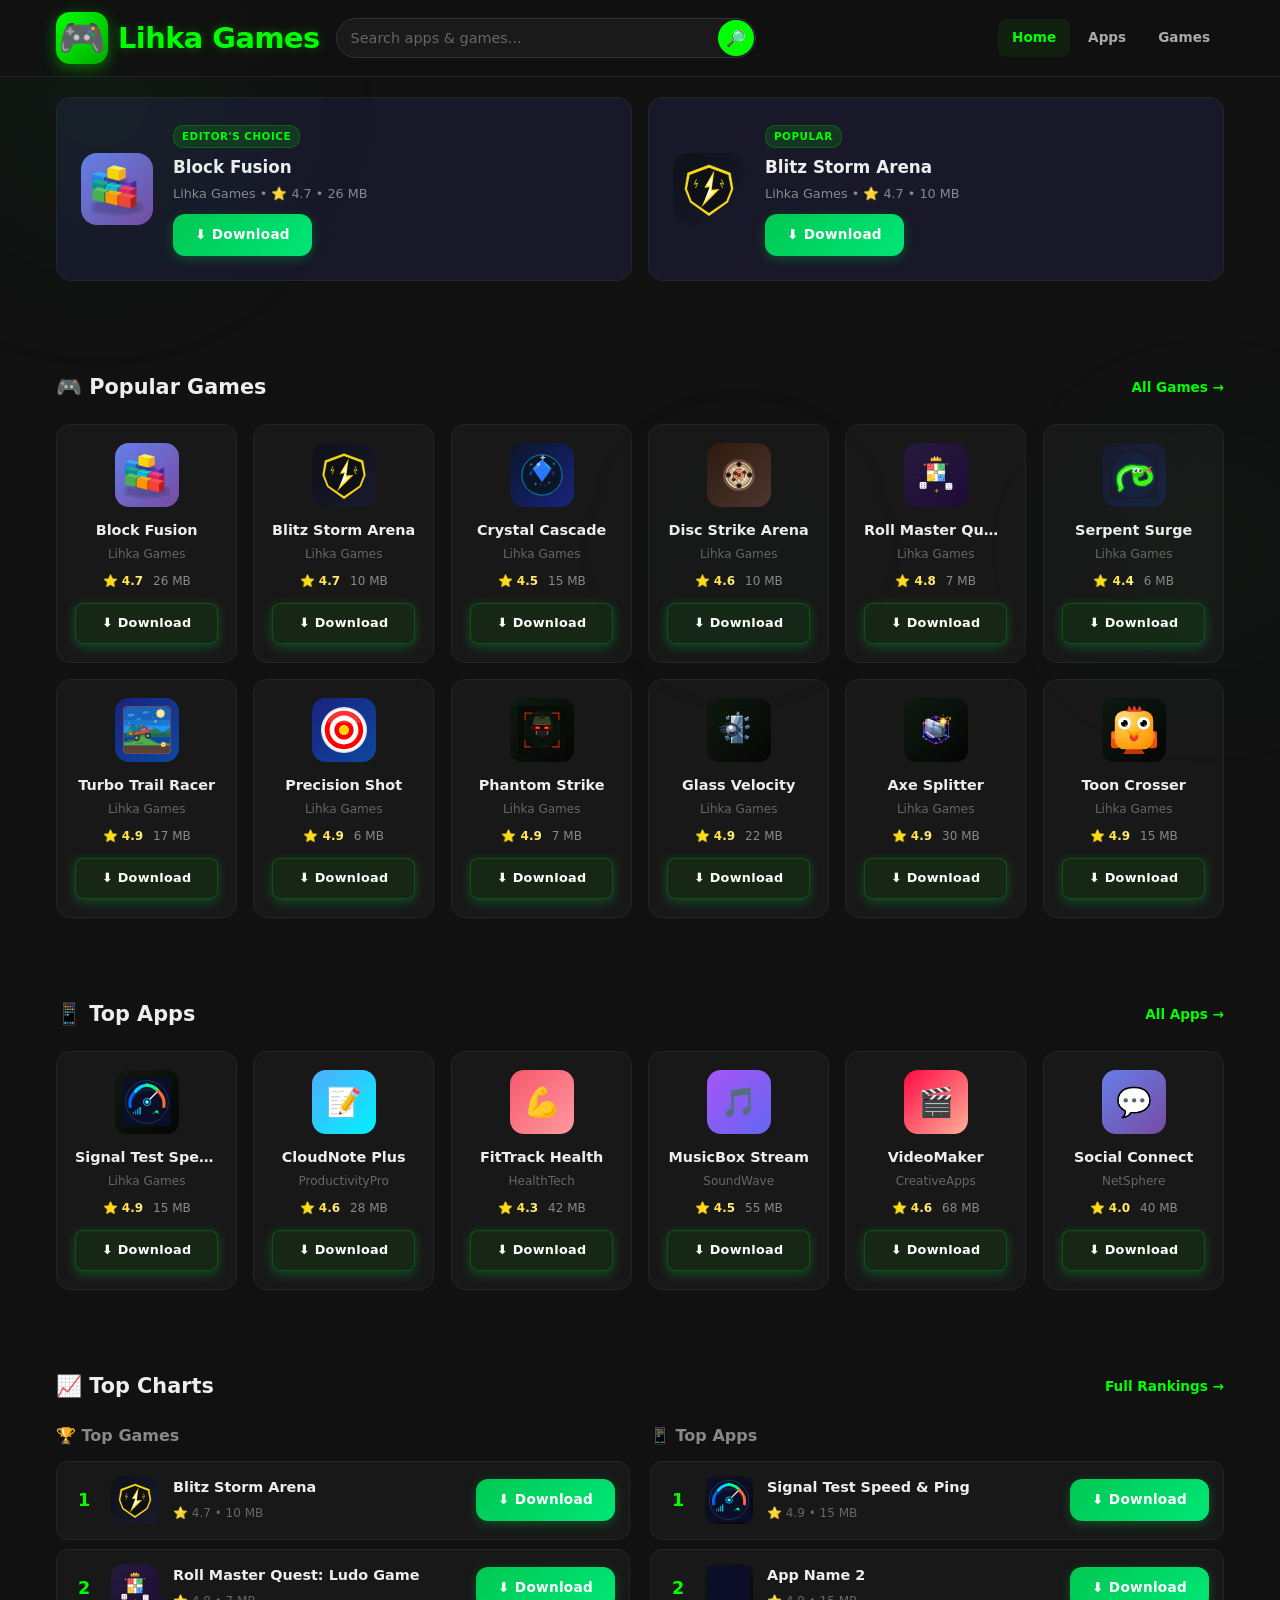
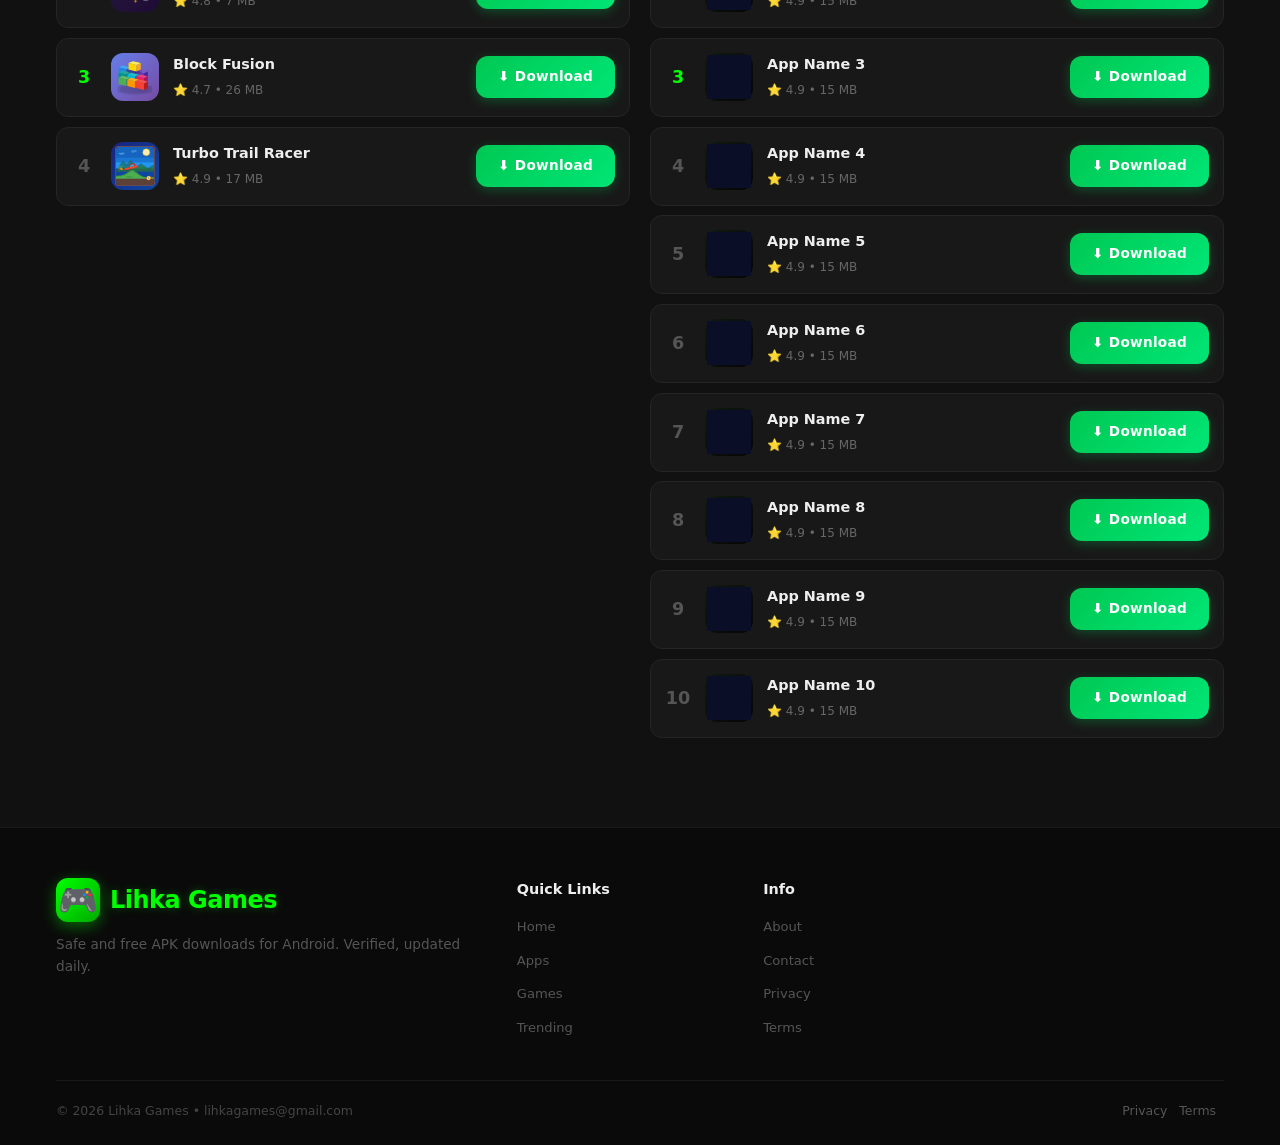
==== index.html @ b870065b "update" ====
<!DOCTYPE html>
<html lang="en">

<head>
    <meta charset="UTF-8">
    <meta name="viewport" content="width=device-width,initial-scale=1.0">
    <title>Free APK Downloads - Lihka Games</title>
    <link href="https://fonts.googleapis.com/css2?family=Inter:wght@400;500;600;700;800&display=swap" rel="stylesheet">
    <link rel="stylesheet" href="css/style.css">
    <style>
        /* ===== BIG LOGO STYLES ===== */
        .hdr-logo {
            font-size: 1.8rem !important;
            font-weight: 800 !important;
            letter-spacing: -0.5px;
            display: flex !important;
            align-items: center;
            gap: 10px;
            text-decoration: none;
            color: #0f0 !important;
            -webkit-text-fill-color: #0f0 !important;
            transition: transform 0.3s ease, filter 0.3s ease;
            text-shadow: 0 0 10px rgba(0, 255, 0, 0.3);
        }

        .hdr-logo:hover {
            transform: scale(1.05);
            filter: brightness(1.2);
            text-shadow: 0 0 20px rgba(0, 255, 0, 0.5);
        }

        .hdr-logo i {
            font-style: normal;
            font-size: 2.4rem;
            display: flex;
            align-items: center;
            justify-content: center;
            width: 52px;
            height: 52px;
            background: linear-gradient(135deg, #0f0, #0a0);
            border-radius: 14px;
            -webkit-text-fill-color: initial;
            color: #fff;
            box-shadow: 0 4px 15px rgba(0, 255, 0, 0.4);
            flex-shrink: 0;
        }

        /* Footer logo override */
        .ftr-brand .hdr-logo {
            font-size: 1.5rem !important;
        }

        .ftr-brand .hdr-logo i {
            font-size: 2rem;
            width: 44px;
            height: 44px;
            border-radius: 12px;
        }

        /* Responsive adjustments */
        @media (max-width: 768px) {
            .hdr-logo {
                font-size: 1.4rem !important;
            }

            .hdr-logo i {
                font-size: 1.8rem;
                width: 42px;
                height: 42px;
                border-radius: 11px;
            }
        }

        @media (max-width: 480px) {
            .hdr-logo {
                font-size: 1.2rem !important;
            }

            .hdr-logo i {
                font-size: 1.5rem;
                width: 36px;
                height: 36px;
                border-radius: 10px;
            }
        }

        /* ===== UNIFIED DOWNLOAD BUTTON ===== */
        .dl,
        .fbtn {
            display: inline-flex;
            align-items: center;
            justify-content: center;
            gap: 6px;
            padding: 10px 22px;
            background: linear-gradient(135deg, #00c853, #00e676, #00c853);
            background-size: 200% 200%;
            color: #fff !important;
            border-radius: 12px;
            font-size: 0.85rem;
            font-weight: 700;
            text-decoration: none;
            border: none;
            cursor: pointer;
            position: relative;
            overflow: hidden;
            transition: transform 0.25s cubic-bezier(.4, 2, .6, 1), box-shadow 0.3s ease, background-position 0.4s ease;
            box-shadow: 0 3px 12px rgba(0, 200, 83, 0.3);
            white-space: nowrap;
            letter-spacing: 0.3px;
            animation: btnGradientShift 3s ease infinite;
        }

        @keyframes btnGradientShift {

            0%,
            100% {
                background-position: 0% 50%;
            }

            50% {
                background-position: 100% 50%;
            }
        }

        .dl::before,
        .fbtn::before {
            content: '';
            position: absolute;
            top: 0;
            left: -100%;
            width: 100%;
            height: 100%;
            background: linear-gradient(90deg, transparent, rgba(255, 255, 255, 0.25), transparent);
            transition: left 0.5s ease;
        }

        .dl:hover::before,
        .fbtn:hover::before {
            left: 100%;
        }

        .dl:hover,
        .fbtn:hover {
            transform: translateY(-3px) scale(1.05);
            box-shadow: 0 8px 25px rgba(0, 200, 83, 0.45), 0 0 15px rgba(0, 230, 118, 0.2);
            background-position: 100% 50%;
        }

        .dl:active,
        .fbtn:active {
            transform: translateY(0) scale(0.97);
            box-shadow: 0 2px 8px rgba(0, 200, 83, 0.3);
        }

        /* Pulse ring on download buttons */
        .dl::after,
        .fbtn::after {
            content: '';
            position: absolute;
            inset: -2px;
            border-radius: 14px;
            border: 2px solid rgba(0, 230, 118, 0);
            transition: border-color 0.3s ease;
        }

        .dl:hover::after,
        .fbtn:hover::after {
            border-color: rgba(0, 230, 118, 0.4);
            animation: pulseRing 1.2s ease-out infinite;
        }

        @keyframes pulseRing {
            0% {
                transform: scale(1);
                opacity: 1;
            }

            100% {
                transform: scale(1.15);
                opacity: 0;
            }
        }

        /* ===== CARD ANIMATIONS ===== */
        .card,
        .feat-card,
        .lst-item {
            animation: fadeSlideUp 0.6s ease both;
        }

        .card:nth-child(1) {
            animation-delay: 0.05s;
        }

        .card:nth-child(2) {
            animation-delay: 0.1s;
        }

        .card:nth-child(3) {
            animation-delay: 0.15s;
        }

        .card:nth-child(4) {
            animation-delay: 0.2s;
        }

        .card:nth-child(5) {
            animation-delay: 0.25s;
        }

        .card:nth-child(6) {
            animation-delay: 0.3s;
        }

        .card:nth-child(7) {
            animation-delay: 0.35s;
        }

        .feat-card:nth-child(1) {
            animation-delay: 0.05s;
        }

        .feat-card:nth-child(2) {
            animation-delay: 0.15s;
        }

        .lst-item:nth-child(1) {
            animation-delay: 0.05s;
        }

        .lst-item:nth-child(2) {
            animation-delay: 0.1s;
        }

        .lst-item:nth-child(3) {
            animation-delay: 0.15s;
        }

        .lst-item:nth-child(4) {
            animation-delay: 0.2s;
        }

        @keyframes fadeSlideUp {
            from {
                opacity: 0;
                transform: translateY(30px) scale(0.97);
            }

            to {
                opacity: 1;
                transform: translateY(0) scale(1);
            }
        }

        /* Card hover enhancements */
        .card {
            transition: transform 0.35s cubic-bezier(.4, 2, .6, 1), box-shadow 0.35s ease, border-color 0.3s ease;
        }

        .card:hover {
            transform: translateY(-8px) scale(1.02);
            box-shadow: 0 20px 40px rgba(0, 0, 0, 0.3), 0 0 20px rgba(0, 230, 118, 0.08);
        }

        .card:hover .card-ico {
            transform: scale(1.08) rotate(-2deg);
            box-shadow: 0 8px 20px rgba(0, 0, 0, 0.3);
        }

        .card-ico {
            transition: transform 0.35s cubic-bezier(.4, 2, .6, 1), box-shadow 0.35s ease;
        }

        /* Featured card hover */
        .feat-card {
            transition: transform 0.35s cubic-bezier(.4, 2, .6, 1), box-shadow 0.35s ease;
        }

        .feat-card:hover {
            transform: translateY(-6px) scale(1.01);
            box-shadow: 0 20px 50px rgba(0, 0, 0, 0.3);
        }

        .feat-card:hover .fi {
            transform: scale(1.05);
        }

        .fi {
            transition: transform 0.35s cubic-bezier(.4, 2, .6, 1);
        }

        /* List item hover */
        .lst-item {
            transition: transform 0.3s ease, background 0.3s ease, box-shadow 0.3s ease;
        }

        .lst-item:hover {
            transform: translateX(6px);
            background: rgba(255, 255, 255, 0.04);
            box-shadow: 0 4px 15px rgba(0, 0, 0, 0.2);
            border-radius: 12px;
        }

        .lst-item:hover .ico {
            transform: scale(1.1) rotate(-3deg);
        }

        .ico {
            transition: transform 0.3s cubic-bezier(.4, 2, .6, 1);
        }

        /* ===== HERO ANIMATION ===== */
        .hero h1 {
            animation: heroTitle 0.8s ease both;
        }

        .hero p {
            animation: heroTitle 0.8s ease 0.15s both;
        }

        .hero-search {
            animation: heroTitle 0.8s ease 0.3s both;
        }

        .stat {
            animation: heroTitle 0.8s ease 0.4s both;
        }

        @keyframes heroTitle {
            from {
                opacity: 0;
                transform: translateY(25px);
            }

            to {
                opacity: 1;
                transform: translateY(0);
            }
        }

        /* ===== SECTION HEADING ANIMATION ===== */
        .sec-top {
            animation: fadeSlideUp 0.5s ease both;
        }

        /* ===== BADGE PULSE ===== */
        .badge {
            animation: badgePulse 2s ease-in-out infinite;
        }

        @keyframes badgePulse {

            0%,
            100% {
                box-shadow: 0 0 0 0 rgba(0, 230, 118, 0.3);
            }

            50% {
                box-shadow: 0 0 0 6px rgba(0, 230, 118, 0);
            }
        }

        /* ===== SMOOTH SCROLL ===== */
        html {
            scroll-behavior: smooth;
        }

        /* ===== BACK TO TOP BUTTON ===== */
        .btt {
            transition: transform 0.3s cubic-bezier(.4, 2, .6, 1), opacity 0.3s ease, box-shadow 0.3s ease;
        }

        .btt:hover {
            transform: translateY(-4px) scale(1.1);
            box-shadow: 0 8px 25px rgba(0, 200, 83, 0.4);
        }

        /* ===== SVG ICON CONTAINERS ===== */
        .card-ico svg,
        .ico svg,
        .fi svg {
            width: 100%;
            height: 100%;
            display: block;
        }

        /* ===== NUMBER BADGE IN LIST ===== */
        .num {
            transition: transform 0.3s ease, background 0.3s ease;
        }

        .lst-item:hover .num {
            transform: scale(1.15);
        }

        /* ===== STAR RATING SHIMMER ===== */
        .meta b {
            background: linear-gradient(90deg, #ffd700, #ffec80, #ffd700);
            background-size: 200% auto;
            -webkit-background-clip: text;
            -webkit-text-fill-color: transparent;
            background-clip: text;
            animation: starShimmer 3s linear infinite;
        }

        @keyframes starShimmer {
            0% {
                background-position: 0% center;
            }

            100% {
                background-position: 200% center;
            }
        }

        /* ===== FOOTER HOVER ===== */
        .ftr-col a {
            transition: color 0.3s ease, padding-left 0.3s ease;
        }

        .ftr-col a:hover {
            padding-left: 6px;
        }
    </style>
</head>

<body>
    <header class="hdr">
        <div class="wrap">
            <a href="index.html" class="hdr-logo"><i>🎮</i>Lihka Games</a>
            <div class="hdr-search"><input placeholder="Search apps & games..." id="hs"><button>🔎</button>
            </div>
            <nav class="hdr-nav">
                <a href="index.html" class="on">Home</a>
                <a href="apps.html">Apps</a>
                <a href="games.html">Games</a>
            </nav>
            <button class="menu-btn"><span></span><span></span><span></span></button>
        </div>
    </header>

    <div class="mob-nav">
        <button class="mob-close">✕</button>
        <a href="index.html">Home</a>
        <a href="apps.html">Apps</a>
        <a href="games.html">Games</a>
        <a href="trending.html">Trending</a>
        <a href="about.html">About</a>
        <a href="contact.html">Contact</a>
    </div>
    <div class="mob-overlay"></div>

     <section class="sec" style="padding-top:0">
        <div class="wrap">
            <div class="sec-top">
            </div>
            <div class="feat">
                <!-- BLOCK FUSION - Editor's Choice Card -->
                <div class="feat-card">
                    <div class="fi" style="background:linear-gradient(135deg,#667eea,#764ba2)">
                        <svg xmlns="http://www.w3.org/2000/svg" viewBox="0 0 108 108">
                            <path d="M16.3,88.8 Q54,99 91.7,88.8 Q94.6,81.6 91.7,74.2 Q54,64.2 16.3,74.2 Q13.4,81.6 16.3,88.8z" fill="#000000" fill-opacity="0.12"/>
                            <path d="M22.1,85.9 Q54,93.2 85.9,85.9 Q88.8,80.1 85.9,75.7 Q54,68.6 22.1,75.7 Q19.2,80.1 22.1,85.9z" fill="#000000" fill-opacity="0.08"/>
                            <g><path d="M34.6,36.6 L34.6,51.1 L43.3,46.8 L43.3,32.3z" fill="#0D47A1"/><path d="M17.2,32.3 L34.6,36.6 L43.3,32.3 L25.8,28z" fill="#42A5F5"/><path d="M17.2,32.3 L17.2,46.8 L34.6,51.1 L34.6,36.6z" fill="#1E88E5"/></g>
                            <g><path d="M54,40.9 L54,55.5 L62.7,51.1 L62.7,36.6z" fill="#283593"/><path d="M36.6,36.6 L54,40.9 L62.7,36.6 L45.2,32.3z" fill="#5C6BC0"/><path d="M36.6,36.6 L36.6,51.1 L54,55.5 L54,40.9z" fill="#3F51B5"/></g>
                            <g><path d="M74.3,45.3 L74.3,59.8 L83,55.5 L83,40.9z" fill="#4527A0"/><path d="M56.9,40.9 L74.3,45.3 L83,40.9 L65.6,36.6z" fill="#7E57C2"/><path d="M56.9,40.9 L56.9,55.5 L74.3,59.8 L74.3,45.3z" fill="#673AB7"/></g>
                            <g><path d="M34.6,48.2 L34.6,62.7 L43.3,58.4 L43.3,43.8z" fill="#00695C"/><path d="M17.2,43.8 L34.6,48.2 L43.3,43.8 L25.8,39.5z" fill="#26A69A"/><path d="M17.2,43.8 L17.2,58.4 L34.6,62.7 L34.6,48.2z" fill="#009688"/></g>
                            <g><path d="M54,52.5 L54,67.1 L62.7,62.7 L62.7,48.2z" fill="#00838F"/><path d="M36.6,48.2 L54,52.5 L62.7,48.2 L45.2,43.8z" fill="#26C6DA"/><path d="M36.6,48.2 L36.6,62.7 L54,67.1 L54,52.5z" fill="#00BCD4"/></g>
                            <g><path d="M74.3,56.9 L74.3,71.4 L83,67.1 L83,52.5z" fill="#AD1457"/><path d="M56.9,52.5 L74.3,56.9 L83,52.5 L65.6,48.2z" fill="#EC407A"/><path d="M56.9,52.5 L56.9,67.1 L74.3,71.4 L74.3,56.9z" fill="#E91E63"/></g>
                            <g><path d="M34.6,59.8 L34.6,74.3 L43.3,70 L43.3,55.5z" fill="#2E7D32"/><path d="M17.2,55.5 L34.6,59.8 L43.3,55.5 L25.8,51.1z" fill="#66BB6A"/><path d="M17.2,55.5 L17.2,70 L34.6,74.3 L34.6,59.8z" fill="#4CAF50"/></g>
                            <g><path d="M54,64.1 L54,78.7 L62.7,74.3 L62.7,59.8z" fill="#E65100"/><path d="M36.6,59.8 L54,64.1 L62.7,59.8 L45.2,55.5z" fill="#FFA726"/><path d="M36.6,59.8 L36.6,74.3 L54,78.7 L54,64.1z" fill="#FF9800"/></g>
                            <g><path d="M74.3,68.5 L74.3,83 L83,78.7 L83,64.1z" fill="#B71C1C"/><path d="M56.9,64.1 L74.3,68.5 L83,64.1 L65.6,59.8z" fill="#EF5350"/><path d="M56.9,64.1 L56.9,78.7 L74.3,83 L74.3,68.5z" fill="#F44336"/></g>
                            <path d="M39.5,45.3 Q54,51.1 68.5,45.3 Q69.9,42.4 68.5,39.5 Q54,33.7 39.5,39.5 Q38.1,42.4 39.5,45.3z" fill="#000000" fill-opacity="0.15"/>
                            <g><path d="M56.9,27.1 L56.9,41.6 L67,37.3 L67,22.7z" fill="#F9A825"/><path d="M39.5,22.7 L56.9,27.1 L67,22.7 L49.5,18.4z" fill="#FFEE58"/><path d="M39.5,22.7 L39.5,37.3 L56.9,41.6 L56.9,27.1z" fill="#FFD600"/></g>
                        </svg>
                    </div>
                    <div class="finfo"><span class="badge">Editor's Choice</span>
                        <h3>Block Fusion</h3>
                        <p>Lihka Games &bull; ⭐ 4.7 &bull; 26 MB</p>
                        <a href="https://github.com/LihkaGames/Block-Fusion-Game/raw/refs/heads/main/Block%20Fusion.apk"
                            class="dl" download>⬇ Download</a>
                    </div>
                </div>

                <!-- BLITZ STORM ARENA - Editor's Choice Card -->
                <div class="feat-card">
                    <div class="fi" style="background:linear-gradient(135deg,#0D1117,#1a1a2e)">
                        <svg xmlns="http://www.w3.org/2000/svg" viewBox="0 0 108 108">
                            <path d="M54,18 L86,30 L90,54 L82,74 L54,94 L26,74 L18,54 L22,30 Z" fill="#FFD700" stroke="#FFF176" stroke-width="0.8"/>
                            <path d="M54,22 L83,33 L87,54 L80,72 L54,90 L28,72 L21,54 L25,33 Z" fill="#0D1117"/>
                            <path d="M62,26 L47,52 L58,51 L42,82 L70,54 L58,55 Z" fill="#FFD700"/>
                            <path d="M60,32 L49,50 L57,49 L45,76 L66,56 L57,57 Z" fill="#FFEC80"/>
                            <path d="M58,38 L51,49 L56,48 L48,70 L62,57 L57,58 Z" fill="#FFFDE7"/>
                            <path d="M35,40 L32,47 L37,45 L34,52" stroke="#FFD700" stroke-width="1.2" fill="none" stroke-linecap="round"/>
                            <path d="M73,40 L76,47 L71,45 L74,52" stroke="#FFD700" stroke-width="1.2" fill="none" stroke-linecap="round"/>
                        </svg>
                    </div>
                    <div class="finfo"><span class="badge">Popular</span>
                        <h3>Blitz Storm Arena</h3>
                        <p>Lihka Games &bull; ⭐ 4.7 &bull; 10 MB</p>
                        <a href="https://github.com/LihkaGames/Blitz-Storm-Arena/raw/refs/heads/main/Blitz%20Storm%20Arena.apk"
                            class="dl">⬇ Download</a>
                    </div>
                </div>
            </div>
        </div>
    </section>

    <section class="sec">
        <div class="wrap">
            <div class="sec-top">
                <h2>🎮 Popular Games</h2><a href="games.html">All Games →</a>
            </div>
            <div class="grid">
                <!-- Block Fusion - Grid Card -->
                <div class="card">
                    <div class="card-ico" style="background:linear-gradient(135deg,#667eea,#764ba2)">
                        <svg xmlns="http://www.w3.org/2000/svg" viewBox="0 0 108 108">
                            <path
                                d="M16.3,88.8 Q54,99 91.7,88.8 Q94.6,81.6 91.7,74.2 Q54,64.2 16.3,74.2 Q13.4,81.6 16.3,88.8z"
                                fill="#000000" fill-opacity="0.12" />
                            <path
                                d="M22.1,85.9 Q54,93.2 85.9,85.9 Q88.8,80.1 85.9,75.7 Q54,68.6 22.1,75.7 Q19.2,80.1 22.1,85.9z"
                                fill="#000000" fill-opacity="0.08" />
                            <g>
                                <path d="M34.6,36.6 L34.6,51.1 L43.3,46.8 L43.3,32.3z" fill="#0D47A1" />
                                <path d="M17.2,32.3 L34.6,36.6 L43.3,32.3 L25.8,28z" fill="#42A5F5" />
                                <path d="M17.2,32.3 L17.2,46.8 L34.6,51.1 L34.6,36.6z" fill="#1E88E5" />
                            </g>
                            <g>
                                <path d="M54,40.9 L54,55.5 L62.7,51.1 L62.7,36.6z" fill="#283593" />
                                <path d="M36.6,36.6 L54,40.9 L62.7,36.6 L45.2,32.3z" fill="#5C6BC0" />
                                <path d="M36.6,36.6 L36.6,51.1 L54,55.5 L54,40.9z" fill="#3F51B5" />
                            </g>
                            <g>
                                <path d="M74.3,45.3 L74.3,59.8 L83,55.5 L83,40.9z" fill="#4527A0" />
                                <path d="M56.9,40.9 L74.3,45.3 L83,40.9 L65.6,36.6z" fill="#7E57C2" />
                                <path d="M56.9,40.9 L56.9,55.5 L74.3,59.8 L74.3,45.3z" fill="#673AB7" />
                            </g>
                            <g>
                                <path d="M34.6,48.2 L34.6,62.7 L43.3,58.4 L43.3,43.8z" fill="#00695C" />
                                <path d="M17.2,43.8 L34.6,48.2 L43.3,43.8 L25.8,39.5z" fill="#26A69A" />
                                <path d="M17.2,43.8 L17.2,58.4 L34.6,62.7 L34.6,48.2z" fill="#009688" />
                            </g>
                            <g>
                                <path d="M54,52.5 L54,67.1 L62.7,62.7 L62.7,48.2z" fill="#00838F" />
                                <path d="M36.6,48.2 L54,52.5 L62.7,48.2 L45.2,43.8z" fill="#26C6DA" />
                                <path d="M36.6,48.2 L36.6,62.7 L54,67.1 L54,52.5z" fill="#00BCD4" />
                            </g>
                            <g>
                                <path d="M74.3,56.9 L74.3,71.4 L83,67.1 L83,52.5z" fill="#AD1457" />
                                <path d="M56.9,52.5 L74.3,56.9 L83,52.5 L65.6,48.2z" fill="#EC407A" />
                                <path d="M56.9,52.5 L56.9,67.1 L74.3,71.4 L74.3,56.9z" fill="#E91E63" />
                            </g>
                            <g>
                                <path d="M34.6,59.8 L34.6,74.3 L43.3,70 L43.3,55.5z" fill="#2E7D32" />
                                <path d="M17.2,55.5 L34.6,59.8 L43.3,55.5 L25.8,51.1z" fill="#66BB6A" />
                                <path d="M17.2,55.5 L17.2,70 L34.6,74.3 L34.6,59.8z" fill="#4CAF50" />
                            </g>
                            <g>
                                <path d="M54,64.1 L54,78.7 L62.7,74.3 L62.7,59.8z" fill="#E65100" />
                                <path d="M36.6,59.8 L54,64.1 L62.7,59.8 L45.2,55.5z" fill="#FFA726" />
                                <path d="M36.6,59.8 L36.6,74.3 L54,78.7 L54,64.1z" fill="#FF9800" />
                            </g>
                            <g>
                                <path d="M74.3,68.5 L74.3,83 L83,78.7 L83,64.1z" fill="#B71C1C" />
                                <path d="M56.9,64.1 L74.3,68.5 L83,64.1 L65.6,59.8z" fill="#EF5350" />
                                <path d="M56.9,64.1 L56.9,78.7 L74.3,83 L74.3,68.5z" fill="#F44336" />
                            </g>
                            <path
                                d="M39.5,45.3 Q54,51.1 68.5,45.3 Q69.9,42.4 68.5,39.5 Q54,33.7 39.5,39.5 Q38.1,42.4 39.5,45.3z"
                                fill="#000000" fill-opacity="0.15" />
                            <g>
                                <path d="M56.9,27.1 L56.9,41.6 L67,37.3 L67,22.7z" fill="#F9A825" />
                                <path d="M39.5,22.7 L56.9,27.1 L67,22.7 L49.5,18.4z" fill="#FFEE58" />
                                <path d="M39.5,22.7 L39.5,37.3 L56.9,41.6 L56.9,27.1z" fill="#FFD600" />
                            </g>
                        </svg>
                    </div>
                    <h3>Block Fusion</h3>
                    <div class="sub">Lihka Games</div>
                    <div class="meta"><b>⭐ 4.7</b><span>26 MB</span></div>
                    <a href="https://github.com/LihkaGames/Block-Fusion-Game/raw/refs/heads/main/Block%20Fusion.apk"
                        class="dl" download>⬇ Download</a>
                </div>

                <!-- Blitz Storm Arena - Grid Card -->
                <div class="card">
                    <div class="card-ico" style="background:linear-gradient(135deg,#0D1117,#1a1a2e)">
                        <svg xmlns="http://www.w3.org/2000/svg" viewBox="0 0 108 108">
                            <path d="M54,18 L86,30 L90,54 L82,74 L54,94 L26,74 L18,54 L22,30 Z" fill="#FFD700"
                                stroke="#FFF176" stroke-width="0.8" />
                            <path d="M54,22 L83,33 L87,54 L80,72 L54,90 L28,72 L21,54 L25,33 Z" fill="#0D1117" />
                            <path d="M62,26 L47,52 L58,51 L42,82 L70,54 L58,55 Z" fill="#FFD700" />
                            <path d="M60,32 L49,50 L57,49 L45,76 L66,56 L57,57 Z" fill="#FFEC80" />
                            <path d="M58,38 L51,49 L56,48 L48,70 L62,57 L57,58 Z" fill="#FFFDE7" />
                            <path d="M35,40 L32,47 L37,45 L34,52" stroke="#FFD700" stroke-width="1.2" fill="none"
                                stroke-linecap="round" />
                            <path d="M73,40 L76,47 L71,45 L74,52" stroke="#FFD700" stroke-width="1.2" fill="none"
                                stroke-linecap="round" />
                        </svg>
                    </div>
                    <h3>Blitz Storm Arena</h3>
                    <div class="sub">Lihka Games</div>
                    <div class="meta"><b>⭐ 4.7</b><span>10 MB</span></div>
                    <a href="https://github.com/LihkaGames/Blitz-Storm-Arena/raw/refs/heads/main/Blitz%20Storm%20Arena.apk"
                        class="dl" download>⬇ Download</a>
                </div>

                <!-- Crystal Cascade - Grid Card -->
                <div class="card">
                    <div class="card-ico" style="background:linear-gradient(135deg,#0A1628,#1a237e)">
                        <svg xmlns="http://www.w3.org/2000/svg" viewBox="0 0 108 108">
                            <path d="M54,54 m-34,0 a34,34 0 1,1 68,0 a34,34 0 1,1 -68,0" fill="#0A1628" />
                            <path d="M54,54 m-34,0 a34,34 0 1,1 68,0 a34,34 0 1,1 -68,0" fill="none" stroke="#00E5FF"
                                stroke-width="1.5" stroke-opacity="0.6" />
                            <path d="M54,54 m-32,0 a32,32 0 1,1 64,0 a32,32 0 1,1 -64,0" fill="none" stroke="#2979FF"
                                stroke-width="0.5" stroke-opacity="0.3" />
                            <path d="M32,38 A0.8,0.8 0 1,1 33.6,38 A0.8,0.8 0 1,1 32,38 Z" fill="#FFFFFF"
                                fill-opacity="0.4" />
                            <path d="M74,36 A0.8,0.8 0 1,1 75.6,36 A0.8,0.8 0 1,1 74,36 Z" fill="#FFFFFF"
                                fill-opacity="0.3" />
                            <path d="M28,55 A0.6,0.6 0 1,1 29.2,55 A0.6,0.6 0 1,1 28,55 Z" fill="#00E5FF"
                                fill-opacity="0.3" />
                            <path d="M80,54 A0.6,0.6 0 1,1 81.2,54 A0.6,0.6 0 1,1 80,54 Z" fill="#00E5FF"
                                fill-opacity="0.3" />
                            <path d="M54,28 L70,43 L54,66 L38,43 Z" fill="#2979FF" />
                            <path d="M54,28 L38,43 L44,41 Z" fill="#1565C0" fill-opacity="0.85" />
                            <path d="M38,43 L54,66 L44,53 Z" fill="#0D47A1" fill-opacity="0.75" />
                            <path d="M54,28 L70,43 L64,41 Z" fill="#00E5FF" fill-opacity="0.85" />
                            <path d="M70,43 L54,66 L64,53 Z" fill="#2196F3" fill-opacity="0.75" />
                            <path d="M54,28 L46,36 L49,35 Z" fill="#FFFFFF" fill-opacity="0.5" />
                            <path d="M49,35 L46,36 L40,44 L47,42 Z" fill="#FFFFFF" fill-opacity="0.2" />
                            <path d="M46,36 A2,2 0 1,1 50,36 A2,2 0 1,1 46,36 Z" fill="#FFFFFF" fill-opacity="0.7" />
                            <path d="M44,36 A4,4 0 1,1 52,36 A4,4 0 1,1 44,36 Z" fill="#FFFFFF" fill-opacity="0.15" />
                            <path d="M33,50 L38,45 L37,55 L32,53 Z" fill="#2979FF" fill-opacity="0.45" />
                            <path d="M75,50 L70,45 L71,55 L76,53 Z" fill="#651FFF" fill-opacity="0.45" />
                            <path d="M54,23 L55.5,19 L57,23 L61,24.5 L57,26 L55.5,30 L54,26 L50,24.5 Z" fill="#FFFFFF"
                                fill-opacity="0.7" />
                            <path d="M35,35 L36,33 L37,35 L39,36 L37,37 L36,39 L35,37 L33,36 Z" fill="#00E5FF"
                                fill-opacity="0.5" />
                            <path d="M73,34 L74,32 L75,34 L77,35 L75,36 L74,38 L73,36 L71,35 Z" fill="#00E5FF"
                                fill-opacity="0.5" />
                            <path d="M50,70 L52,66 L54,70 L52,73 Z" fill="#00E5FF" fill-opacity="0.15" />
                            <path d="M57,72 L59,68 L61,72 L59,75 Z" fill="#2979FF" fill-opacity="0.12" />
                            <path d="M42,68 L43,66 L44,68 L46,69 L44,70 L43,72 L42,70 L40,69 Z" fill="#FFFFFF"
                                fill-opacity="0.3" />
                            <path d="M65,66 L66,64 L67,66 L69,67 L67,68 L66,70 L65,68 L63,67 Z" fill="#FFFFFF"
                                fill-opacity="0.25" />
                        </svg>
                    </div>
                    <h3>Crystal Cascade</h3>
                    <div class="sub">Lihka Games</div>
                    <div class="meta"><b>⭐ 4.5</b><span>15 MB</span></div><a
                        href="https://github.com/LihkaGames/Crystal-Cascade-Game/raw/refs/heads/main/Crystal%20Cascade.apk"
                        class="dl">⬇ Download</a>
                </div>

                <!-- Disc Strike Arena - Grid Card -->
                <div class="card">
                    <div class="card-ico"
                        style="background:linear-gradient(135deg,#2E1A0E,#4E342E);padding:8px;display:flex;align-items:center;justify-content:center;">
                        <svg xmlns="http://www.w3.org/2000/svg" viewBox="0 0 108 108">
                            <path fill="#3E2723" d="M54,54 m-38,0 a38,38 0 1,1 76,0 a38,38 0 1,1 -76,0" />
                            <path fill="#5D4037" d="M54,54 m-36,0 a36,36 0 1,1 72,0 a36,36 0 1,1 -72,0" />
                            <path fill="#8D6E63" d="M54,54 m-35,0 a35,35 0 1,0 70,0" />
                            <path fill="#4E342E" d="M54,54 m35,0 a35,35 0 1,0 -70,0" />
                            <path fill="#6D4C41" d="M54,54 m-34,0 a34,34 0 1,1 68,0 a34,34 0 1,1 -68,0" />
                            <path fill="#DABE8A" d="M54,54 m-30,0 a30,30 0 1,1 60,0 a30,30 0 1,1 -60,0" />
                            <path fill="#E8D4A8" d="M54,54 m-30,0 a30,30 0 1,0 60,0" />
                            <path fill="none" stroke="#C9A66B" stroke-width="0.4" d="M26,40 Q54,35 82,42" />
                            <path fill="none" stroke="#C4A060" stroke-width="0.3" d="M28,48 Q54,44 80,50" />
                            <path fill="none" stroke="#C9A66B" stroke-width="0.5" d="M24,56 Q54,52 84,58" />
                            <path fill="none" stroke="#BF9B55" stroke-width="0.3" d="M26,64 Q54,60 82,66" />
                            <path fill="none" stroke="#C9A66B" stroke-width="0.4" d="M30,72 Q54,68 78,74" />
                            <path fill="none" stroke="#5D4037" stroke-width="2"
                                d="M54,54 m-26,0 a26,26 0 1,1 52,0 a26,26 0 1,1 -52,0" />
                            <path fill="none" stroke="#6D4C41" stroke-width="1"
                                d="M54,54 m-22,0 a22,22 0 1,1 44,0 a22,22 0 1,1 -44,0" />
                            <path fill="none" stroke="#8D6E63" stroke-width="0.8" d="M54,28 L54,80" />
                            <path fill="none" stroke="#8D6E63" stroke-width="0.8" d="M28,54 L80,54" />
                            <path fill="none" stroke="#A1887F" stroke-width="0.6" d="M35,35 L73,73 M73,35 L35,73" />
                            <path fill="#C62828" d="M54,54 m-14,0 a14,14 0 1,1 28,0 a14,14 0 1,1 -28,0" />
                            <path fill="#DABE8A" d="M54,54 m-12,0 a12,12 0 1,1 24,0 a12,12 0 1,1 -24,0" />
                            <path fill="none" stroke="#5D4037" stroke-width="1.2"
                                d="M54,54 m-8,0 a8,8 0 1,1 16,0 a8,8 0 1,1 -16,0" />
                            <path fill="none" stroke="#6D4C41" stroke-width="0.8"
                                d="M54,54 m-4,0 a4,4 0 1,1 8,0 a4,4 0 1,1 -8,0" />
                            <path fill="#5D4037" d="M54,30 m-6,0 a6,6 0 1,1 12,0 a6,6 0 1,1 -12,0" />
                            <path fill="#3E2723" d="M54,30 m-5,0 a5,5 0 1,1 10,0 a5,5 0 1,1 -10,0" />
                            <path fill="#1A1A1A" d="M54,30 m-4,0 a4,4 0 1,1 8,0 a4,4 0 1,1 -8,0" />
                            <path fill="#0D0D0D" d="M54,30 m-2,0 a2,2 0 1,1 4,0 a2,2 0 1,1 -4,0" />
                            <path fill="#5D4037" d="M78,54 m-6,0 a6,6 0 1,1 12,0 a6,6 0 1,1 -12,0" />
                            <path fill="#3E2723" d="M78,54 m-5,0 a5,5 0 1,1 10,0 a5,5 0 1,1 -10,0" />
                            <path fill="#1A1A1A" d="M78,54 m-4,0 a4,4 0 1,1 8,0 a4,4 0 1,1 -8,0" />
                            <path fill="#0D0D0D" d="M78,54 m-2,0 a2,2 0 1,1 4,0 a2,2 0 1,1 -4,0" />
                            <path fill="#5D4037" d="M54,78 m-6,0 a6,6 0 1,1 12,0 a6,6 0 1,1 -12,0" />
                            <path fill="#3E2723" d="M54,78 m-5,0 a5,5 0 1,1 10,0 a5,5 0 1,1 -10,0" />
                            <path fill="#1A1A1A" d="M54,78 m-4,0 a4,4 0 1,1 8,0 a4,4 0 1,1 -8,0" />
                            <path fill="#0D0D0D" d="M54,78 m-2,0 a2,2 0 1,1 4,0 a2,2 0 1,1 -4,0" />
                            <path fill="#5D4037" d="M30,54 m-6,0 a6,6 0 1,1 12,0 a6,6 0 1,1 -12,0" />
                            <path fill="#3E2723" d="M30,54 m-5,0 a5,5 0 1,1 10,0 a5,5 0 1,1 -10,0" />
                            <path fill="#1A1A1A" d="M30,54 m-4,0 a4,4 0 1,1 8,0 a4,4 0 1,1 -8,0" />
                            <path fill="#0D0D0D" d="M30,54 m-2,0 a2,2 0 1,1 4,0 a2,2 0 1,1 -4,0" />
                            <path fill="#B71C1C" d="M54,54 m-5,0 a5,5 0 1,1 10,0 a5,5 0 1,1 -10,0" />
                            <path fill="#D32F2F" d="M54,52.5 m-3,0 a3,2 0 1,1 6,0 a3,2 0 1,1 -6,0" />
                            <path fill="#E57373" d="M54,51.5 m-1.5,0 a1.5,0.8 0 1,1 3,0 a1.5,0.8 0 1,1 -3,0" />
                            <path fill="none" stroke="#8B0000" stroke-width="0.8"
                                d="M54,54 m-2.5,0 a2.5,2.5 0 1,1 5,0 a2.5,2.5 0 1,1 -5,0" />
                            <path fill="#E8DCC8" stroke="#A1887F" stroke-width="0.8"
                                d="M42,42 m-4,0 a4,4 0 1,1 8,0 a4,4 0 1,1 -8,0" />
                            <path fill="#F5F0E6" d="M42,40.5 m-2.5,0 a2.5,1.5 0 1,1 5,0 a2.5,1.5 0 1,1 -5,0" />
                            <path fill="#FFFBF0" d="M42,40 m-1.2,0 a1.2,0.6 0 1,1 2.4,0 a1.2,0.6 0 1,1 -2.4,0" />
                            <path fill="none" stroke="#BCAAA4" stroke-width="0.5"
                                d="M42,42 m-2,0 a2,2 0 1,1 4,0 a2,2 0 1,1 -4,0" />
                            <path fill="#E8DCC8" stroke="#A1887F" stroke-width="0.8"
                                d="M66,64 m-4,0 a4,4 0 1,1 8,0 a4,4 0 1,1 -8,0" />
                            <path fill="#F5F0E6" d="M66,62.5 m-2.5,0 a2.5,1.5 0 1,1 5,0 a2.5,1.5 0 1,1 -5,0" />
                            <path fill="#FFFBF0" d="M66,62 m-1.2,0 a1.2,0.6 0 1,1 2.4,0 a1.2,0.6 0 1,1 -2.4,0" />
                            <path fill="none" stroke="#BCAAA4" stroke-width="0.5"
                                d="M66,64 m-2,0 a2,2 0 1,1 4,0 a2,2 0 1,1 -4,0" />
                            <path fill="#E8DCC8" stroke="#A1887F" stroke-width="0.8"
                                d="M64,42 m-4,0 a4,4 0 1,1 8,0 a4,4 0 1,1 -8,0" />
                            <path fill="#F5F0E6" d="M64,40.5 m-2.5,0 a2.5,1.5 0 1,1 5,0 a2.5,1.5 0 1,1 -5,0" />
                            <path fill="none" stroke="#BCAAA4" stroke-width="0.5"
                                d="M64,42 m-2,0 a2,2 0 1,1 4,0 a2,2 0 1,1 -4,0" />
                            <path fill="#3E2723" stroke="#1B0F0A" stroke-width="0.8"
                                d="M42,64 m-4,0 a4,4 0 1,1 8,0 a4,4 0 1,1 -8,0" />
                            <path fill="#5D4037" d="M42,62.5 m-2.5,0 a2.5,1.5 0 1,1 5,0 a2.5,1.5 0 1,1 -5,0" />
                            <path fill="#6D4C41" d="M42,62 m-1.2,0 a1.2,0.6 0 1,1 2.4,0 a1.2,0.6 0 1,1 -2.4,0" />
                            <path fill="none" stroke="#4E342E" stroke-width="0.5"
                                d="M42,64 m-2,0 a2,2 0 1,1 4,0 a2,2 0 1,1 -4,0" />
                            <path fill="#3E2723" stroke="#1B0F0A" stroke-width="0.8"
                                d="M66,48 m-4,0 a4,4 0 1,1 8,0 a4,4 0 1,1 -8,0" />
                            <path fill="#5D4037" d="M66,46.5 m-2.5,0 a2.5,1.5 0 1,1 5,0 a2.5,1.5 0 1,1 -5,0" />
                            <path fill="#6D4C41" d="M66,46 m-1.2,0 a1.2,0.6 0 1,1 2.4,0 a1.2,0.6 0 1,1 -2.4,0" />
                            <path fill="none" stroke="#4E342E" stroke-width="0.5"
                                d="M66,48 m-2,0 a2,2 0 1,1 4,0 a2,2 0 1,1 -4,0" />
                            <path fill="#3E2723" stroke="#1B0F0A" stroke-width="0.8"
                                d="M46,50 m-4,0 a4,4 0 1,1 8,0 a4,4 0 1,1 -8,0" />
                            <path fill="#5D4037" d="M46,48.5 m-2.5,0 a2.5,1.5 0 1,1 5,0 a2.5,1.5 0 1,1 -5,0" />
                            <path fill="none" stroke="#4E342E" stroke-width="0.5"
                                d="M46,50 m-2,0 a2,2 0 1,1 4,0 a2,2 0 1,1 -4,0" />
                            <path fill="#D7CCC8" stroke="#8D6E63" stroke-width="1.2"
                                d="M54,68 m-5,0 a5,5 0 1,1 10,0 a5,5 0 1,1 -10,0" />
                            <path fill="#EFEBE9" d="M54,66.5 m-3,0 a3,2 0 1,1 6,0 a3,2 0 1,1 -6,0" />
                            <path fill="#FAFAFA" d="M54,65.5 m-1.5,0 a1.5,0.8 0 1,1 3,0 a1.5,0.8 0 1,1 -3,0" />
                            <path fill="none" stroke="#A1887F" stroke-width="0.8"
                                d="M54,68 m-2.5,0 a2.5,2.5 0 1,1 5,0 a2.5,2.5 0 1,1 -5,0" />
                            <path fill="#BCAAA4" d="M54,68 m-1,0 a1,1 0 1,1 2,0 a1,1 0 1,1 -2,0" />
                        </svg>
                    </div>
                    <h3>Disc Strike Arena</h3>
                    <div class="sub">Lihka Games</div>
                    <div class="meta"><b>⭐ 4.6</b><span>10 MB</span></div><a
                        href="https://github.com/LihkaGames/Disc-Strike-Arena-Game/releases/download/v1.0/Disc.Strike.Arena.apk"
                        class="dl">⬇ Download</a>
                </div>

                <!-- Roll Master Quest: Ludo Game - Grid Card -->
                <div class="card">
                    <div class="card-ico"
                        style="background:linear-gradient(135deg,#251a3d,#1f0b36);padding:8px;display:flex;align-items:center;justify-content:center;">
                        <svg xmlns="http://www.w3.org/2000/svg" viewBox="0 0 108 108">
                            <defs>
                                <linearGradient id="i-redQ" x1="34" y1="28" x2="50" y2="44"
                                    gradientUnits="userSpaceOnUse">
                                    <stop offset="0" stop-color="#FF6B6B" />
                                    <stop offset="1" stop-color="#EE5A52" />
                                </linearGradient>
                                <linearGradient id="i-greenQ" x1="58" y1="28" x2="74" y2="44"
                                    gradientUnits="userSpaceOnUse">
                                    <stop offset="0" stop-color="#69DB7C" />
                                    <stop offset="1" stop-color="#51CF66" />
                                </linearGradient>
                                <linearGradient id="i-yellowQ" x1="34" y1="52" x2="50" y2="68"
                                    gradientUnits="userSpaceOnUse">
                                    <stop offset="0" stop-color="#FFE066" />
                                    <stop offset="1" stop-color="#FFD43B" />
                                </linearGradient>
                                <linearGradient id="i-blueQ" x1="58" y1="52" x2="74" y2="68"
                                    gradientUnits="userSpaceOnUse">
                                    <stop offset="0" stop-color="#74C0FC" />
                                    <stop offset="1" stop-color="#4DABF7" />
                                </linearGradient>
                                <linearGradient id="i-centerD" x1="50" y1="44" x2="58" y2="52"
                                    gradientUnits="userSpaceOnUse">
                                    <stop offset="0" stop-color="#FFD700" />
                                    <stop offset="1" stop-color="#FFA000" />
                                </linearGradient>
                                <radialGradient id="i-rT1" cx="38" cy="32" r="4" gradientUnits="userSpaceOnUse">
                                    <stop offset="0" stop-color="#FF8787" />
                                    <stop offset="1" stop-color="#C92A2A" />
                                </radialGradient>
                                <radialGradient id="i-rT2" cx="44" cy="38" r="4" gradientUnits="userSpaceOnUse">
                                    <stop offset="0" stop-color="#FF8787" />
                                    <stop offset="1" stop-color="#C92A2A" />
                                </radialGradient>
                                <radialGradient id="i-gT1" cx="62" cy="32" r="4" gradientUnits="userSpaceOnUse">
                                    <stop offset="0" stop-color="#8CE99A" />
                                    <stop offset="1" stop-color="#2B8A3E" />
                                </radialGradient>
                                <radialGradient id="i-gT2" cx="68" cy="38" r="4" gradientUnits="userSpaceOnUse">
                                    <stop offset="0" stop-color="#8CE99A" />
                                    <stop offset="1" stop-color="#2B8A3E" />
                                </radialGradient>
                                <radialGradient id="i-yT1" cx="38" cy="56" r="4" gradientUnits="userSpaceOnUse">
                                    <stop offset="0" stop-color="#FFE066" />
                                    <stop offset="1" stop-color="#F59F00" />
                                </radialGradient>
                                <radialGradient id="i-yT2" cx="44" cy="62" r="4" gradientUnits="userSpaceOnUse">
                                    <stop offset="0" stop-color="#FFE066" />
                                    <stop offset="1" stop-color="#F59F00" />
                                </radialGradient>
                                <radialGradient id="i-bT1" cx="62" cy="56" r="4" gradientUnits="userSpaceOnUse">
                                    <stop offset="0" stop-color="#74C0FC" />
                                    <stop offset="1" stop-color="#1864AB" />
                                </radialGradient>
                                <radialGradient id="i-bT2" cx="68" cy="62" r="4" gradientUnits="userSpaceOnUse">
                                    <stop offset="0" stop-color="#74C0FC" />
                                    <stop offset="1" stop-color="#1864AB" />
                                </radialGradient>
                                <linearGradient id="i-crownG" x1="42" y1="11" x2="66" y2="20"
                                    gradientUnits="userSpaceOnUse">
                                    <stop offset="0" stop-color="#FFD700" />
                                    <stop offset="0.5" stop-color="#FFEC80" />
                                    <stop offset="1" stop-color="#FFA000" />
                                </linearGradient>
                                <linearGradient id="i-crownB" x1="42" y1="20" x2="66" y2="23"
                                    gradientUnits="userSpaceOnUse">
                                    <stop offset="0" stop-color="#FFA000" />
                                    <stop offset="1" stop-color="#FF8F00" />
                                </linearGradient>
                                <linearGradient id="i-diceL" x1="17.5" y1="70" x2="32.5" y2="85"
                                    gradientUnits="userSpaceOnUse">
                                    <stop offset="0" stop-color="#FFFFFF" />
                                    <stop offset="1" stop-color="#F1F3F5" />
                                </linearGradient>
                                <linearGradient id="i-diceR" x1="75.5" y1="72" x2="90.5" y2="87"
                                    gradientUnits="userSpaceOnUse">
                                    <stop offset="0" stop-color="#FFFFFF" />
                                    <stop offset="1" stop-color="#F1F3F5" />
                                </linearGradient>
                                <radialGradient id="i-outerGlow" cx="54" cy="48" r="28" gradientUnits="userSpaceOnUse">
                                    <stop offset="0" stop-color="#FFD700" stop-opacity="0" />
                                    <stop offset="0.8" stop-color="#FFD700" stop-opacity="0.2" />
                                    <stop offset="1" stop-color="#FFD700" stop-opacity="0" />
                                </radialGradient>
                            </defs>
                            <path d="M36,30h36v48h-36z" fill="#000000" fill-opacity="0.08" />
                            <path d="M34,28h16v16h-16z" fill="url(#i-redQ)" />
                            <path d="M34,28h16v16h-16z" stroke-width="0.5" stroke="#D63031" fill="none" />
                            <path d="M58,28h16v16h-16z" fill="url(#i-greenQ)" />
                            <path d="M58,28h16v16h-16z" stroke-width="0.5" stroke="#2B8A3E" fill="none" />
                            <path d="M34,52h16v16h-16z" fill="url(#i-yellowQ)" />
                            <path d="M34,52h16v16h-16z" stroke-width="0.5" stroke="#F59F00" fill="none" />
                            <path d="M58,52h16v16h-16z" fill="url(#i-blueQ)" />
                            <path d="M58,52h16v16h-16z" stroke-width="0.5" stroke="#1864AB" fill="none" />
                            <path d="M50,28h8v16h-8z" fill="#FFFFFF" stroke-width="0.3" stroke="#E0E0E0" />
                            <path d="M50,52h8v16h-8z" fill="#FFFFFF" stroke-width="0.3" stroke="#E0E0E0" />
                            <path d="M34,44h16v8h-16z" fill="#FFFFFF" stroke-width="0.3" stroke="#E0E0E0" />
                            <path d="M58,44h16v8h-16z" fill="#FFFFFF" stroke-width="0.3" stroke="#E0E0E0" />
                            <path d="M50,44h8v8h-8z" fill="url(#i-centerD)" />
                            <path d="M54,44L50,48L58,48Z" fill="#EE5A52" fill-opacity="0.85" />
                            <path d="M58,48L54,44L54,52Z" fill="#51CF66" fill-opacity="0.85" />
                            <path d="M54,52L58,48L50,48Z" fill="#339AF0" fill-opacity="0.85" />
                            <path d="M50,48L54,52L54,44Z" fill="#FFD43B" fill-opacity="0.85" />
                            <path d="M54,44L58,48L54,52L50,48Z" stroke-width="0.6" stroke="#E67700" fill="none" />
                            <circle cx="54" cy="48" r="1.8" fill="#FFFFFF" fill-opacity="0.9" />
                            <circle cx="39" cy="33" r="3.5" fill="url(#i-rT1)" />
                            <circle cx="39" cy="33" r="1.3" fill="#FFFFFF" fill-opacity="0.6" />
                            <circle cx="45" cy="39" r="3.5" fill="url(#i-rT2)" />
                            <circle cx="45" cy="39" r="1.3" fill="#FFFFFF" fill-opacity="0.6" />
                            <circle cx="63" cy="33" r="3.5" fill="url(#i-gT1)" />
                            <circle cx="63" cy="33" r="1.3" fill="#FFFFFF" fill-opacity="0.6" />
                            <circle cx="69" cy="39" r="3.5" fill="url(#i-gT2)" />
                            <circle cx="69" cy="39" r="1.3" fill="#FFFFFF" fill-opacity="0.6" />
                            <circle cx="39" cy="57" r="3.5" fill="url(#i-yT1)" />
                            <circle cx="39" cy="57" r="1.3" fill="#FFFFFF" fill-opacity="0.6" />
                            <circle cx="45" cy="63" r="3.5" fill="url(#i-yT2)" />
                            <circle cx="45" cy="63" r="1.3" fill="#FFFFFF" fill-opacity="0.6" />
                            <circle cx="63" cy="57" r="3.5" fill="url(#i-bT1)" />
                            <circle cx="63" cy="57" r="1.3" fill="#FFFFFF" fill-opacity="0.6" />
                            <circle cx="69" cy="63" r="3.5" fill="url(#i-bT2)" />
                            <circle cx="69" cy="63" r="1.3" fill="#FFFFFF" fill-opacity="0.6" />
                            <path d="M42,20L43.5,14L47,18L50.5,11L54,17L57.5,11L61,18L64.5,14L66,20Z"
                                fill="url(#i-crownG)" stroke-width="0.5" stroke="#BF8F00" />
                            <rect x="42" y="20" width="24" height="3" fill="url(#i-crownB)" />
                            <circle cx="47" cy="17.5" r="1.5" fill="#EE5A52" />
                            <circle cx="54" cy="16.5" r="1.8" fill="#339AF0" />
                            <circle cx="61" cy="17.5" r="1.5" fill="#51CF66" />
                            <circle cx="47" cy="17.5" r="0.6" fill="#FFFFFF" fill-opacity="0.5" />
                            <circle cx="54" cy="16.5" r="0.7" fill="#FFFFFF" fill-opacity="0.5" />
                            <circle cx="61" cy="17.5" r="0.6" fill="#FFFFFF" fill-opacity="0.5" />
                            <rect x="17.5" y="70" width="15" height="15" rx="2.5" ry="2.5" fill="url(#i-diceL)" />
                            <rect x="17.5" y="70" width="15" height="15" rx="2.5" ry="2.5" stroke-width="0.5"
                                stroke="#CED4DA" fill="none" />
                            <circle cx="22" cy="73.5" r="1.2" fill="#C92A2A" />
                            <circle cx="22" cy="77.5" r="1.2" fill="#C92A2A" />
                            <circle cx="22" cy="81.5" r="1.2" fill="#C92A2A" />
                            <circle cx="28" cy="73.5" r="1.2" fill="#C92A2A" />
                            <circle cx="28" cy="77.5" r="1.2" fill="#C92A2A" />
                            <circle cx="28" cy="81.5" r="1.2" fill="#C92A2A" />
                            <rect x="75.5" y="72" width="15" height="15" rx="2.5" ry="2.5" fill="url(#i-diceR)" />
                            <rect x="75.5" y="72" width="15" height="15" rx="2.5" ry="2.5" stroke-width="0.5"
                                stroke="#CED4DA" fill="none" />
                            <circle cx="80" cy="75" r="1.2" fill="#1864AB" />
                            <circle cx="86" cy="75" r="1.2" fill="#1864AB" />
                            <circle cx="83" cy="79.5" r="1.2" fill="#1864AB" />
                            <circle cx="80" cy="84" r="1.2" fill="#1864AB" />
                            <circle cx="86" cy="84" r="1.2" fill="#1864AB" />
                            <path d="M28,30L29,27L30,30L33,31L30,32L29,35L28,32L25,31Z" fill="#FFD700"
                                fill-opacity="0.7" />
                            <path d="M78,28L79,25.5L80,28L82.5,29L80,30L79,32.5L78,30L75.5,29Z" fill="#FFD700"
                                fill-opacity="0.5" />
                            <path d="M54,88L55.5,84L57,88L61,89.5L57,91L55.5,95L54,91L50,89.5Z" fill="#FFD700"
                                fill-opacity="0.6" />
                            <circle cx="20" cy="48" r="1" fill="#FFD700" fill-opacity="0.4" />
                            <circle cx="88" cy="48" r="1" fill="#FFD700" fill-opacity="0.4" />
                            <circle cx="15" cy="60" r="0.8" fill="#FFD700" fill-opacity="0.3" />
                            <circle cx="93" cy="60" r="0.8" fill="#FFD700" fill-opacity="0.3" />
                            <path d="M37,46L38,44.5L39,46L40.5,47L39,48L38,49.5L37,48L35.5,47Z" fill="#FFD700"
                                fill-opacity="0.8" />
                            <path d="M55,31L56,29.5L57,31L58.5,32L57,33L56,34.5L55,33L53.5,32Z" fill="#FFD700"
                                fill-opacity="0.8" />
                            <path d="M69,48L70,46.5L71,48L72.5,49L71,50L70,51.5L69,50L67.5,49Z" fill="#FFD700"
                                fill-opacity="0.8" />
                            <path d="M51,63L52,61.5L53,63L54.5,64L53,65L52,66.5L51,65L49.5,64Z" fill="#FFD700"
                                fill-opacity="0.8" />
                            <circle cx="54" cy="48" r="28" stroke-width="0.8" stroke="url(#i-outerGlow)" fill="none" />
                        </svg>
                    </div>
                    <h3>Roll Master Quest: Ludo Game</h3>
                    <div class="sub">Lihka Games</div>
                    <div class="meta"><b>⭐ 4.8</b><span>7 MB</span></div><a
                        href="https://github.com/LihkaGames/Roll-Master-Quest-Ludo-Game/releases/download/v1.0.0/Roll.Master.Quest.apk"
                        class="dl">⬇ Download</a>
                </div>

                <!-- Serpent Surge - Grid Card -->
                <div class="card">
                    <div class="card-ico"
                        style="background:linear-gradient(135deg,#1A1A2E,#16213E);padding:8px;display:flex;align-items:center;justify-content:center;">
                        <svg xmlns="http://www.w3.org/2000/svg" viewBox="0 0 108 108">
                            <path fill="#1A1A2E" d="M0,0h108v108H0z" />
                            <path fill="#16213E" d="M54,4A50,50,0,1,1,54,104A50,50,0,1,1,54,4Z" />
                            <path fill="none" stroke="#39FF14" stroke-opacity="0.25" stroke-width="16"
                                stroke-linecap="round" d="M25,82 Q12,52 38,40" />
                            <path fill="none" stroke="#39FF14" stroke-opacity="0.25" stroke-width="16"
                                stroke-linecap="round" d="M38,40 Q62,28 58,54" />
                            <path fill="none" stroke="#39FF14" stroke-opacity="0.25" stroke-width="16"
                                stroke-linecap="round" d="M58,54 Q54,78 78,72" />
                            <path fill="none" stroke="#39FF14" stroke-opacity="0.25" stroke-width="16"
                                stroke-linecap="round" d="M78,72 Q98,66 88,48 Q78,32 65,42" />
                            <path fill="none" stroke="#39FF14" stroke-width="10" stroke-linecap="round"
                                stroke-linejoin="round" d="M25,82 Q12,52 38,40" />
                            <path fill="none" stroke="#39FF14" stroke-width="10" stroke-linecap="round"
                                stroke-linejoin="round" d="M38,40 Q62,28 58,54" />
                            <path fill="none" stroke="#39FF14" stroke-width="10" stroke-linecap="round"
                                stroke-linejoin="round" d="M58,54 Q54,78 78,72" />
                            <path fill="none" stroke="#39FF14" stroke-width="10" stroke-linecap="round"
                                stroke-linejoin="round" d="M78,72 Q98,66 88,48 Q78,32 65,42" />
                            <path fill="none" stroke="#FFFFFF" stroke-opacity="0.5" stroke-width="3"
                                stroke-linecap="round" d="M26,80 Q14,54 38,42" />
                            <path fill="none" stroke="#FFFFFF" stroke-opacity="0.5" stroke-width="3"
                                stroke-linecap="round" d="M38,42 Q58,32 57,52" />
                            <path fill="#39FF14" fill-opacity="0.31" d="M63,30A16,16,0,1,1,63,62A16,16,0,1,1,63,30Z" />
                            <path fill="#39FF14" d="M63,33A13,13,0,1,1,63,59A13,13,0,1,1,63,33Z" />
                            <path fill="#000000" fill-opacity="0.19"
                                d="M63,46A13,6.5,0,1,1,63,59A13,6.5,0,1,1,63,46Z" />
                            <path fill="#FFFFFF" fill-opacity="0.31" d="M58,35A7,5,0,1,1,58,45A7,5,0,1,1,58,35Z" />
                            <path fill="#FFFFFF" d="M57,39A5,5,0,1,1,57,49A5,5,0,1,1,57,39Z" />
                            <path fill="#FFFFFF" d="M67,39A5,5,0,1,1,67,49A5,5,0,1,1,67,39Z" />
                            <path fill="#1A1A2E" d="M58,41A3,3,0,1,1,58,47A3,3,0,1,1,58,41Z" />
                            <path fill="#1A1A2E" d="M68,41A3,3,0,1,1,68,47A3,3,0,1,1,68,41Z" />
                            <path fill="#FFFFFF" d="M57,41A1.5,1.5,0,1,1,57,44A1.5,1.5,0,1,1,57,41Z" />
                            <path fill="#FFFFFF" d="M67,41A1.5,1.5,0,1,1,67,44A1.5,1.5,0,1,1,67,41Z" />
                            <path fill="none" stroke="#FF4D6D" stroke-width="3" stroke-linecap="round"
                                d="M76,46 L86,42" />
                            <path fill="none" stroke="#FF4D6D" stroke-width="3" stroke-linecap="round"
                                d="M86,42 L92,36" />
                            <path fill="none" stroke="#FF4D6D" stroke-width="3" stroke-linecap="round"
                                d="M86,42 L92,48" />
                            <path fill="none" stroke="#39FF14" stroke-width="6" stroke-linecap="round"
                                d="M25,82 L22,88" />
                            <path fill="none" stroke="#39FF14" stroke-opacity="0.25" stroke-width="12"
                                stroke-linecap="round" d="M25,82 L22,88" />
                        </svg>
                    </div>
                    <h3>Serpent Surge</h3>
                    <div class="sub">Lihka Games</div>
                    <div class="meta"><b>⭐ 4.4</b><span>6 MB</span></div><a
                        href="https://github.com/LihkaGames/Serpent-Surge-Game/releases/download/v1.0.0/Serpent.Surge.apk"
                        class="dl">⬇ Download</a>
                </div>

                <!-- ✅ TURBO TRAIL RACER - UPDATED WITH SVG LOGO -->
                <div class="card">
                    <div class="card-ico"
                        style="background:linear-gradient(135deg,#1A237E,#0D47A1);padding:8px;display:flex;align-items:center;justify-content:center;">
                        <svg xmlns="http://www.w3.org/2000/svg" viewBox="0 0 512 512">
                            <defs>
                                <clipPath id="c">
                                    <rect x="10" y="10" width="492" height="492" rx="56" />
                                </clipPath>
                            </defs>
                            <rect width="512" height="512" rx="56" fill="#1A237E" />
                            <rect x="10" y="10" width="492" height="492" rx="56" fill="#0D47A1" />
                            <g clip-path="url(#c)">
                                <rect x="10" y="10" width="492" height="170" fill="#1565C0" />
                                <rect x="10" y="150" width="492" height="90" fill="#1976D2" />
                                <rect x="10" y="210" width="492" height="80" fill="#2196F3" />
                                <circle cx="400" cy="80" r="45" fill="#FFD54F" />
                                <circle cx="400" cy="80" r="35" fill="#FFECB3" />
                                <g fill="#FFD54F">
                                    <path d="M400,25l4,15h-8z" />
                                    <path d="M400,135l4-15h-8z" />
                                    <path d="M345,80l15-4v8z" />
                                    <path d="M455,80l-15-4v8z" />
                                    <path d="M361,41l9,12-6,4z" />
                                    <path d="M439,119l-9-12 6-4z" />
                                    <path d="M439,41l-9,12 6,4z" />
                                    <path d="M361,119l9-12-6-4z" />
                                </g>
                                <g fill="#64B5F6" opacity=".6">
                                    <ellipse cx="80" cy="100" rx="20" ry="14" />
                                    <ellipse cx="105" cy="95" rx="18" ry="12" />
                                    <ellipse cx="60" cy="95" rx="15" ry="10" />
                                </g>
                                <g fill="#64B5F6" opacity=".5">
                                    <ellipse cx="230" cy="70" rx="22" ry="15" />
                                    <ellipse cx="258" cy="65" rx="20" ry="13" />
                                </g>
                                <g fill="#90CAF9" opacity=".4">
                                    <ellipse cx="160" cy="140" rx="16" ry="10" />
                                    <ellipse cx="180" cy="136" rx="14" ry="9" />
                                </g>
                                <path d="M10,310L100,190l50,40 50-50 80,80 50-40 90,60 82-50v80H10z" fill="#1B5E20"
                                    opacity=".5" />
                                <path d="M10,330L80,250l60,40 70-50 60,40 80-30 80,50 72-30v60H10z" fill="#2E7D32"
                                    opacity=".6" />
                                <path
                                    d="M10,420v-40q70,0 110-20 40-20 80-50 20-15 40,0 40,30 80,60 60,40 120,25 35-7 62,5v20H10z"
                                    fill="#388E3C" />
                                <path
                                    d="M10,420v-30q70,0 110-18 40-20 80-50 18-14 36-4 39,27 84,60 60,37 120,24 35-7 62,5v13H10z"
                                    fill="#43A047" />
                                <path
                                    d="M10,420v-22q70,0 110-18 40-20 80-48 15-12 30-4 40,24 90,56 60,34 120,23 35-7 62,5v8H10z"
                                    fill="#4CAF50" />
                                <path d="M10,420h492v36q0,46-56,46H66q-56,0-56-46z" fill="#5D4037" />
                                <path d="M10,440h492M10,460h492M10,480h492" stroke="#4E342E" stroke-width="1.5"
                                    fill="none" />
                                <g fill="#4E342E">
                                    <ellipse cx="80" cy="445" rx="4" ry="3" />
                                    <ellipse cx="200" cy="455" rx="5" ry="3" />
                                    <ellipse cx="350" cy="448" rx="6" ry="3" />
                                    <ellipse cx="450" cy="465" rx="4" ry="2" />
                                </g>
                                <g stroke-width="2.5" stroke-linecap="round" fill="none">
                                    <path d="M100,370l5-15 5,15M155,348l5-15 5,15M280,365l5-13 5,13" stroke="#2E7D32" />
                                    <path d="M106,370l6-18 6,18M420,400l5-12 5,12" stroke="#388E3C" />
                                    <path d="M350,385l5-13 5,13" stroke="#2E7D32" stroke-width="2" />
                                </g>
                                <ellipse cx="180" cy="395" rx="50" ry="8" fill="#1B5E20" opacity=".35" />
                                <g stroke="#78909C" stroke-width="3" stroke-linecap="round" stroke-linejoin="round"
                                    fill="none">
                                    <path d="M145,330l-5-20h10l-5-20" />
                                    <path d="M260,310l-5-20h10l-5-20" />
                                </g>
                                <path d="M125,310l20,5 105-20 20-5z" fill="#37474F" />
                                <g id="w">
                                    <circle r="32" fill="#212121" />
                                    <circle r="28" fill="#424242" />
                                    <circle r="22" fill="#212121" />
                                    <circle r="14" fill="#B0BEC5" />
                                    <circle r="10" fill="#90A4AE" />
                                    <circle r="5" fill="#CFD8DC" />
                                    <g stroke="#78909C" fill="none">
                                        <path d="M0-14v28M-14,0h28" stroke-width="2.5" />
                                        <path d="M-10-10l20,20M-10,10l20-20" stroke-width="2" />
                                    </g>
                                    <g stroke="#616161" stroke-width="3" stroke-linecap="round" fill="none">
                                        <path d="M0-32v6M0,26v6M-32,0h6M26,0h6" />
                                        <path d="M-23-23l4,4M19,19l4,4M-23,23l4-4M19-19l4-4" />
                                    </g>
                                </g>
                                <use href="#w" x="145" y="340" />
                                <use href="#w" x="265" y="318" />
                                <path d="M120,295l10-10 25-5 45-12 45-13 30-5 10,5 3,10-6,10-22,7-105,23-25,5-10-2z"
                                    fill="#E53935" />
                                <path d="M130,285l25-5 45-12 45-13 30-5 5,3-35,7-45,13-45,12-25,5z" fill="#EF5350" />
                                <path d="M170,275l15-35 10-5 45-13 15,3 3,15-3,12-55,17-25,7z" fill="#C62828" />
                                <path d="M170,275l15-35 10-5 45-13 15,3 3,15-3,12" stroke="#B71C1C" stroke-width="3"
                                    stroke-linecap="round" stroke-linejoin="round" fill="none" />
                                <path d="M190,268l8-23 37-11 8,6-3,15-40,10z" fill="#29B6F6" />
                                <path d="M198,245l5,0-7,17-3,1z" fill="#4FC3F7" opacity=".7" />
                                <path d="M215,257l7-19" stroke="#0288D1" stroke-width="2" fill="none" />
                                <path d="M275,250l20-5 3,5-3,10-10,3-5-3z" fill="#B71C1C" />
                                <ellipse cx="290" cy="248" rx="5" ry="4" fill="#FFF9C4" />
                                <ellipse cx="290" cy="248" rx="3" ry="2" fill="#FFF" />
                                <path d="M115,298l5-3v15l-5,2-5-4z" fill="#B71C1C" />
                                <ellipse cx="113" cy="300" rx="3" ry="4" fill="#FF7043" />
                                <path d="M135,293l125-33v5L135,298z" fill="#FF8F00" opacity=".8" />
                                <path d="M108,305l-10,3-2-3 9-3z" fill="#78909C" />
                                <path
                                    d="M98,305Q70,300 55,310 65,295 80,298 60,280 50,290 65,270 82,290 75,265 90,285 88,275 95,290L98,300z"
                                    fill="#FF6D00" />
                                <path
                                    d="M98,304Q78,300 68,306 75,295 85,298 72,285 65,292 78,278 88,292 85,280 93,290L96,300z"
                                    fill="#FF9100" />
                                <path
                                    d="M98,303Q85,300 78,304 82,296 88,298 82,290 78,295 85,285 90,294 88,288 93,293L96,300z"
                                    fill="#FFAB00" />
                                <path d="M98,302Q90,300 86,303 88,298 92,299 90,294 93,296L96,300z" fill="#FFD600" />
                                <g stroke="#FFF" stroke-linecap="round" fill="none">
                                    <path d="M50,265l45-7" stroke-width="3" opacity=".7" />
                                    <path d="M35,280l50-5" stroke-width="2.5" opacity=".6" />
                                    <path d="M45,295l35-5" stroke-width="2" opacity=".5" />
                                    <path d="M55,250l35-5" stroke-width="2" opacity=".5" />
                                    <path d="M40,310l35-5" stroke-width="1.5" opacity=".4" />
                                </g>
                                <g>
                                    <ellipse cx="90" cy="370" rx="12" ry="8" fill="#8D6E63" opacity=".5" />
                                    <ellipse cx="70" cy="365" rx="10" ry="7" fill="#A1887F" opacity=".4" />
                                    <ellipse cx="55" cy="358" rx="8" ry="5" fill="#BCAAA4" opacity=".3" />
                                    <ellipse cx="105" cy="378" rx="8" ry="5" fill="#8D6E63" opacity=".4" />
                                </g>
                                <g>
                                    <circle cx="75" cy="350" r="3" fill="#795548" opacity=".6" />
                                    <circle cx="55" cy="345" r="2" fill="#795548" opacity=".5" />
                                    <circle cx="95" cy="355" r="2" fill="#6D4C41" opacity=".6" />
                                    <circle cx="65" cy="340" r="2" fill="#795548" opacity=".4" />
                                    <circle cx="45" cy="355" r="2" fill="#8D6E63" opacity=".4" />
                                </g>
                                <path d="M340,160l5-15 5,15 15-5-13,10 8,13-13-8-7,12v-14l-15,2z" fill="#FFD54F" />
                                <path d="M60,180l3-8 3,8 8-2-6,5 3,7-6-4-5,6v-7l-8,2z" fill="#FFF176" opacity=".8" />
                                <path d="M440,160l2-5 2,5 5-1-4,3 2,5-4-3-3,4v-5l-5,1z" fill="#FFF176" opacity=".7" />
                                <path d="M310,120l2-5 2,5 5-1-4,3 2,5-4-3-3,4v-5l-5,1z" fill="#FFEE58" opacity=".6" />
                                <path d="M295,248l45-18 5,10-47,12z" fill="#FFF9C4" opacity=".2" />
                                <path d="M295,248l65-23 5,7-67,18z" fill="#FFF9C4" opacity=".1" />
                            </g>
                            <rect width="512" height="512" rx="56" stroke="#FF6D00" stroke-width="6" fill="none" />
                            <rect x="4" y="4" width="504" height="504" rx="56" stroke="#FFB300" stroke-width="2"
                                fill="none" />
                            <circle cx="430" cy="410" r="28" fill="#FF6D00" />
                            <circle cx="430" cy="410" r="24" fill="#FFB300" />
                            <circle cx="430" cy="410" r="20" fill="#FFF" />
                            <g fill="#212121">
                                <rect x="420" y="400" width="10" height="10" />
                                <rect x="430" y="410" width="10" height="10" />
                            </g>
                            <path d="M195,235l-7-35" stroke="#78909C" stroke-width="2.5" stroke-linecap="round"
                                fill="none" />
                            <path d="M188,200l17-5v13l-17,4z" fill="#FF6D00" />
                            <path d="M188,200l17-5v6l-17,5z" fill="#FFB300" />
                        </svg>
                    </div>
                    <h3>Turbo Trail Racer</h3>
                    <div class="sub">Lihka Games</div>
                    <div class="meta"><b>⭐ 4.9</b><span>17 MB</span></div><a
                        href="https://github.com/LihkaGames/Turbo-Trail-Racer-Game/releases/download/v1.0.0/Turbo.Trail.Racer.apk"
                        class="dl">⬇ Download</a>
                </div>
                <!-- ✅ Precision Shot -->
                <div class="card">
                    <div class="card-ico"
                        style="background:linear-gradient(135deg,#1A237E,#0D47A1);padding:8px;display:flex;align-items:center;justify-content:center;">
                        <?xml version="1.0" encoding="UTF-8"?>
                        <svg width="512" height="512" viewBox="0 0 100 100" fill="none"
                            xmlns="http://www.w3.org/2000/svg">
                            <circle cx="50" cy="50" r="48" fill="#E0E0E0" />

                            <circle cx="50" cy="50" r="45" fill="#FFFFFF" />

                            <path fill-rule="evenodd" clip-rule="evenodd"
                                d="M50 90C72.0914 90 90 72.0914 90 50C90 27.9086 72.0914 10 50 10C27.9086 10 10 27.9086 10 50C10 72.0914 27.9086 90 50 90ZM50 80C66.5685 80 80 66.5685 80 50C80 33.4315 66.5685 20 50 20C33.4315 20 20 33.4315 20 50C20 66.5685 33.4315 80 50 80Z"
                                fill="#FF0000" />

                            <path fill-rule="evenodd" clip-rule="evenodd"
                                d="M50 70C61.0457 70 70 61.0457 70 50C70 38.9543 61.0457 30 50 30C38.9543 30 30 38.9543 30 50C30 61.0457 38.9543 70 50 70ZM50 60C55.5228 60 60 55.5228 60 50C60 44.4772 55.5228 40 50 40C44.4772 40 40 44.4772 40 50C40 55.5228 44.4772 60 50 60Z"
                                fill="#FF0000" />

                            <circle cx="50" cy="50" r="10" fill="#FFD700" />

                            <path d="M15 35C20 20 35 10 50 10C65 10 80 20 85 35L15 35Z" fill="white"
                                fill-opacity="0.2" />
                        </svg>

                    </div>
                    <h3>Precision Shot</h3>
                    <div class="sub">Lihka Games</div>
                    <div class="meta"><b>⭐ 4.9</b><span>6 MB</span></div><a
                        href="https://github.com/LihkaGames/Precision-Shot-Game/releases/download/v1.0.0/Precision.Shot.apk"
                        class="dl">⬇ Download</a>
                </div>
                <!-- ✅ Phantom Strike -->
                <div class="card">
                    <div class="card-ico"
                        style="background:linear-gradient(135deg,#0F1A0F,#050505);padding:8px;display:flex;align-items:center;justify-content:center;border-radius:12px;">
                        <svg xmlns="http://www.w3.org/2000/svg" width="108" height="108" viewBox="0 0 108 108">

                            <path fill="#080C08" d="M0,0h108v108H0z" />

                            <path fill="#0D180D" fill-opacity="0.5"
                                d="M54,50 m-42,0 a42,42 0 1,1 84,0 a42,42 0 1,1 -84,0" />

                            <path stroke="#141E14" stroke-width="0.2" stroke-opacity="0.4" fill="none"
                                d="M18,36h72 M18,54h72 M18,72h72 M36,18v72 M54,18v72 M72,18v72" />

                            <path stroke="#1E2E1A" stroke-width="0.8" fill="none" d="M16,16 L92,16 L92,92 L16,92z" />

                            <path stroke="#CC2200" stroke-width="2.5" stroke-linecap="square" fill="none"
                                d="M16,30 L16,16 L30,16" />
                            <path stroke="#CC2200" stroke-width="2.5" stroke-linecap="square" fill="none"
                                d="M78,16 L92,16 L92,30" />
                            <path stroke="#CC2200" stroke-width="2.5" stroke-linecap="square" fill="none"
                                d="M92,78 L92,92 L78,92" />
                            <path stroke="#CC2200" stroke-width="2.5" stroke-linecap="square" fill="none"
                                d="M28,92 L16,92 L16,78" />

                            <path fill="#CC2200" d="M16,16 m-1.3,0 a1.3,1.3 0 1,1 2.6,0 a1.3,1.3 0 1,1 -2.6,0" />
                            <path fill="#CC2200" d="M92,16 m-1.3,0 a1.3,1.3 0 1,1 2.6,0 a1.3,1.3 0 1,1 -2.6,0" />
                            <path fill="#CC2200" d="M92,92 m-1.3,0 a1.3,1.3 0 1,1 2.6,0 a1.3,1.3 0 1,1 -2.6,0" />
                            <path fill="#CC2200" d="M16,92 m-1.3,0 a1.3,1.3 0 1,1 2.6,0 a1.3,1.3 0 1,1 -2.6,0" />

                            <path fill="#CC2200" fill-opacity="0.45" d="M34,17 L50,17 L50,17.6 L34,17.6z" />
                            <path fill="#CC2200" fill-opacity="0.45" d="M58,90 L74,90 L74,90.6 L58,90.6z" />

                            <path fill="#2D3D24"
                                d="M34,36 Q34,22 54,22 Q74,22 74,36 L74,44 Q74,48 54,48 Q34,48 34,44z" />

                            <path fill="#222E1C" d="M36,24 Q54,20 72,24 L72,31 Q54,27 36,31z" />

                            <path fill="#1A241A" d="M48,21 L60,21 L60,28 L48,28z" />

                            <path fill="#1A1A1A" d="M49,19 L59,19 L59,23 L49,23z" />

                            <path fill="#141414" d="M51,17 L57,17 L57,20.5 L51,20.5z" />

                            <path fill="#344028" d="M38,25 L47,24 L47,30 L38,30.5z" />
                            <path fill="#38462C" d="M61,24 L70,25 L70,30.5 L61,30z" />

                            <path fill="#2A3820" fill-opacity="0.5" d="M40,27 L44,26.5 L44,29 L40,29.5z" />
                            <path fill="#2A3820" fill-opacity="0.5" d="M64,27 L68,27.5 L68,30 L64,29.5z" />

                            <path stroke="#5D4E37" stroke-width="1.3" fill="none" d="M35,37 Q54,33 73,37" />

                            <path fill="#3E4E30" d="M34,40 L74,40 L74,42.5 L34,42.5z" />

                            <path stroke="#2A2A2A" stroke-width="0.6" fill="none" d="M44,22 L42,14.5" />
                            <path fill="#CC2200" d="M41.5,13.5 L42.8,13.5 L42.8,15 L41.5,15z" />

                            <path fill="#B88A5C" d="M40,42 L68,42 L68,62 Q66,68 54,68 Q42,68 40,62z" />

                            <path fill="#9E7548" d="M40,42 L68,42 L68,44.5 L40,44.5z" />

                            <path fill="#1E1E1E" d="M42,56 L66,56 L66,64 Q64,70 54,70 Q44,70 42,64z" />

                            <path stroke="#282828" stroke-width="0.3" fill="none"
                                d="M44,58 L64,58 M44,60 L64,60 M46,62 L62,62" />

                            <path fill="#222222" d="M50,52 L58,52 L58,57 L50,57z" />

                            <path fill="#161616" d="M31,42 L77,42 L77,56 L31,56z" />

                            <path fill="#0E0E0E" d="M33,43 L75,43 L75,55 L33,55z" />

                            <path fill="#0A0A0A" d="M34,44 L52,44 L52,54 L34,54z" />

                            <path fill="#0A0A0A" d="M56,44 L74,44 L74,54 L56,54z" />

                            <path fill="#0D0D0D" d="M52,45.5 L56,45.5 L56,52.5 L52,52.5z" />

                            <path fill="#333333"
                                d="M53.6,46.5 m-0.45,0 a0.45,0.45 0 1,1 0.9,0 a0.45,0.45 0 1,1 -0.9,0" />
                            <path fill="#333333"
                                d="M53.6,51.5 m-0.45,0 a0.45,0.45 0 1,1 0.9,0 a0.45,0.45 0 1,1 -0.9,0" />

                            <path fill="#1A1A1A" d="M29,44.5 L34,44.5 L34,53.5 L29,53.5z" />
                            <path fill="#232323" d="M30,45.5 L33,45.5 L33,52.5 L30,52.5z" />

                            <path fill="#1A1A1A" d="M74,44.5 L79,44.5 L79,53.5 L74,53.5z" />
                            <path fill="#232323" d="M75,45.5 L78,45.5 L78,52.5 L75,52.5z" />

                            <path stroke="#1A3050" stroke-width="0.25" stroke-opacity="0.25" fill="none"
                                d="M35,46 L51,46 M35,48 L51,48 M35,50 L51,50 M35,52 L51,52" />
                            <path stroke="#1A3050" stroke-width="0.25" stroke-opacity="0.25" fill="none"
                                d="M57,46 L73,46 M57,48 L73,48 M57,50 L73,50 M57,52 L73,52" />

                            <path fill="#880000" fill-opacity="0.2" d="M35,44.5 L51.5,44.5 L51.5,53.5 L35,53.5z" />

                            <path fill="#BB1100" fill-opacity="0.4" d="M37,45.5 L50,45.5 L50,52.5 L37,52.5z" />

                            <path fill="#EE2200" fill-opacity="0.95" d="M39,46.5 L49,46.5 L49,51.5 L39,51.5z" />

                            <path fill="#FF4400" d="M40.5,47.2 L47.5,47.2 L47.5,50.8 L40.5,50.8z" />

                            <path fill="#FF7700" d="M42,48 L46,48 L46,50 L42,50z" />

                            <path fill="#FFBB33" d="M43.2,48.3 L44.8,48.3 L44.8,49.7 L43.2,49.7z" />

                            <path fill="#FFFFFF" fill-opacity="0.8" d="M43.7,48.6 L44.3,48.6 L44.3,49.4 L43.7,49.4z" />

                            <path fill="#880000" fill-opacity="0.2" d="M56.5,44.5 L73,44.5 L73,53.5 L56.5,53.5z" />

                            <path fill="#BB1100" fill-opacity="0.4" d="M58,45.5 L71,45.5 L71,52.5 L58,52.5z" />

                            <path fill="#EE2200" fill-opacity="0.95" d="M59,46.5 L69,46.5 L69,51.5 L59,51.5z" />

                            <path fill="#FF4400" d="M60.5,47.2 L67.5,47.2 L67.5,50.8 L60.5,50.8z" />

                            <path fill="#FF7700" d="M62,48 L66,48 L66,50 L62,50z" />

                            <path fill="#FFBB33" d="M63.2,48.3 L64.8,48.3 L64.8,49.7 L63.2,49.7z" />

                            <path fill="#FFFFFF" fill-opacity="0.8" d="M63.7,48.6 L64.3,48.6 L64.3,49.4 L63.7,49.4z" />

                            <path fill="#FF0000" fill-opacity="0.05" d="M30,40 L78,40 L78,58 L30,58z" />

                            <path fill="#0C140C" fill-opacity="0.35"
                                d="M44,66 L64,66 L64,72 Q60,76 48,76 Q44,74 44,72z" />

                            <path fill="#0A100A" fill-opacity="0.55"
                                d="M46,72 L62,72 L62,78 Q58,82 50,82 Q46,80 46,78z" />

                            <path fill="#080E08" fill-opacity="0.75"
                                d="M48,78 L60,78 L60,83 Q57,87 51,87 Q48,85 48,83z" />

                            <path stroke="#1A2A1A" stroke-width="2" stroke-opacity="0.35" fill="none"
                                d="M48,80 Q45,86 48,90 Q49,92 47,94" />
                            <path stroke="#1E2E1E" stroke-width="2.5" stroke-opacity="0.5" fill="none"
                                d="M54,82 Q53,88 54,92 Q54.5,94 54,97" />
                            <path stroke="#1A2A1A" stroke-width="2" stroke-opacity="0.35" fill="none"
                                d="M60,80 Q63,86 60,90 Q59,92 61,94" />

                            <path fill="#162016" fill-opacity="0.25" d="M45,88 m-1,0 a1,1 0 1,1 2,0 a1,1 0 1,1 -2,0" />
                            <path fill="#162016" fill-opacity="0.2"
                                d="M63,86 m-0.8,0 a0.8,0.8 0 1,1 1.6,0 a0.8,0.8 0 1,1 -1.6,0" />
                            <path fill="#162016" fill-opacity="0.15"
                                d="M50,92 m-0.6,0 a0.6,0.6 0 1,1 1.2,0 a0.6,0.6 0 1,1 -1.2,0" />
                            <path fill="#162016" fill-opacity="0.12"
                                d="M58,94 m-0.5,0 a0.5,0.5 0 1,1 1,0 a0.5,0.5 0 1,1 -1,0" />

                            <path stroke="#CC2200" stroke-width="0.4" stroke-opacity="0.3" fill="none"
                                d="M54,16 L54,40" />
                            <path stroke="#CC2200" stroke-width="0.4" stroke-opacity="0.3" fill="none"
                                d="M54,58 L54,74" />

                            <path stroke="#CC2200" stroke-width="0.4" stroke-opacity="0.3" fill="none"
                                d="M16,49 L29,49" />
                            <path stroke="#CC2200" stroke-width="0.4" stroke-opacity="0.3" fill="none"
                                d="M79,49 L92,49" />

                            <path stroke="#CC2200" stroke-width="0.7" stroke-opacity="0.45" fill="none"
                                d="M54,38 L54,40 M54,58 L54,60 M48,49 L50,49 M58,49 L60,49" />

                            <path stroke="#CC2200" stroke-width="0.35" stroke-opacity="0.18" fill="none"
                                d="M54,49 m-22,0 a22,22 0 1,1 44,0 a22,22 0 1,1 -44,0" />

                            <path stroke="#CC2200" stroke-width="0.5" stroke-opacity="0.25" fill="none"
                                d="M54,27 L54,29 M54,69 L54,71 M32,49 L34,49 M74,49 L76,49" />

                            <path stroke="#1E2E1A" stroke-width="0.3" stroke-opacity="0.4" fill="none"
                                d="M16,42 L18.5,42 M16,46 L18.5,46 M16,50 L18.5,50 M16,54 L18.5,54 M16,58 L18.5,58" />
                            <path stroke="#1E2E1A" stroke-width="0.3" stroke-opacity="0.4" fill="none"
                                d="M89.5,42 L92,42 M89.5,46 L92,46 M89.5,50 L92,50 M89.5,54 L92,54 M89.5,58 L92,58" />

                        </svg>
                    </div>
                    <h3>Phantom Strike</h3>
                    <div class="sub">Lihka Games</div>
                    <div class="meta"><b>⭐ 4.9</b><span>7 MB</span></div>
                    <a href="https://github.com/LihkaGames/Phantom-Strike-Game/releases/download/v1.0.0/Phantom.Strike.apk"
                        class="dl">⬇ Download</a>
                </div>
                <div class="card">
                    <div class="card-ico"
                        style="background:linear-gradient(135deg,#0F1A0F,#050505);padding:8px;display:flex;align-items:center;justify-content:center;border-radius:12px;">
                        <svg xmlns="http://www.w3.org/2000/svg" width="108" height="108" viewBox="0 0 108 108">

                            <!-- ══════════════════════════════════════════════════════════
       GLASS VELOCITY — Foreground Icon Layer
       Concept: Metal ball shattering through glass panel
       Safe zone: 72x72dp center (between 18,18 and 90,90)
       ══════════════════════════════════════════════════════════ -->

                            <!-- ── GLASS PANEL — main glass slab (slightly tilted) ──── -->
                            <!-- Glass panel shadow/depth -->
                            <path d="M 62,22 L 68,22 L 68,86 L 62,86 Z" fill="#0A1628" fill-opacity="0.6" />

                            <!-- Glass panel bottom edge depth -->
                            <path d="M 36,84 L 66,84 L 68,86 L 38,86 Z" fill="#0A1628" fill-opacity="0.5" />

                            <!-- Main glass panel body -->
                            <path d="M 36,22 L 62,22 L 62,84 L 36,84 Z" fill="#7BB8E8" fill-opacity="0.55" />

                            <!-- Glass gradient overlay — top-left bright reflection -->
                            <path d="M 36,22 L 56,22 L 46,50 L 36,50 Z" fill="#FFFFFF" fill-opacity="0.35" />

                            <!-- Glass inner reflection stripe — diagonal -->
                            <path d="M 40,22 L 48,22 L 42,38 L 36,38 Z" fill="#FFFFFF" fill-opacity="0.55" />

                            <!-- Glass bottom-right darker area (depth) -->
                            <path d="M 50,60 L 62,60 L 62,84 L 50,84 Z" fill="#1A3050" fill-opacity="0.3" />

                            <!-- Glass panel border/edge — left -->
                            <path d="M 36,22 L 38,22 L 38,84 L 36,84 Z" fill="#FFFFFF" fill-opacity="0.6" />

                            <!-- Glass panel border — top -->
                            <path d="M 36,22 L 62,22 L 62,24 L 36,24 Z" fill="#FFFFFF" fill-opacity="0.6" />

                            <!-- Glass panel border — right -->
                            <path d="M 60,22 L 62,22 L 62,84 L 60,84 Z" fill="#AACCE8" fill-opacity="0.4" />

                            <!-- ══════════════════════════════════════════════════════════
       SHATTER CRACKS — radiating from ball impact point
       Impact point: approx (52, 54)
       ══════════════════════════════════════════════════════════ -->

                            <!-- Crack 1 — upper right long crack -->
                            <path d="M 52,52 L 61,32 L 62,32 L 61,31 L 52,51 Z" fill="#FFFFFF" fill-opacity="0.9" />

                            <!-- Crack 2 — right crack going to edge -->
                            <path d="M 52,54 L 62,46 L 62,48 L 53,55 Z" fill="#FFFFFF" fill-opacity="0.85" />

                            <!-- Crack 3 — lower right crack -->
                            <path d="M 52,56 L 62,68 L 62,70 L 61,70 L 51,57 Z" fill="#FFFFFF" fill-opacity="0.8" />

                            <!-- Crack 4 — lower left crack -->
                            <path d="M 50,57 L 38,76 L 37,76 L 36,77 L 36,75 L 49,56 Z" fill="#FFFFFF"
                                fill-opacity="0.85" />

                            <!-- Crack 5 — left crack going to left edge -->
                            <path d="M 49,54 L 36,50 L 36,52 L 50,55 Z" fill="#FFFFFF" fill-opacity="0.8" />

                            <!-- Crack 6 — upper left crack -->
                            <path d="M 50,52 L 40,36 L 41,35 L 51,51 Z" fill="#FFFFFF" fill-opacity="0.9" />

                            <!-- Crack 7 — small upper crack branch -->
                            <path d="M 52,51 L 58,38 L 59,38 L 53,51 Z" fill="#FFFFFF" fill-opacity="0.7" />

                            <!-- Crack 8 — small lower branch -->
                            <path d="M 51,57 L 44,68 L 45,69 L 52,58 Z" fill="#FFFFFF" fill-opacity="0.7" />

                            <!-- ── SHATTER HOLE — dark void where ball punched through ── -->
                            <!-- M 53,54 m -6,0 a 6,6 0 1,0 12,0 a 6,6 0 1,0 -12,0
       Center: (53,54), r=6 -->
                            <circle cx="53" cy="54" r="6" fill="#050E1C" fill-opacity="0.85" />

                            <!-- Hole inner glow ring — r=7 -->
                            <circle cx="53" cy="54" r="7" fill="#2A5888" fill-opacity="0.4" stroke="#5BC8FF"
                                stroke-width="0.8" />

                            <!-- ══════════════════════════════════════════════════════════
       GLASS SHARDS — flying pieces
       ══════════════════════════════════════════════════════════ -->

                            <!-- Shard 1 — upper right flying piece -->
                            <path d="M 66,28 L 74,24 L 76,32 L 68,34 Z" fill="#7BB8E8" fill-opacity="0.7" />
                            <!-- Shard 1 bright edge -->
                            <path d="M 66,28 L 74,24 L 74,25 L 67,29 Z" fill="#FFFFFF" fill-opacity="0.8" />

                            <!-- Shard 2 — right middle shard -->
                            <path d="M 67,46 L 76,42 L 78,50 L 69,52 Z" fill="#5BA8D8" fill-opacity="0.65" />
                            <path d="M 67,46 L 76,42 L 76,43 L 68,47 Z" fill="#FFFFFF" fill-opacity="0.75" />

                            <!-- Shard 3 — lower right small shard -->
                            <path d="M 68,66 L 76,68 L 74,76 L 66,72 Z" fill="#7BB8E8" fill-opacity="0.6" />
                            <path d="M 68,66 L 76,68 L 76,69 L 69,67 Z" fill="#FFFFFF" fill-opacity="0.7" />

                            <!-- Shard 4 — upper left shard -->
                            <path d="M 24,26 L 32,22 L 34,30 L 26,32 Z" fill="#7BB8E8" fill-opacity="0.5" />
                            <path d="M 24,26 L 32,22 L 32,23 L 25,27 Z" fill="#FFFFFF" fill-opacity="0.7" />

                            <!-- Shard 5 — lower left shard -->
                            <path d="M 22,70 L 30,66 L 34,74 L 26,78 Z" fill="#5BA8D8" fill-opacity="0.55" />
                            <path d="M 22,70 L 30,66 L 30,67 L 23,71 Z" fill="#FFFFFF" fill-opacity="0.65" />

                            <!-- Shard 6 — tiny top shard -->
                            <path d="M 48,16 L 54,14 L 56,20 L 50,22 Z" fill="#9BCCE8" fill-opacity="0.6" />
                            <path d="M 48,16 L 54,14 L 54,15 L 49,17 Z" fill="#FFFFFF" fill-opacity="0.8" />

                            <!-- ══════════════════════════════════════════════════════════
       METAL BALL — chrome/steel sphere with specular shading
       Center: (38, 54), Radius: 14
       ══════════════════════════════════════════════════════════ -->

                            <!-- Ball outer glow / aura — r=20 -->
                            <circle cx="38" cy="54" r="20" fill="#3A80C0" fill-opacity="0.18" />

                            <!-- Ball dark base (shadow) — r=15 -->
                            <circle cx="38" cy="54" r="15" fill="#0D0D0D" fill-opacity="1" />

                            <!-- Ball mid chrome layer — r=14 -->
                            <circle cx="38" cy="54" r="14" fill="#3A3A4A" fill-opacity="1" />

                            <!-- Ball chrome gradient — lighter top-left area -->
                            <path d="M 30,44 Q 38,40 46,46 Q 50,52 44,60 Q 36,64 28,60 Q 22,54 26,46 Q 27,43 30,44 Z"
                                fill="#8090A8" fill-opacity="0.9" />

                            <!-- Ball chrome mid highlight band -->
                            <path d="M 30,46 Q 38,42 44,48 Q 46,52 42,58 Q 36,62 30,58 Q 26,54 28,48 Z" fill="#A8B8C8"
                                fill-opacity="0.6" />

                            <!-- Ball primary specular highlight — top-left bright spot -->
                            <path d="M 31,46 Q 36,42 40,46 Q 42,50 38,52 Q 34,54 31,50 Q 29,48 31,46 Z" fill="#E8F0F8"
                                fill-opacity="0.85" />

                            <!-- Ball hot specular center — pure white glint -->
                            <path d="M 33,47 Q 36,44 39,47 Q 40,50 37,51 Q 34,52 33,50 Q 32,48 33,47 Z" fill="#FFFFFF"
                                fill-opacity="0.95" />

                            <!-- Ball tiny specular pinpoint — center (34,48), r=2 -->
                            <circle cx="34" cy="48" r="2" fill="#FFFFFF" fill-opacity="1" />

                            <!-- Ball secondary small specular (opposite side reflection) — center (44,60), r=2 -->
                            <circle cx="44" cy="60" r="2" fill="#6080A0" fill-opacity="0.5" />

                            <!-- Ball bottom shadow gradient for depth -->
                            <path d="M 32,62 Q 38,66 44,62 Q 46,58 44,56 Q 38,60 32,56 Q 30,58 32,62 Z" fill="#050A14"
                                fill-opacity="0.7" />

                            <!-- Ball rim light — subtle bright edge on right side -->
                            <path d="M 50,52 Q 52,54 51,58 Q 50,60 49,58 Q 50,54 50,52 Z" fill="#7090B0"
                                fill-opacity="0.5" />

                            <!-- ══════════════════════════════════════════════════════════
       VELOCITY TRAIL — motion lines behind ball
       ══════════════════════════════════════════════════════════ -->

                            <!-- Trail line 1 — longest, top -->
                            <path d="M 14,46 L 24,44 L 24,45.5 L 14,47.5 Z" fill="#5BC8FF" fill-opacity="0.7" />

                            <!-- Trail line 2 — mid -->
                            <path d="M 12,52 L 23,51 L 23,52.5 L 12,53.5 Z" fill="#5BC8FF" fill-opacity="0.55" />

                            <!-- Trail line 3 — lower -->
                            <path d="M 14,58 L 24,57 L 24,58.5 L 14,59.5 Z" fill="#5BC8FF" fill-opacity="0.4" />

                            <!-- Trail line 4 — shortest, fades out -->
                            <path d="M 8,48 L 16,47 L 16,48.5 L 8,49.5 Z" fill="#5BC8FF" fill-opacity="0.25" />

                            <path d="M 8,55 L 16,54.5 L 16,56 L 8,56.5 Z" fill="#5BC8FF" fill-opacity="0.2" />

                            <!-- ══════════════════════════════════════════════════════════
       GLASS SPARKLE GLINTS — tiny light flares on shards
       ══════════════════════════════════════════════════════════ -->

                            <!-- Glint 1 — upper right shard -->
                            <path d="M 73,26 L 75,24 L 76,26 L 74,28 Z" fill="#FFFFFF" fill-opacity="0.9" />
                            <path d="M 74,23 L 74.5,25 L 75.5,25 L 75,23 Z" fill="#FFFFFF" fill-opacity="0.7" />

                            <!-- Glint 2 — left upper shard -->
                            <path d="M 29,23 L 31,21 L 32,23 L 30,25 Z" fill="#FFFFFF" fill-opacity="0.85" />

                            <!-- Glint 3 — top small shard glint -->
                            <path d="M 51,13 L 52,12 L 53,14 L 52,15 Z" fill="#FFFFFF" fill-opacity="0.8" />

                            <!-- Glint 4 — mid right -->
                            <path d="M 77,45 L 78,44 L 79,46 L 78,47 Z" fill="#FFFFFF" fill-opacity="0.75" />

                            <!-- Glint 5 — lower right -->
                            <path d="M 75,70 L 76,69 L 77,71 L 76,72 Z" fill="#FFFFFF" fill-opacity="0.7" />

                        </svg>
                    </div>
                    <h3>Glass Velocity</h3>
                    <div class="sub">Lihka Games</div>
                    <div class="meta"><b>⭐ 4.9</b><span>22 MB</span></div>
                    <a href="https://github.com/LihkaGames/Glass-Velocity-Game/releases/download/v1.0.0/Glass.Velocity.apk"
                        class="dl">⬇ Download</a>
                </div>
                <div class="card">
                    <div class="card-ico"
                        style="background:linear-gradient(135deg,#0F1A0F,#050505);padding:8px;display:flex;align-items:center;justify-content:center;border-radius:12px;">
                        <?xml version="1.0" encoding="utf-8"?>
                        <!--
 ╔══════════════════════════════════════════════════════════════╗
 ║  AXE SPLITTER — Adaptive Icon Foreground                    ║
 ║  Canvas     : 108×108                                      ║
 ║  Safe zone  : 72×72  centred  →  from (18,18) to (90,90)  ║
 ║  All artwork kept strictly inside (20,20)→(88,88)          ║
 ╚══════════════════════════════════════════════════════════════╝
-->
                        <svg xmlns="http://www.w3.org/2000/svg" width="108" height="108" viewBox="0 0 108 108">

                            <!-- ═══════════════════════════════════════════════════════
         LAYER 01 — HEX SHIELD  (safe zone: 22,22 → 86,86)
    ════════════════════════════════════════════════════════════ -->

                            <!-- Hex outer fill -->
                            <path d="M54,22 L82,37 L82,71 L54,86 L26,71 L26,37 Z" fill="#0D0420" />

                            <!-- Hex border glow — outer purple -->
                            <path d="M54,22 L82,37 L82,71 L54,86 L26,71 L26,37 Z" fill="none" stroke="#7B2FFF"
                                stroke-width="1.6" opacity="0.85" />

                            <!-- Hex border glow — inner lavender -->
                            <path d="M54,22 L82,37 L82,71 L54,86 L26,71 L26,37 Z" fill="none" stroke="#BF6AFF"
                                stroke-width="0.5" opacity="0.65" />

                            <!-- Inner hex dark fill -->
                            <path d="M54,27 L78,40 L78,68 L54,81 L30,68 L30,40 Z" fill="#12063A" opacity="0.95" />

                            <!-- Inner hex ring accent -->
                            <path d="M54,27 L78,40 L78,68 L54,81 L30,68 L30,40 Z" fill="none" stroke="#4A1A88"
                                stroke-width="0.4" opacity="0.5" />

                            <!-- Hex corner diamonds -->
                            <!-- top -->
                            <path d="M54,22 L56,26 L54,29 L52,26 Z" fill="#BF6AFF" opacity="0.9" />
                            <!-- bottom -->
                            <path d="M54,86 L56,83 L54,80 L52,83 Z" fill="#BF6AFF" opacity="0.9" />
                            <!-- top-right -->
                            <path d="M82,37 L85,39 L82,42 L79,39 Z" fill="#FF6B35" opacity="0.85" />
                            <!-- top-left -->
                            <path d="M26,37 L29,39 L26,42 L23,39 Z" fill="#FF6B35" opacity="0.85" />
                            <!-- bottom-right -->
                            <path d="M82,71 L85,69 L82,66 L79,69 Z" fill="#00D4FF" opacity="0.8" />
                            <!-- bottom-left -->
                            <path d="M26,71 L29,69 L26,66 L23,69 Z" fill="#00D4FF" opacity="0.8" />

                            <!-- ═══════════════════════════════════════════════════════
         LAYER 02 — AXE HANDLE
    ════════════════════════════════════════════════════════════ -->

                            <!-- Handle shadow -->
                            <path d="M58,63 L62,63 L70,83 L66,83 Z" fill="#000000" opacity="0.55" />

                            <!-- Handle dark base -->
                            <path d="M56,61 L60,61 L68,81 L64,81 Z" fill="#1A0800" />

                            <!-- Handle main wood -->
                            <path d="M55,60 L59,60 L67,80 L63,80 Z" fill="#4A1E00" />

                            <!-- Handle left highlight strip -->
                            <path d="M55,60 L57,60 L65,80 L63,80 Z" fill="#7A3010" opacity="0.72" />

                            <!-- Neon wrap band 1 — purple -->
                            <path d="M56,65 L59,65 L60,69 L57,69 Z" fill="#7B2FFF" opacity="0.92" />

                            <!-- Neon wrap band 2 — cyan -->
                            <path d="M59,72 L62,72 L63,76 L60,76 Z" fill="#00D4FF" opacity="0.88" />

                            <!-- Pommel cap -->
                            <path d="M63,78 L68,78 L70,84 L61,84 Z" fill="#0A0A0A" />
                            <path d="M63,79 L67,79 L69,83 L62,83 Z" fill="#7B2FFF" opacity="0.72" />

                            <!-- ═══════════════════════════════════════════════════════
         LAYER 03 — AXE BLADE
    ════════════════════════════════════════════════════════════ -->

                            <!-- Blade ambient shadow -->
                            <path d="M38,30 L74,44 L72,70 L50,74 L30,60 L32,36 Z" fill="#000000" opacity="0.48" />

                            <!-- Blade steel base -->
                            <path d="M36,28 L72,42 L70,68 L48,72 L28,58 L30,34 Z" fill="#5A6E82" />

                            <!-- Blade sheen layer -->
                            <path d="M36,28 L72,42 L70,68 L48,72 L28,58 L30,34 Z" fill="#8AAABF" opacity="0.42" />

                            <!-- Blade upper-left bright reflection -->
                            <path d="M36,28 L62,38 L60,52 L38,48 L28,38 L30,30 Z" fill="#C8E4F8" opacity="0.58" />

                            <!-- Specular hotspot -->
                            <path d="M40,30 L58,38 L56,48 L40,44 L34,36 Z" fill="#FFFFFF" opacity="0.32" />

                            <!-- Blade lower dark zone -->
                            <path d="M44,58 L70,66 L70,68 L48,72 L36,64 Z" fill="#3A4A58" opacity="0.6" />

                            <!-- Poll face — right side of blade -->
                            <path d="M70,42 L75,44 L73,68 L68,67 Z" fill="#445566" />

                            <!-- Poll dark bevel -->
                            <path d="M68,42 L72,43 L70,68 L66,67 Z" fill="#2A3A4A" opacity="0.85" />

                            <!-- Poll top glint -->
                            <path d="M70,42 L74,44 L73,50 L69,48 Z" fill="#7A9AB0" opacity="0.65" />

                            <!-- Top spine highlight -->
                            <path d="M36,28 L72,42 L71,46 L35,32 Z" fill="#FFFFFF" opacity="0.48" />

                            <!-- Fuller groove upper -->
                            <path d="M46,40 L68,48 L67,51 L45,43 Z" fill="#2A3A4A" opacity="0.5" />
                            <path d="M46,40 L68,48 L68,49 L46,41 Z" fill="#FFFFFF" opacity="0.18" />

                            <!-- Fuller groove lower -->
                            <path d="M44,54 L68,62 L67,65 L43,57 Z" fill="#2A3A4A" opacity="0.4" />

                            <!-- Cutting edge — bright white fill -->
                            <path d="M28,58 L48,72 L50,70 L30,56 Z" fill="#E0F4FF" opacity="0.98" />

                            <!-- Cutting edge bevel -->
                            <path d="M29,58 L48,70 L49,68 L30,57 Z" fill="#FFFFFF" opacity="0.58" />

                            <!-- Beard curve -->
                            <path d="M48,72 Q38,76 28,58 Q36,64 44,70 Z" fill="#8AAABF" opacity="0.68" />

                            <!-- Steel scratch marks -->
                            <path d="M50,44 L62,50" fill="none" stroke="#AABBC8" stroke-width="0.45" opacity="0.28" />
                            <path d="M48,54 L64,60" fill="none" stroke="#AABBC8" stroke-width="0.4" opacity="0.22" />

                            <!-- ═══════════════════════════════════════════════════════
         LAYER 04 — NEON CUTTING EDGE GLOW
    ════════════════════════════════════════════════════════════ -->

                            <!-- Glow outer diffuse -->
                            <path d="M26,58 L46,73" fill="none" stroke="#4400AA" stroke-width="6" opacity="0.16" />

                            <!-- Glow wide band -->
                            <path d="M27,58 L47,72" fill="none" stroke="#7B2FFF" stroke-width="3.5" opacity="0.35" />

                            <!-- Glow mid band -->
                            <path d="M28,58 L48,72" fill="none" stroke="#9B4FFF" stroke-width="2" opacity="0.58" />

                            <!-- Glow sharp line -->
                            <path d="M28,58 L48,71" fill="none" stroke="#BF6AFF" stroke-width="1" opacity="0.85" />

                            <!-- Glow core white -->
                            <path d="M29,58 L48,70" fill="none" stroke="#FFFFFF" stroke-width="0.5" opacity="0.55" />

                            <!-- Cyan tip flicker -->
                            <path d="M28,58 L34,64" fill="none" stroke="#00D4FF" stroke-width="1.8" opacity="0.62" />

                            <!-- ═══════════════════════════════════════════════════════
         LAYER 05 — RUNE ETCH ON BLADE
    ════════════════════════════════════════════════════════════ -->

                            <!-- Rune soft glow -->
                            <path d="M50,36 L46,58" fill="none" stroke="#4400AA" stroke-width="4" opacity="0.16" />

                            <!-- Rune vertical -->
                            <path d="M50,36 L46,58" fill="none" stroke="#7B2FFF" stroke-width="1.5" opacity="0.72" />

                            <!-- Rune top branch left -->
                            <path d="M50,43 L43,40" fill="none" stroke="#7B2FFF" stroke-width="1.3" opacity="0.68" />

                            <!-- Rune top branch right -->
                            <path d="M50,43 L57,40" fill="none" stroke="#00D4FF" stroke-width="1.0" opacity="0.52" />

                            <!-- Rune lower branch left -->
                            <path d="M48,52 L41,49" fill="none" stroke="#7B2FFF" stroke-width="1.1" opacity="0.60" />

                            <!-- Rune lower branch right -->
                            <path d="M48,52 L55,49" fill="none" stroke="#00D4FF" stroke-width="0.9" opacity="0.44" />

                            <!-- Rune node top  cx=50 cy=36 r=1.6 -->
                            <circle cx="50" cy="36" r="1.6" fill="#BF6AFF" opacity="0.92" />

                            <!-- Rune node mid  cx=49 cy=47 r=1.2 -->
                            <circle cx="49" cy="47" r="1.2" fill="#00D4FF" opacity="0.88" />

                            <!-- Rune node bot  cx=46 cy=58 r=1.0 -->
                            <circle cx="46" cy="58" r="1.0" fill="#7B2FFF" opacity="0.85" />

                            <!-- Rune sheen -->
                            <path d="M50,36 L46,58" fill="none" stroke="#E0AAFF" stroke-width="0.4" opacity="0.45" />

                            <!-- ═══════════════════════════════════════════════════════
         LAYER 06 — IMPACT STARBURST
         Centre: cx=70 cy=34
    ════════════════════════════════════════════════════════════ -->

                            <!-- Starburst ambient halo  cx=70 cy=34 r=10 -->
                            <circle cx="70" cy="34" r="10" fill="#FFD700" opacity="0.1" />

                            <!-- Starburst mid halo  r=7 -->
                            <circle cx="70" cy="34" r="7" fill="#FFD700" opacity="0.15" />

                            <!-- Main 10-point starburst gold -->
                            <path d="M70,24 L72,29 L77,26 L74,31
           L80,32 L75,35 L80,38 L74,39
           L77,44 L72,41 L70,46 L68,41
           L63,44 L66,39 L60,38 L65,35
           L60,32 L66,31 L63,26 L68,29 Z" fill="#FFD700" opacity="0.97" />

                            <!-- Starburst orange layer -->
                            <path d="M70,26 L72,30 L76,28 L74,32
           L79,33 L75,35 L79,37 L74,38
           L76,42 L72,40 L70,44 L68,40
           L64,42 L66,38 L61,37 L65,35
           L61,33 L66,32 L64,28 L68,30 Z" fill="#FF6B35" opacity="0.42" />

                            <!-- Starburst inner white -->
                            <path d="M70,28 L72,32 L75,30 L73,33
           L77,34 L74,35 L77,36 L73,37
           L75,40 L72,38 L70,42 L68,38
           L65,40 L67,37 L63,36 L66,35
           L63,34 L67,33 L65,30 L68,32 Z" fill="#FFFFFF" opacity="0.78" />

                            <!-- Long spike — top -->
                            <path d="M69,22 L70,17 L71,22 Z" fill="#FFD700" opacity="0.88" />

                            <!-- Long spike — right -->
                            <path d="M80,33 L86,30 L81,37 Z" fill="#FF9900" opacity="0.78" />

                            <!-- Long spike — top-right -->
                            <path d="M76,27 L82,22 L79,30 Z" fill="#FF9900" opacity="0.72" />

                            <!-- Long spike — bottom -->
                            <path d="M69,46 L70,52 L71,46 Z" fill="#FFD700" opacity="0.72" />

                            <!-- Long spike — left -->
                            <path d="M60,33 L54,30 L60,37 Z" fill="#FFD700" opacity="0.68" />

                            <!-- Micro spark A  cx=84 cy=26 r=1.2 -->
                            <circle cx="84" cy="26" r="1.2" fill="#FFE566" opacity="0.8" />

                            <!-- Micro spark B  cx=56 cy=26 r=1.0 -->
                            <circle cx="56" cy="26" r="1.0" fill="#FFD700" opacity="0.72" />

                            <!-- Micro spark C  cx=85 cy=40 r=0.9 -->
                            <circle cx="85" cy="40" r="0.9" fill="#FF9900" opacity="0.65" />

                            <!-- Scatter spark diamond -->
                            <path d="M84,28 L86,24 L88,28 L86,32 Z" fill="#FFD700" opacity="0.78" />

                            <!-- ═══════════════════════════════════════════════════════
         LAYER 07 — AMBIENT NEON PARTICLES
    ════════════════════════════════════════════════════════════ -->

                            <!-- Orb A purple  cx=32 cy=34 r=2.2 -->
                            <circle cx="32" cy="34" r="2.2" fill="#7B2FFF" opacity="0.68" />
                            <!-- Orb A inner  r=1.0 -->
                            <circle cx="32" cy="34" r="1.0" fill="#FFFFFF" opacity="0.55" />

                            <!-- Orb B cyan  cx=32 cy=74 r=2.0 -->
                            <circle cx="32" cy="74" r="2.0" fill="#00D4FF" opacity="0.62" />
                            <!-- Orb B inner  r=0.9 -->
                            <circle cx="32" cy="74" r="0.9" fill="#FFFFFF" opacity="0.5" />

                            <!-- Orb C purple  cx=76 cy=74 r=2.0 -->
                            <circle cx="76" cy="74" r="2.0" fill="#7B2FFF" opacity="0.58" />

                            <!-- Orb D gold  cx=76 cy=54 r=1.6 -->
                            <circle cx="76" cy="54" r="1.6" fill="#FFD700" opacity="0.52" />

                            <!-- Sparkle cross — left side -->
                            <path d="M30,52 L28,56 L30,60 L32,56 Z" fill="#7B2FFF" opacity="0.62" />
                            <path d="M26,56 L30,54 L34,56 L30,58 Z" fill="#7B2FFF" opacity="0.62" />

                            <!-- Sparkle cross — right-bottom -->
                            <path d="M76,62 L74,66 L76,70 L78,66 Z" fill="#00D4FF" opacity="0.58" />
                            <path d="M72,66 L76,64 L80,66 L76,68 Z" fill="#00D4FF" opacity="0.58" />

                            <!-- Sparkle cross — top-left -->
                            <path d="M32,38 L30,42 L32,46 L34,42 Z" fill="#FF6B35" opacity="0.5" />
                            <path d="M28,42 L32,40 L36,42 L32,44 Z" fill="#FF6B35" opacity="0.5" />

                        </svg>
                    </div>
                    <h3>Axe Splitter</h3>
                    <div class="sub">Lihka Games</div>
                    <div class="meta"><b>⭐ 4.9</b><span>30 MB</span></div>
                    <a href="https://github.com/LihkaGames/Axe-Splitter-Game/releases/download/v1.0.0/Axe.Splitter.apk"
                        class="dl">⬇ Download</a>
                </div>
                <div class="card">
                    <div class="card-ico"
                        style="background:linear-gradient(135deg,#0F1A0F,#050505);padding:8px;display:flex;align-items:center;justify-content:center;border-radius:12px;">
                        <?xml version="1.0" encoding="utf-8"?>
                        <svg xmlns="http://www.w3.org/2000/svg" viewBox="0 0 100 100" width="100" height="100">

                            <!-- Shadow -->
                            <ellipse cx="50" cy="96" rx="32" ry="6" fill="rgba(0,0,0,0.25)" />

                            <!-- Wings (accentColor #E65100) -->
                            <rect x="2" y="52" width="18" height="36" rx="6" fill="#E65100" />
                            <rect x="80" y="52" width="18" height="36" rx="6" fill="#E65100" />
                            <!-- Wing highlights -->
                            <rect x="4" y="54" width="12" height="16" rx="4" fill="#FF7043" />
                            <rect x="82" y="54" width="12" height="16" rx="4" fill="#FF7043" />

                            <!-- Tail feathers -->
                            <path d="M35 88 L20 112 L35 104 L50 118 L65 104 L80 112 L65 88 Z" fill="#BF360C" />

                            <!-- Body (bodyColor #FF8F00 with bodyHighlight #FFD54F radial) -->
                            <defs>
                                <radialGradient id="bodyGrad" cx="32%" cy="28%" r="88%">
                                    <stop offset="0%" stop-color="#FFD54F" />
                                    <stop offset="100%" stop-color="#FF8F00" />
                                </radialGradient>
                                <!-- Top gloss -->
                                <linearGradient id="glossGrad" x1="10%" y1="5%" x2="90%" y2="32%">
                                    <stop offset="0%" stop-color="rgba(255,255,255,0.33)" />
                                    <stop offset="100%" stop-color="rgba(255,255,255,0)" />
                                </linearGradient>
                            </defs>
                            <rect x="10" y="10" width="80" height="80" rx="20" fill="url(#bodyGrad)" />

                            <!-- Body gloss highlight -->
                            <rect x="12" y="12" width="76" height="26" rx="16" fill="url(#glossGrad)" />

                            <!-- Comb (red spiky) -->
                            <path d="M35 12 L40 -2 L46 10 L50 -4 L56 10 L62 -2 L67 12 Z" fill="#E53935" />

                            <!-- Wattle -->
                            <ellipse cx="50" cy="64" rx="9" ry="10" fill="#E53935" />

                            <!-- Beak -->
                            <path d="M34 52 L66 52 L50 66 Z" fill="#FF8F00" />
                            <path d="M36 52 L62 52 L50 60 Z" fill="#FFB300" />

                            <!-- ── EYES ─────────────────────────────────────────────────────── -->

                            <!-- Left Eye white sclera -->
                            <circle cx="30" cy="36" r="13" fill="white" />
                            <!-- Right Eye white sclera -->
                            <circle cx="70" cy="36" r="13" fill="white" />

                            <!-- Left Pupil — pure black -->
                            <circle cx="30" cy="36" r="7" fill="#000000" />
                            <!-- Right Pupil — pure black -->
                            <circle cx="70" cy="36" r="7" fill="#000000" />

                            <!-- Left Eye white highlight dot (top-left of pupil) -->
                            <circle cx="25" cy="31" r="3" fill="white" />
                            <!-- Right Eye white highlight dot -->
                            <circle cx="65" cy="31" r="3" fill="white" />

                            <!-- Left Eye small secondary highlight (bottom-right sparkle) -->
                            <circle cx="33" cy="40" r="1.5" fill="white" opacity="0.6" />
                            <!-- Right Eye small secondary highlight -->
                            <circle cx="73" cy="40" r="1.5" fill="white" opacity="0.6" />

                            <!-- ── END EYES ───────────────────────────────────────────────── -->

                        </svg>
                    </div>
                    <h3>Toon Crosser</h3>
                    <div class="sub">Lihka Games</div>
                    <div class="meta"><b>⭐ 4.9</b><span>15 MB</span></div>
                    <a href="https://github.com/LihkaGames/Toon-Crosser-Game/releases/download/v1.0.0/Toon.Crosser.apk"
                        class="dl">⬇ Download</a>
                </div>
            </div>
        </div>

        </div>
    </section>

    <section class="sec">
        <div class="wrap">
            <div class="sec-top">
                <h2>📱 Top Apps</h2><a href="apps.html">All Apps →</a>
            </div>
            <div class="grid">
                <div class="card">
                    <div class="card-ico"
                        style="background:linear-gradient(135deg,#0F1A0F,#050505);padding:8px;display:flex;align-items:center;justify-content:center;border-radius:12px;">
                        <?xml version="1.0" encoding="utf-8"?>
                        <?xml version="1.0" encoding="utf-8"?>
                        <svg xmlns="http://www.w3.org/2000/svg" width="108" height="108" viewBox="0 0 108 108">

                            <!-- ═══════════════════════════════════
         SAFE ZONE: 72x72dp centered
         ═══════════════════════════════════ -->

                            <!-- Background fill -->
                            <path fill="#0A0E27" d="M0,0 H108 V108 H0 Z" />

                            <!-- Outer subtle ring -->
                            <path fill="none" stroke="#1E3A5F" stroke-width="2"
                                d="M54,54m-48,0a48,48 0,1 1,96 0a48,48 0,1 1,-96 0" />

                            <!-- ═══════════════════════════════════
         GAUGE TRACK
         ═══════════════════════════════════ -->
                            <path fill="none" stroke="#161D3A" stroke-width="7" stroke-linecap="round"
                                d="M16,64 A38,38 0,1,1 92,64" />

                            <!-- Segment Blue -->
                            <path fill="none" stroke="#0066FF" stroke-width="7" stroke-linecap="round"
                                d="M16,64 A38,38 0,0,1 28,30" />

                            <!-- Segment Cyan -->
                            <path fill="none" stroke="#00D4FF" stroke-width="7" stroke-linecap="round"
                                d="M28,30 A38,38 0,0,1 54,16" />

                            <!-- Segment Green -->
                            <path fill="none" stroke="#00FF88" stroke-width="7" stroke-linecap="round"
                                d="M54,16 A38,38 0,0,1 80,30" />

                            <!-- Segment Orange -->
                            <path fill="none" stroke="#FF6B35" stroke-width="7" stroke-linecap="round"
                                d="M80,30 A38,38 0,0,1 92,64" />

                            <!-- ═══════════════════════════════════
         NEEDLE
         ═══════════════════════════════════ -->
                            <!-- Needle shadow/glow -->
                            <path fill="none" stroke="#FF6B3566" stroke-width="4" stroke-linecap="round"
                                d="M54,54 L78,30" />

                            <!-- Needle -->
                            <path fill="none" stroke="#FFFFFF" stroke-width="2.5" stroke-linecap="round"
                                d="M54,54 L78,30" />

                            <!-- Needle tip -->
                            <path fill="#FF6B35" d="M78,30m-3.5,0a3.5,3.5 0,1 1,7 0a3.5,3.5 0,1 1,-7 0" />

                            <!-- ═══════════════════════════════════
         CENTER HUB
         ═══════════════════════════════════ -->
                            <path fill="#0A0E27" stroke="#00D4FF" stroke-width="2"
                                d="M54,54m-8,0a8,8 0,1 1,16 0a8,8 0,1 1,-16 0" />

                            <path fill="#00D4FF" d="M54,54m-4.5,0a4.5,4.5 0,1 1,9 0a4.5,4.5 0,1 1,-9 0" />

                            <path fill="#FFFFFF" d="M54,54m-2,0a2,2 0,1 1,4 0a2,2 0,1 1,-4 0" />

                            <!-- ═══════════════════════════════════
         SIGNAL BARS
         ═══════════════════════════════════ -->
                            <path fill="#00D4FF" fill-opacity="0.5" d="M22,76 L25,76 L25,82 L22,82 Z" />
                            <path fill="#00D4FF" fill-opacity="0.65" d="M27,73 L30,73 L30,82 L27,82 Z" />
                            <path fill="#00D4FF" fill-opacity="0.8" d="M32,69 L35,69 L35,82 L32,82 Z" />
                            <path fill="#00D4FF" d="M37,65 L40,65 L40,82 L37,82 Z" />

                            <!-- ═══════════════════════════════════
         PING WAVE
         ═══════════════════════════════════ -->
                            <path fill="none" stroke="#00FF88" stroke-width="2" stroke-linecap="round"
                                stroke-opacity="0.5" d="M72,76 Q76,70 80,76" />
                            <path fill="none" stroke="#00FF88" stroke-width="2" stroke-linecap="round"
                                stroke-opacity="0.8" d="M68,80 Q74,71 80,80" />
                            <path fill="#00FF88" d="M76,76m-3,0a3,3 0,1 1,6 0a3,3 0,1 1,-6 0" />

                        </svg>
                    </div>
                    <h3>Signal Test Speed & Ping</h3>
                    <div class="sub">Lihka Games</div>
                    <div class="meta"><b>⭐ 4.9</b><span>15 MB</span></div>
                    <a href="https://github.com/LihkaGames/Signal-Test-Speed-Ping-App/releases/download/v1.0.0/Signal.Test.Speed.Ping.apk"
                        class="dl">⬇ Download</a>
                </div>
                <div class="card">
                    <div class="card-ico" style="background:linear-gradient(135deg,#4facfe,#00f2fe)">📝</div>
                    <h3>CloudNote Plus</h3>
                    <div class="sub">ProductivityPro</div>
                    <div class="meta"><b>⭐ 4.6</b><span>28 MB</span></div><a href="#" class="dl">⬇ Download</a>
                </div>
                <div class="card">
                    <div class="card-ico" style="background:linear-gradient(135deg,#f5576c,#ff9a9e)">💪</div>
                    <h3>FitTrack Health</h3>
                    <div class="sub">HealthTech</div>
                    <div class="meta"><b>⭐ 4.3</b><span>42 MB</span></div><a href="#" class="dl">⬇ Download</a>
                </div>
                <div class="card">
                    <div class="card-ico" style="background:linear-gradient(135deg,#a855f7,#6366f1)">🎵</div>
                    <h3>MusicBox Stream</h3>
                    <div class="sub">SoundWave</div>
                    <div class="meta"><b>⭐ 4.5</b><span>55 MB</span></div><a href="#" class="dl">⬇ Download</a>
                </div>
                <div class="card">
                    <div class="card-ico" style="background:linear-gradient(135deg,#ff0844,#ffb199)">🎬</div>
                    <h3>VideoMaker</h3>
                    <div class="sub">CreativeApps</div>
                    <div class="meta"><b>⭐ 4.6</b><span>68 MB</span></div><a href="#" class="dl">⬇ Download</a>
                </div>
                <div class="card">
                    <div class="card-ico" style="background:linear-gradient(135deg,#667eea,#764ba2)">💬</div>
                    <h3>Social Connect</h3>
                    <div class="sub">NetSphere</div>
                    <div class="meta"><b>⭐ 4.0</b><span>40 MB</span></div><a href="#" class="dl">⬇ Download</a>
                </div>
            </div>
        </div>
    </section>

    <section class="sec">
        <div class="wrap">
            <div class="sec-top">
                <h2>📈 Top Charts</h2><a href="trending.html">Full Rankings →</a>
            </div>
            <div style="display:grid;grid-template-columns:repeat(auto-fit,minmax(360px,1fr));gap:20px">
                <div>
                    <h3 style="font-size:1rem;margin-bottom:12px;color:#888">🏆 Top Games</h3>
                    <div class="lst">
                        <!-- Blitz Storm Arena - Top Charts -->
                        <div class="lst-item"><span class="num top">1</span>
                            <div class="ico" style="background:linear-gradient(135deg,#0D1117,#1a1a2e)">
                                <svg xmlns="http://www.w3.org/2000/svg" viewBox="0 0 108 108">
                                    <path d="M54,18 L86,30 L90,54 L82,74 L54,94 L26,74 L18,54 L22,30 Z" fill="#FFD700"
                                        stroke="#FFF176" stroke-width="0.8" />
                                    <path d="M54,22 L83,33 L87,54 L80,72 L54,90 L28,72 L21,54 L25,33 Z"
                                        fill="#0D1117" />
                                    <path d="M62,26 L47,52 L58,51 L42,82 L70,54 L58,55 Z" fill="#FFD700" />
                                    <path d="M60,32 L49,50 L57,49 L45,76 L66,56 L57,57 Z" fill="#FFEC80" />
                                    <path d="M58,38 L51,49 L56,48 L48,70 L62,57 L57,58 Z" fill="#FFFDE7" />
                                    <path d="M35,40 L32,47 L37,45 L34,52" stroke="#FFD700" stroke-width="1.2"
                                        fill="none" stroke-linecap="round" />
                                    <path d="M73,40 L76,47 L71,45 L74,52" stroke="#FFD700" stroke-width="1.2"
                                        fill="none" stroke-linecap="round" />
                                </svg>
                            </div>
                            <div class="info">
                                <h4>Blitz Storm Arena</h4><small>⭐ 4.7 &bull; 10 MB</small>
                            </div>
                            <a href="https://github.com/LihkaGames/Blitz-Storm-Arena/raw/refs/heads/main/Blitz%20Storm%20Arena.apk"
                                class="dl" download>⬇ Download</a>
                        </div>

                        <!-- Roll Master Quest - Top Charts -->
                        <div class="lst-item"><span class="num top">2</span>
                            <div class="ico"
                                style="background:linear-gradient(135deg,#251a3d,#1f0b36);padding:4px;display:flex;align-items:center;justify-content:center;">
                                <svg xmlns="http://www.w3.org/2000/svg" viewBox="0 0 108 108">
                                    <defs>
                                        <linearGradient id="t-redQ" x1="34" y1="28" x2="50" y2="44"
                                            gradientUnits="userSpaceOnUse">
                                            <stop offset="0" stop-color="#FF6B6B" />
                                            <stop offset="1" stop-color="#EE5A52" />
                                        </linearGradient>
                                        <linearGradient id="t-greenQ" x1="58" y1="28" x2="74" y2="44"
                                            gradientUnits="userSpaceOnUse">
                                            <stop offset="0" stop-color="#69DB7C" />
                                            <stop offset="1" stop-color="#51CF66" />
                                        </linearGradient>
                                        <linearGradient id="t-yellowQ" x1="34" y1="52" x2="50" y2="68"
                                            gradientUnits="userSpaceOnUse">
                                            <stop offset="0" stop-color="#FFE066" />
                                            <stop offset="1" stop-color="#FFD43B" />
                                        </linearGradient>
                                        <linearGradient id="t-blueQ" x1="58" y1="52" x2="74" y2="68"
                                            gradientUnits="userSpaceOnUse">
                                            <stop offset="0" stop-color="#74C0FC" />
                                            <stop offset="1" stop-color="#4DABF7" />
                                        </linearGradient>
                                        <linearGradient id="t-centerD" x1="50" y1="44" x2="58" y2="52"
                                            gradientUnits="userSpaceOnUse">
                                            <stop offset="0" stop-color="#FFD700" />
                                            <stop offset="1" stop-color="#FFA000" />
                                        </linearGradient>
                                        <radialGradient id="t-rT1" cx="38" cy="32" r="4" gradientUnits="userSpaceOnUse">
                                            <stop offset="0" stop-color="#FF8787" />
                                            <stop offset="1" stop-color="#C92A2A" />
                                        </radialGradient>
                                        <radialGradient id="t-rT2" cx="44" cy="38" r="4" gradientUnits="userSpaceOnUse">
                                            <stop offset="0" stop-color="#FF8787" />
                                            <stop offset="1" stop-color="#C92A2A" />
                                        </radialGradient>
                                        <radialGradient id="t-gT1" cx="62" cy="32" r="4" gradientUnits="userSpaceOnUse">
                                            <stop offset="0" stop-color="#8CE99A" />
                                            <stop offset="1" stop-color="#2B8A3E" />
                                        </radialGradient>
                                        <radialGradient id="t-gT2" cx="68" cy="38" r="4" gradientUnits="userSpaceOnUse">
                                            <stop offset="0" stop-color="#8CE99A" />
                                            <stop offset="1" stop-color="#2B8A3E" />
                                        </radialGradient>
                                        <radialGradient id="t-yT1" cx="38" cy="56" r="4" gradientUnits="userSpaceOnUse">
                                            <stop offset="0" stop-color="#FFE066" />
                                            <stop offset="1" stop-color="#F59F00" />
                                        </radialGradient>
                                        <radialGradient id="t-yT2" cx="44" cy="62" r="4" gradientUnits="userSpaceOnUse">
                                            <stop offset="0" stop-color="#FFE066" />
                                            <stop offset="1" stop-color="#F59F00" />
                                        </radialGradient>
                                        <radialGradient id="t-bT1" cx="62" cy="56" r="4" gradientUnits="userSpaceOnUse">
                                            <stop offset="0" stop-color="#74C0FC" />
                                            <stop offset="1" stop-color="#1864AB" />
                                        </radialGradient>
                                        <radialGradient id="t-bT2" cx="68" cy="62" r="4" gradientUnits="userSpaceOnUse">
                                            <stop offset="0" stop-color="#74C0FC" />
                                            <stop offset="1" stop-color="#1864AB" />
                                        </radialGradient>
                                        <linearGradient id="t-crownG" x1="42" y1="11" x2="66" y2="20"
                                            gradientUnits="userSpaceOnUse">
                                            <stop offset="0" stop-color="#FFD700" />
                                            <stop offset="0.5" stop-color="#FFEC80" />
                                            <stop offset="1" stop-color="#FFA000" />
                                        </linearGradient>
                                        <linearGradient id="t-crownB" x1="42" y1="20" x2="66" y2="23"
                                            gradientUnits="userSpaceOnUse">
                                            <stop offset="0" stop-color="#FFA000" />
                                            <stop offset="1" stop-color="#FF8F00" />
                                        </linearGradient>
                                        <linearGradient id="t-diceL" x1="17.5" y1="70" x2="32.5" y2="85"
                                            gradientUnits="userSpaceOnUse">
                                            <stop offset="0" stop-color="#FFFFFF" />
                                            <stop offset="1" stop-color="#F1F3F5" />
                                        </linearGradient>
                                        <linearGradient id="t-diceR" x1="75.5" y1="72" x2="90.5" y2="87"
                                            gradientUnits="userSpaceOnUse">
                                            <stop offset="0" stop-color="#FFFFFF" />
                                            <stop offset="1" stop-color="#F1F3F5" />
                                        </linearGradient>
                                        <radialGradient id="t-outerGlow" cx="54" cy="48" r="28"
                                            gradientUnits="userSpaceOnUse">
                                            <stop offset="0" stop-color="#FFD700" stop-opacity="0" />
                                            <stop offset="0.8" stop-color="#FFD700" stop-opacity="0.2" />
                                            <stop offset="1" stop-color="#FFD700" stop-opacity="0" />
                                        </radialGradient>
                                    </defs>
                                    <path d="M36,30h36v48h-36z" fill="#000000" fill-opacity="0.08" />
                                    <path d="M34,28h16v16h-16z" fill="url(#t-redQ)" />
                                    <path d="M34,28h16v16h-16z" stroke-width="0.5" stroke="#D63031" fill="none" />
                                    <path d="M58,28h16v16h-16z" fill="url(#t-greenQ)" />
                                    <path d="M58,28h16v16h-16z" stroke-width="0.5" stroke="#2B8A3E" fill="none" />
                                    <path d="M34,52h16v16h-16z" fill="url(#t-yellowQ)" />
                                    <path d="M34,52h16v16h-16z" stroke-width="0.5" stroke="#F59F00" fill="none" />
                                    <path d="M58,52h16v16h-16z" fill="url(#t-blueQ)" />
                                    <path d="M58,52h16v16h-16z" stroke-width="0.5" stroke="#1864AB" fill="none" />
                                    <path d="M50,28h8v16h-8z" fill="#FFFFFF" stroke-width="0.3" stroke="#E0E0E0" />
                                    <path d="M50,52h8v16h-8z" fill="#FFFFFF" stroke-width="0.3" stroke="#E0E0E0" />
                                    <path d="M34,44h16v8h-16z" fill="#FFFFFF" stroke-width="0.3" stroke="#E0E0E0" />
                                    <path d="M58,44h16v8h-16z" fill="#FFFFFF" stroke-width="0.3" stroke="#E0E0E0" />
                                    <path d="M50,44h8v8h-8z" fill="url(#t-centerD)" />
                                    <path d="M54,44L50,48L58,48Z" fill="#EE5A52" fill-opacity="0.85" />
                                    <path d="M58,48L54,44L54,52Z" fill="#51CF66" fill-opacity="0.85" />
                                    <path d="M54,52L58,48L50,48Z" fill="#339AF0" fill-opacity="0.85" />
                                    <path d="M50,48L54,52L54,44Z" fill="#FFD43B" fill-opacity="0.85" />
                                    <path d="M54,44L58,48L54,52L50,48Z" stroke-width="0.6" stroke="#E67700"
                                        fill="none" />
                                    <circle cx="54" cy="48" r="1.8" fill="#FFFFFF" fill-opacity="0.9" />
                                    <circle cx="39" cy="33" r="3.5" fill="url(#t-rT1)" />
                                    <circle cx="39" cy="33" r="1.3" fill="#FFFFFF" fill-opacity="0.6" />
                                    <circle cx="45" cy="39" r="3.5" fill="url(#t-rT2)" />
                                    <circle cx="45" cy="39" r="1.3" fill="#FFFFFF" fill-opacity="0.6" />
                                    <circle cx="63" cy="33" r="3.5" fill="url(#t-gT1)" />
                                    <circle cx="63" cy="33" r="1.3" fill="#FFFFFF" fill-opacity="0.6" />
                                    <circle cx="69" cy="39" r="3.5" fill="url(#t-gT2)" />
                                    <circle cx="69" cy="39" r="1.3" fill="#FFFFFF" fill-opacity="0.6" />
                                    <circle cx="39" cy="57" r="3.5" fill="url(#t-yT1)" />
                                    <circle cx="39" cy="57" r="1.3" fill="#FFFFFF" fill-opacity="0.6" />
                                    <circle cx="45" cy="63" r="3.5" fill="url(#t-yT2)" />
                                    <circle cx="45" cy="63" r="1.3" fill="#FFFFFF" fill-opacity="0.6" />
                                    <circle cx="63" cy="57" r="3.5" fill="url(#t-bT1)" />
                                    <circle cx="63" cy="57" r="1.3" fill="#FFFFFF" fill-opacity="0.6" />
                                    <circle cx="69" cy="63" r="3.5" fill="url(#t-bT2)" />
                                    <circle cx="69" cy="63" r="1.3" fill="#FFFFFF" fill-opacity="0.6" />
                                    <path d="M42,20L43.5,14L47,18L50.5,11L54,17L57.5,11L61,18L64.5,14L66,20Z"
                                        fill="url(#t-crownG)" stroke-width="0.5" stroke="#BF8F00" />
                                    <rect x="42" y="20" width="24" height="3" fill="url(#t-crownB)" />
                                    <circle cx="47" cy="17.5" r="1.5" fill="#EE5A52" />
                                    <circle cx="54" cy="16.5" r="1.8" fill="#339AF0" />
                                    <circle cx="61" cy="17.5" r="1.5" fill="#51CF66" />
                                    <circle cx="47" cy="17.5" r="0.6" fill="#FFFFFF" fill-opacity="0.5" />
                                    <circle cx="54" cy="16.5" r="0.7" fill="#FFFFFF" fill-opacity="0.5" />
                                    <circle cx="61" cy="17.5" r="0.6" fill="#FFFFFF" fill-opacity="0.5" />
                                    <rect x="17.5" y="70" width="15" height="15" rx="2.5" ry="2.5"
                                        fill="url(#t-diceL)" />
                                    <rect x="17.5" y="70" width="15" height="15" rx="2.5" ry="2.5" stroke-width="0.5"
                                        stroke="#CED4DA" fill="none" />
                                    <circle cx="22" cy="73.5" r="1.2" fill="#C92A2A" />
                                    <circle cx="22" cy="77.5" r="1.2" fill="#C92A2A" />
                                    <circle cx="22" cy="81.5" r="1.2" fill="#C92A2A" />
                                    <circle cx="28" cy="73.5" r="1.2" fill="#C92A2A" />
                                    <circle cx="28" cy="77.5" r="1.2" fill="#C92A2A" />
                                    <circle cx="28" cy="81.5" r="1.2" fill="#C92A2A" />
                                    <rect x="75.5" y="72" width="15" height="15" rx="2.5" ry="2.5"
                                        fill="url(#t-diceR)" />
                                    <rect x="75.5" y="72" width="15" height="15" rx="2.5" ry="2.5" stroke-width="0.5"
                                        stroke="#CED4DA" fill="none" />
                                    <circle cx="80" cy="75" r="1.2" fill="#1864AB" />
                                    <circle cx="86" cy="75" r="1.2" fill="#1864AB" />
                                    <circle cx="83" cy="79.5" r="1.2" fill="#1864AB" />
                                    <circle cx="80" cy="84" r="1.2" fill="#1864AB" />
                                    <circle cx="86" cy="84" r="1.2" fill="#1864AB" />
                                    <path d="M28,30L29,27L30,30L33,31L30,32L29,35L28,32L25,31Z" fill="#FFD700"
                                        fill-opacity="0.7" />
                                    <path d="M78,28L79,25.5L80,28L82.5,29L80,30L79,32.5L78,30L75.5,29Z" fill="#FFD700"
                                        fill-opacity="0.5" />
                                    <path d="M54,88L55.5,84L57,88L61,89.5L57,91L55.5,95L54,91L50,89.5Z" fill="#FFD700"
                                        fill-opacity="0.6" />
                                    <circle cx="20" cy="48" r="1" fill="#FFD700" fill-opacity="0.4" />
                                    <circle cx="88" cy="48" r="1" fill="#FFD700" fill-opacity="0.4" />
                                    <circle cx="15" cy="60" r="0.8" fill="#FFD700" fill-opacity="0.3" />
                                    <circle cx="93" cy="60" r="0.8" fill="#FFD700" fill-opacity="0.3" />
                                    <path d="M37,46L38,44.5L39,46L40.5,47L39,48L38,49.5L37,48L35.5,47Z" fill="#FFD700"
                                        fill-opacity="0.8" />
                                    <path d="M55,31L56,29.5L57,31L58.5,32L57,33L56,34.5L55,33L53.5,32Z" fill="#FFD700"
                                        fill-opacity="0.8" />
                                    <path d="M69,48L70,46.5L71,48L72.5,49L71,50L70,51.5L69,50L67.5,49Z" fill="#FFD700"
                                        fill-opacity="0.8" />
                                    <path d="M51,63L52,61.5L53,63L54.5,64L53,65L52,66.5L51,65L49.5,64Z" fill="#FFD700"
                                        fill-opacity="0.8" />
                                    <circle cx="54" cy="48" r="28" stroke-width="0.8" stroke="url(#t-outerGlow)"
                                        fill="none" />
                                </svg>
                            </div>
                            <div class="info">
                                <h4>Roll Master Quest: Ludo Game</h4><small>⭐ 4.8 &bull; 7 MB</small>
                            </div><a
                                href="https://github.com/LihkaGames/Roll-Master-Quest-Ludo-Game/releases/download/v1.0.0/Roll.Master.Quest.apk"
                                class="dl">⬇ Download</a>
                        </div>

                        <!-- Block Fusion - Top Charts -->
                        <div class="lst-item"><span class="num top">3</span>
                            <div class="ico" style="background:linear-gradient(135deg,#667eea,#764ba2)">
                                <svg xmlns="http://www.w3.org/2000/svg" viewBox="0 0 108 108">
                                    <path
                                        d="M16.3,88.8 Q54,99 91.7,88.8 Q94.6,81.6 91.7,74.2 Q54,64.2 16.3,74.2 Q13.4,81.6 16.3,88.8z"
                                        fill="#000000" fill-opacity="0.12" />
                                    <path
                                        d="M22.1,85.9 Q54,93.2 85.9,85.9 Q88.8,80.1 85.9,75.7 Q54,68.6 22.1,75.7 Q19.2,80.1 22.1,85.9z"
                                        fill="#000000" fill-opacity="0.08" />
                                    <g>
                                        <path d="M34.6,36.6 L34.6,51.1 L43.3,46.8 L43.3,32.3z" fill="#0D47A1" />
                                        <path d="M17.2,32.3 L34.6,36.6 L43.3,32.3 L25.8,28z" fill="#42A5F5" />
                                        <path d="M17.2,32.3 L17.2,46.8 L34.6,51.1 L34.6,36.6z" fill="#1E88E5" />
                                    </g>
                                    <g>
                                        <path d="M54,40.9 L54,55.5 L62.7,51.1 L62.7,36.6z" fill="#283593" />
                                        <path d="M36.6,36.6 L54,40.9 L62.7,36.6 L45.2,32.3z" fill="#5C6BC0" />
                                        <path d="M36.6,36.6 L36.6,51.1 L54,55.5 L54,40.9z" fill="#3F51B5" />
                                    </g>
                                    <g>
                                        <path d="M74.3,45.3 L74.3,59.8 L83,55.5 L83,40.9z" fill="#4527A0" />
                                        <path d="M56.9,40.9 L74.3,45.3 L83,40.9 L65.6,36.6z" fill="#7E57C2" />
                                        <path d="M56.9,40.9 L56.9,55.5 L74.3,59.8 L74.3,45.3z" fill="#673AB7" />
                                    </g>
                                    <g>
                                        <path d="M34.6,48.2 L34.6,62.7 L43.3,58.4 L43.3,43.8z" fill="#00695C" />
                                        <path d="M17.2,43.8 L34.6,48.2 L43.3,43.8 L25.8,39.5z" fill="#26A69A" />
                                        <path d="M17.2,43.8 L17.2,58.4 L34.6,62.7 L34.6,48.2z" fill="#009688" />
                                    </g>
                                    <g>
                                        <path d="M54,52.5 L54,67.1 L62.7,62.7 L62.7,48.2z" fill="#00838F" />
                                        <path d="M36.6,48.2 L54,52.5 L62.7,48.2 L45.2,43.8z" fill="#26C6DA" />
                                        <path d="M36.6,48.2 L36.6,62.7 L54,67.1 L54,52.5z" fill="#00BCD4" />
                                    </g>
                                    <g>
                                        <path d="M74.3,56.9 L74.3,71.4 L83,67.1 L83,52.5z" fill="#AD1457" />
                                        <path d="M56.9,52.5 L74.3,56.9 L83,52.5 L65.6,48.2z" fill="#EC407A" />
                                        <path d="M56.9,52.5 L56.9,67.1 L74.3,71.4 L74.3,56.9z" fill="#E91E63" />
                                    </g>
                                    <g>
                                        <path d="M34.6,59.8 L34.6,74.3 L43.3,70 L43.3,55.5z" fill="#2E7D32" />
                                        <path d="M17.2,55.5 L34.6,59.8 L43.3,55.5 L25.8,51.1z" fill="#66BB6A" />
                                        <path d="M17.2,55.5 L17.2,70 L34.6,74.3 L34.6,59.8z" fill="#4CAF50" />
                                    </g>
                                    <g>
                                        <path d="M54,64.1 L54,78.7 L62.7,74.3 L62.7,59.8z" fill="#E65100" />
                                        <path d="M36.6,59.8 L54,64.1 L62.7,59.8 L45.2,55.5z" fill="#FFA726" />
                                        <path d="M36.6,59.8 L36.6,74.3 L54,78.7 L54,64.1z" fill="#FF9800" />
                                    </g>
                                    <g>
                                        <path d="M74.3,68.5 L74.3,83 L83,78.7 L83,64.1z" fill="#B71C1C" />
                                        <path d="M56.9,64.1 L74.3,68.5 L83,64.1 L65.6,59.8z" fill="#EF5350" />
                                        <path d="M56.9,64.1 L56.9,78.7 L74.3,83 L74.3,68.5z" fill="#F44336" />
                                    </g>
                                    <path
                                        d="M39.5,45.3 Q54,51.1 68.5,45.3 Q69.9,42.4 68.5,39.5 Q54,33.7 39.5,39.5 Q38.1,42.4 39.5,45.3z"
                                        fill="#000000" fill-opacity="0.15" />
                                    <g>
                                        <path d="M56.9,27.1 L56.9,41.6 L67,37.3 L67,22.7z" fill="#F9A825" />
                                        <path d="M39.5,22.7 L56.9,27.1 L67,22.7 L49.5,18.4z" fill="#FFEE58" />
                                        <path d="M39.5,22.7 L39.5,37.3 L56.9,41.6 L56.9,27.1z" fill="#FFD600" />
                                    </g>
                                </svg>
                            </div>
                            <div class="info">
                                <h4>Block Fusion</h4><small>⭐ 4.7 &bull; 26 MB</small>
                            </div>
                            <a href="https://github.com/LihkaGames/Block-Fusion-Game/raw/refs/heads/main/Block%20Fusion.apk"
                                class="dl" download>⬇ Download</a>
                        </div>

                        <!-- ✅ TURBO TRAIL RACER - TOP CHARTS WITH SVG LOGO -->
                        <div class="lst-item"><span class="num">4</span>
                            <div class="ico"
                                style="background:linear-gradient(135deg,#1A237E,#0D47A1);padding:4px;display:flex;align-items:center;justify-content:center;">
                                <svg xmlns="http://www.w3.org/2000/svg" viewBox="0 0 512 512">
                                    <defs>
                                        <clipPath id="c2">
                                            <rect x="10" y="10" width="492" height="492" rx="56" />
                                        </clipPath>
                                    </defs>
                                    <rect width="512" height="512" rx="56" fill="#1A237E" />
                                    <rect x="10" y="10" width="492" height="492" rx="56" fill="#0D47A1" />
                                    <g clip-path="url(#c2)">
                                        <rect x="10" y="10" width="492" height="170" fill="#1565C0" />
                                        <rect x="10" y="150" width="492" height="90" fill="#1976D2" />
                                        <rect x="10" y="210" width="492" height="80" fill="#2196F3" />
                                        <circle cx="400" cy="80" r="45" fill="#FFD54F" />
                                        <circle cx="400" cy="80" r="35" fill="#FFECB3" />
                                        <g fill="#FFD54F">
                                            <path d="M400,25l4,15h-8z" />
                                            <path d="M400,135l4-15h-8z" />
                                            <path d="M345,80l15-4v8z" />
                                            <path d="M455,80l-15-4v8z" />
                                            <path d="M361,41l9,12-6,4z" />
                                            <path d="M439,119l-9-12 6-4z" />
                                            <path d="M439,41l-9,12 6,4z" />
                                            <path d="M361,119l9-12-6-4z" />
                                        </g>
                                        <g fill="#64B5F6" opacity=".6">
                                            <ellipse cx="80" cy="100" rx="20" ry="14" />
                                            <ellipse cx="105" cy="95" rx="18" ry="12" />
                                            <ellipse cx="60" cy="95" rx="15" ry="10" />
                                        </g>
                                        <g fill="#64B5F6" opacity=".5">
                                            <ellipse cx="230" cy="70" rx="22" ry="15" />
                                            <ellipse cx="258" cy="65" rx="20" ry="13" />
                                        </g>
                                        <path d="M10,310L100,190l50,40 50-50 80,80 50-40 90,60 82-50v80H10z"
                                            fill="#1B5E20" opacity=".5" />
                                        <path d="M10,330L80,250l60,40 70-50 60,40 80-30 80,50 72-30v60H10z"
                                            fill="#2E7D32" opacity=".6" />
                                        <path
                                            d="M10,420v-40q70,0 110-20 40-20 80-50 20-15 40,0 40,30 80,60 60,40 120,25 35-7 62,5v20H10z"
                                            fill="#388E3C" />
                                        <path
                                            d="M10,420v-30q70,0 110-18 40-20 80-50 18-14 36-4 39,27 84,60 60,37 120,24 35-7 62,5v13H10z"
                                            fill="#43A047" />
                                        <path
                                            d="M10,420v-22q70,0 110-18 40-20 80-48 15-12 30-4 40,24 90,56 60,34 120,23 35-7 62,5v8H10z"
                                            fill="#4CAF50" />
                                        <path d="M10,420h492v36q0,46-56,46H66q-56,0-56-46z" fill="#5D4037" />
                                        <ellipse cx="180" cy="395" rx="50" ry="8" fill="#1B5E20" opacity=".35" />
                                        <path d="M125,310l20,5 105-20 20-5z" fill="#37474F" />
                                        <path
                                            d="M120,295l10-10 25-5 45-12 45-13 30-5 10,5 3,10-6,10-22,7-105,23-25,5-10-2z"
                                            fill="#E53935" />
                                        <path d="M130,285l25-5 45-12 45-13 30-5 5,3-35,7-45,13-45,12-25,5z"
                                            fill="#EF5350" />
                                        <path d="M170,275l15-35 10-5 45-13 15,3 3,15-3,12-55,17-25,7z" fill="#C62828" />
                                        <path d="M190,268l8-23 37-11 8,6-3,15-40,10z" fill="#29B6F6" />
                                        <path d="M135,293l125-33v5L135,298z" fill="#FF8F00" opacity=".8" />
                                        <path
                                            d="M98,305Q70,300 55,310 65,295 80,298 60,280 50,290 65,270 82,290 75,265 90,285 88,275 95,290L98,300z"
                                            fill="#FF6D00" />
                                        <path
                                            d="M98,304Q78,300 68,306 75,295 85,298 72,285 65,292 78,278 88,292 85,280 93,290L96,300z"
                                            fill="#FF9100" />
                                        <path
                                            d="M98,303Q85,300 78,304 82,296 88,298 82,290 78,295 85,285 90,294 88,288 93,293L96,300z"
                                            fill="#FFAB00" />
                                        <g stroke="#FFF" stroke-linecap="round" fill="none">
                                            <path d="M50,265l45-7" stroke-width="3" opacity=".7" />
                                            <path d="M35,280l50-5" stroke-width="2.5" opacity=".6" />
                                            <path d="M45,295l35-5" stroke-width="2" opacity=".5" />
                                        </g>
                                    </g>
                                    <rect width="512" height="512" rx="56" stroke="#FF6D00" stroke-width="6"
                                        fill="none" />
                                    <rect x="4" y="4" width="504" height="504" rx="56" stroke="#FFB300" stroke-width="2"
                                        fill="none" />
                                    <circle cx="430" cy="410" r="28" fill="#FF6D00" />
                                    <circle cx="430" cy="410" r="24" fill="#FFB300" />
                                    <circle cx="430" cy="410" r="20" fill="#FFF" />
                                    <g fill="#212121">
                                        <rect x="420" y="400" width="10" height="10" />
                                        <rect x="430" y="410" width="10" height="10" />
                                    </g>
                                </svg>
                            </div>
                            <div class="info">
                                <h4>Turbo Trail Racer</h4><small>⭐ 4.9 &bull; 17 MB</small>
                            </div><a
                                href="https://github.com/LihkaGames/Turbo-Trail-Racer-Game/releases/download/v1.0.0/Turbo.Trail.Racer.apk"
                                class="dl">⬇ Download</a>
                        </div>
                    </div>
                </div>
                <div>

                    <div>
                        <h3 style="font-size:1rem;margin-bottom:12px;color:#888">📱 Top Apps</h3>
                        <div class="lst">

                            <!-- ==================== APP 1 ==================== -->
                            <div class="lst-item"><span class="num top">1</span>
                                <div class="ico"
                                    style="background:linear-gradient(135deg,#0F1A0F,#050505);padding:2px;display:flex;align-items:center;justify-content:center;">
                                    <?xml version="1.0" encoding="utf-8"?>
                                    <svg xmlns="http://www.w3.org/2000/svg" width="108" height="108"
                                        viewBox="0 0 108 108">

                                        <!-- ═══════════════════════════════════
         SAFE ZONE: 72x72dp centered
         ═══════════════════════════════════ -->

                                        <!-- Background fill -->
                                        <path fill="#0A0E27" d="M0,0 H108 V108 H0 Z" />

                                        <!-- Outer subtle ring -->
                                        <path fill="none" stroke="#1E3A5F" stroke-width="2"
                                            d="M54,54m-48,0a48,48 0,1 1,96 0a48,48 0,1 1,-96 0" />

                                        <!-- ═══════════════════════════════════
         GAUGE TRACK
         ═══════════════════════════════════ -->
                                        <path fill="none" stroke="#161D3A" stroke-width="7" stroke-linecap="round"
                                            d="M16,64 A38,38 0,1,1 92,64" />

                                        <!-- Segment Blue -->
                                        <path fill="none" stroke="#0066FF" stroke-width="7" stroke-linecap="round"
                                            d="M16,64 A38,38 0,0,1 28,30" />

                                        <!-- Segment Cyan -->
                                        <path fill="none" stroke="#00D4FF" stroke-width="7" stroke-linecap="round"
                                            d="M28,30 A38,38 0,0,1 54,16" />

                                        <!-- Segment Green -->
                                        <path fill="none" stroke="#00FF88" stroke-width="7" stroke-linecap="round"
                                            d="M54,16 A38,38 0,0,1 80,30" />

                                        <!-- Segment Orange -->
                                        <path fill="none" stroke="#FF6B35" stroke-width="7" stroke-linecap="round"
                                            d="M80,30 A38,38 0,0,1 92,64" />

                                        <!-- ═══════════════════════════════════
         NEEDLE
         ═══════════════════════════════════ -->
                                        <!-- Needle shadow/glow -->
                                        <path fill="none" stroke="#FF6B3566" stroke-width="4" stroke-linecap="round"
                                            d="M54,54 L78,30" />

                                        <!-- Needle -->
                                        <path fill="none" stroke="#FFFFFF" stroke-width="2.5" stroke-linecap="round"
                                            d="M54,54 L78,30" />

                                        <!-- Needle tip -->
                                        <path fill="#FF6B35" d="M78,30m-3.5,0a3.5,3.5 0,1 1,7 0a3.5,3.5 0,1 1,-7 0" />

                                        <!-- ═══════════════════════════════════
         CENTER HUB
         ═══════════════════════════════════ -->
                                        <path fill="#0A0E27" stroke="#00D4FF" stroke-width="2"
                                            d="M54,54m-8,0a8,8 0,1 1,16 0a8,8 0,1 1,-16 0" />

                                        <path fill="#00D4FF" d="M54,54m-4.5,0a4.5,4.5 0,1 1,9 0a4.5,4.5 0,1 1,-9 0" />

                                        <path fill="#FFFFFF" d="M54,54m-2,0a2,2 0,1 1,4 0a2,2 0,1 1,-4 0" />

                                        <!-- ═══════════════════════════════════
         SIGNAL BARS
         ═══════════════════════════════════ -->
                                        <path fill="#00D4FF" fill-opacity="0.5" d="M22,76 L25,76 L25,82 L22,82 Z" />
                                        <path fill="#00D4FF" fill-opacity="0.65" d="M27,73 L30,73 L30,82 L27,82 Z" />
                                        <path fill="#00D4FF" fill-opacity="0.8" d="M32,69 L35,69 L35,82 L32,82 Z" />
                                        <path fill="#00D4FF" d="M37,65 L40,65 L40,82 L37,82 Z" />

                                        <!-- ═══════════════════════════════════
         PING WAVE
         ═══════════════════════════════════ -->
                                        <path fill="none" stroke="#00FF88" stroke-width="2" stroke-linecap="round"
                                            stroke-opacity="0.5" d="M72,76 Q76,70 80,76" />
                                        <path fill="none" stroke="#00FF88" stroke-width="2" stroke-linecap="round"
                                            stroke-opacity="0.8" d="M68,80 Q74,71 80,80" />
                                        <path fill="#00FF88" d="M76,76m-3,0a3,3 0,1 1,6 0a3,3 0,1 1,-6 0" />

                                    </svg>
                                </div>
                                <div class="info">
                                    <h4>Signal Test Speed & Ping</h4>
                                    <small>⭐ 4.9 &bull; 15 MB</small>
                                </div>
                                <a href="https://github.com/LihkaGames/Signal-Test-Speed-Ping-App/releases/download/v1.0.0/Signal.Test.Speed.Ping.apk"
                                    class="dl">⬇ Download</a>
                            </div>

                            <!-- ==================== APP 2 ==================== -->
                            <div class="lst-item"><span class="num top">2</span>
                                <div class="ico"
                                    style="background:linear-gradient(135deg,#0F1A0F,#050505);padding:2px;display:flex;align-items:center;justify-content:center;">
                                    <svg xmlns="http://www.w3.org/2000/svg" width="36" height="36"
                                        viewBox="0 0 108 108">
                                        <!-- REPLACE SVG PATHS HERE FOR APP 2 -->
                                        <path fill="#0A0E27" d="M0,0 H108 V108 H0 Z" />
                                    </svg>
                                </div>
                                <div class="info">
                                    <h4>App Name 2</h4>
                                    <small>⭐ 4.9 &bull; 15 MB</small>
                                </div>
                                <a href="YOUR_DOWNLOAD_LINK_2" class="dl">⬇ Download</a>
                            </div>

                            <!-- ==================== APP 3 ==================== -->
                            <div class="lst-item"><span class="num top">3</span>
                                <div class="ico"
                                    style="background:linear-gradient(135deg,#0F1A0F,#050505);padding:2px;display:flex;align-items:center;justify-content:center;">
                                    <svg xmlns="http://www.w3.org/2000/svg" width="36" height="36"
                                        viewBox="0 0 108 108">
                                        <!-- REPLACE SVG PATHS HERE FOR APP 3 -->
                                        <path fill="#0A0E27" d="M0,0 H108 V108 H0 Z" />
                                    </svg>
                                </div>
                                <div class="info">
                                    <h4>App Name 3</h4>
                                    <small>⭐ 4.9 &bull; 15 MB</small>
                                </div>
                                <a href="YOUR_DOWNLOAD_LINK_3" class="dl">⬇ Download</a>
                            </div>

                            <!-- ==================== APP 4 ==================== -->
                            <div class="lst-item"><span class="num">4</span>
                                <div class="ico"
                                    style="background:linear-gradient(135deg,#0F1A0F,#050505);padding:2px;display:flex;align-items:center;justify-content:center;">
                                    <svg xmlns="http://www.w3.org/2000/svg" width="36" height="36"
                                        viewBox="0 0 108 108">
                                        <!-- REPLACE SVG PATHS HERE FOR APP 4 -->
                                        <path fill="#0A0E27" d="M0,0 H108 V108 H0 Z" />
                                    </svg>
                                </div>
                                <div class="info">
                                    <h4>App Name 4</h4>
                                    <small>⭐ 4.9 &bull; 15 MB</small>
                                </div>
                                <a href="YOUR_DOWNLOAD_LINK_4" class="dl">⬇ Download</a>
                            </div>

                            <!-- ==================== APP 5 ==================== -->
                            <div class="lst-item"><span class="num">5</span>
                                <div class="ico"
                                    style="background:linear-gradient(135deg,#0F1A0F,#050505);padding:2px;display:flex;align-items:center;justify-content:center;">
                                    <svg xmlns="http://www.w3.org/2000/svg" width="36" height="36"
                                        viewBox="0 0 108 108">
                                        <!-- REPLACE SVG PATHS HERE FOR APP 5 -->
                                        <path fill="#0A0E27" d="M0,0 H108 V108 H0 Z" />
                                    </svg>
                                </div>
                                <div class="info">
                                    <h4>App Name 5</h4>
                                    <small>⭐ 4.9 &bull; 15 MB</small>
                                </div>
                                <a href="YOUR_DOWNLOAD_LINK_5" class="dl">⬇ Download</a>
                            </div>

                            <!-- ==================== APP 6 ==================== -->
                            <div class="lst-item"><span class="num">6</span>
                                <div class="ico"
                                    style="background:linear-gradient(135deg,#0F1A0F,#050505);padding:2px;display:flex;align-items:center;justify-content:center;">
                                    <svg xmlns="http://www.w3.org/2000/svg" width="36" height="36"
                                        viewBox="0 0 108 108">
                                        <!-- REPLACE SVG PATHS HERE FOR APP 6 -->
                                        <path fill="#0A0E27" d="M0,0 H108 V108 H0 Z" />
                                    </svg>
                                </div>
                                <div class="info">
                                    <h4>App Name 6</h4>
                                    <small>⭐ 4.9 &bull; 15 MB</small>
                                </div>
                                <a href="YOUR_DOWNLOAD_LINK_6" class="dl">⬇ Download</a>
                            </div>

                            <!-- ==================== APP 7 ==================== -->
                            <div class="lst-item"><span class="num">7</span>
                                <div class="ico"
                                    style="background:linear-gradient(135deg,#0F1A0F,#050505);padding:2px;display:flex;align-items:center;justify-content:center;">
                                    <svg xmlns="http://www.w3.org/2000/svg" width="36" height="36"
                                        viewBox="0 0 108 108">
                                        <!-- REPLACE SVG PATHS HERE FOR APP 7 -->
                                        <path fill="#0A0E27" d="M0,0 H108 V108 H0 Z" />
                                    </svg>
                                </div>
                                <div class="info">
                                    <h4>App Name 7</h4>
                                    <small>⭐ 4.9 &bull; 15 MB</small>
                                </div>
                                <a href="YOUR_DOWNLOAD_LINK_7" class="dl">⬇ Download</a>
                            </div>

                            <!-- ==================== APP 8 ==================== -->
                            <div class="lst-item"><span class="num">8</span>
                                <div class="ico"
                                    style="background:linear-gradient(135deg,#0F1A0F,#050505);padding:2px;display:flex;align-items:center;justify-content:center;">
                                    <svg xmlns="http://www.w3.org/2000/svg" width="36" height="36"
                                        viewBox="0 0 108 108">
                                        <!-- REPLACE SVG PATHS HERE FOR APP 8 -->
                                        <path fill="#0A0E27" d="M0,0 H108 V108 H0 Z" />
                                    </svg>
                                </div>
                                <div class="info">
                                    <h4>App Name 8</h4>
                                    <small>⭐ 4.9 &bull; 15 MB</small>
                                </div>
                                <a href="YOUR_DOWNLOAD_LINK_8" class="dl">⬇ Download</a>
                            </div>

                            <!-- ==================== APP 9 ==================== -->
                            <div class="lst-item"><span class="num">9</span>
                                <div class="ico"
                                    style="background:linear-gradient(135deg,#0F1A0F,#050505);padding:2px;display:flex;align-items:center;justify-content:center;">
                                    <svg xmlns="http://www.w3.org/2000/svg" width="36" height="36"
                                        viewBox="0 0 108 108">
                                        <!-- REPLACE SVG PATHS HERE FOR APP 9 -->
                                        <path fill="#0A0E27" d="M0,0 H108 V108 H0 Z" />
                                    </svg>
                                </div>
                                <div class="info">
                                    <h4>App Name 9</h4>
                                    <small>⭐ 4.9 &bull; 15 MB</small>
                                </div>
                                <a href="YOUR_DOWNLOAD_LINK_9" class="dl">⬇ Download</a>
                            </div>

                            <!-- ==================== APP 10 ==================== -->
                            <div class="lst-item"><span class="num">10</span>
                                <div class="ico"
                                    style="background:linear-gradient(135deg,#0F1A0F,#050505);padding:2px;display:flex;align-items:center;justify-content:center;">
                                    <svg xmlns="http://www.w3.org/2000/svg" width="36" height="36"
                                        viewBox="0 0 108 108">
                                        <!-- REPLACE SVG PATHS HERE FOR APP 10 -->
                                        <path fill="#0A0E27" d="M0,0 H108 V108 H0 Z" />
                                    </svg>
                                </div>
                                <div class="info">
                                    <h4>App Name 10</h4>
                                    <small>⭐ 4.9 &bull; 15 MB</small>
                                </div>
                                <a href="YOUR_DOWNLOAD_LINK_10" class="dl">⬇ Download</a>
                            </div>

                        </div>
                    </div>
                </div>
            </div>
        </div>
        </div>
    </section>


    <footer class="ftr">
        <div class="wrap">
            <div class="ftr-grid">
                <div class="ftr-brand"><a href="index.html" class="hdr-logo" style="font-size:1.5rem"><i>🎮</i>Lihka
                        Games</a>
                    <p>Safe and free APK downloads for Android. Verified, updated daily.</p>
                </div>
                <div class="ftr-col">
                    <h4>Quick Links</h4>
                    <ul>
                        <li><a href="index.html">Home</a></li>
                        <li><a href="apps.html">Apps</a></li>
                        <li><a href="games.html">Games</a></li>
                        <li><a href="trending.html">Trending</a></li>
                    </ul>
                </div>
                <div class="ftr-col">
                    <h4>Info</h4>
                    <ul>
                        <li><a href="about.html">About</a></li>
                        <li><a href="contact.html">Contact</a></li>
                        <li><a href="privacy.html">Privacy</a></li>
                        <li><a href="terms.html">Terms</a></li>
                    </ul>
                </div>
            </div>
            <div class="ftr-bot">
                <p>&copy; 2026 Lihka Games &bull; lihkagames@gmail.com</p>
                <div><a href="privacy.html">Privacy</a> &nbsp; <a href="terms.html">Terms</a> &nbsp;</div>
            </div>
        </div>
    </footer>
    <button class="btt">↑</button>
    <script src="js/app.js"></script>
    <!-- Add this before closing </body> tag -->
    <script type="module" src="js/firebase-config.js"></script>
    <script type="module" src="js/analytics.js"></script>
    <!-- Before closing </body> in public pages -->
<script type="module" src="js/visitor-tracker.js"></script>
<script type="module" src="js/download-tracker.js"></script>
</body>

</html>
---- css/style.css ----
*{margin:0;padding:0;box-sizing:border-box}
html{scroll-behavior:smooth}
body{font-family:'Segoe UI',system-ui,-apple-system,sans-serif;background:#111;color:#eee;line-height:1.6}
a{text-decoration:none;color:inherit}
ul{list-style:none}
img{max-width:100%;display:block}
button,input,select,textarea{font-family:inherit;border:none;outline:none}
button{cursor:pointer}

.wrap{max-width:1200px;margin:0 auto;padding:0 16px}

/* --- HEADER --- */
.hdr{position:sticky;top:0;background:rgba(17,17,17,.95);backdrop-filter:blur(10px);border-bottom:1px solid #222;z-index:100;padding:12px 0}
.hdr .wrap{display:flex;align-items:center;gap:16px}
.hdr-logo{font-size:1.3rem;font-weight:800;color:#0f0;white-space:nowrap;display:flex;align-items:center;gap:8px}
.hdr-logo i{font-size:1.5rem;font-style:normal}
.hdr-search{flex:1;max-width:420px;position:relative}
.hdr-search input{width:100%;height:40px;padding:0 42px 0 14px;background:#1a1a1a;border:1px solid #333;border-radius:20px;color:#eee;font-size:.9rem}
.hdr-search input:focus{border-color:#0f0}
.hdr-search input::placeholder{color:#666}
.hdr-search button{position:absolute;right:2px;top:2px;width:36px;height:36px;background:#0f0;color:#111;border-radius:50%;font-size:1rem;display:grid;place-items:center}
.hdr-nav{display:flex;gap:4px;margin-left:auto}
.hdr-nav a{padding:8px 14px;border-radius:8px;font-size:.85rem;font-weight:600;color:#aaa}
.hdr-nav a:hover,.hdr-nav a.on{color:#0f0;background:#0f01}
.hdr-nav .cta{background:#0f0;color:#111;padding:8px 18px}
.hdr-nav .cta:hover{background:#0d0}

/* --- HAMBURGER MENU BUTTON --- */
.menu-btn{display:none;width:36px;height:36px;background:#1a1a1a;border-radius:8px;flex-direction:column;align-items:center;justify-content:center;gap:4px;margin-left:auto;border:1px solid #333;-webkit-tap-highlight-color:transparent;transition:.2s}
.menu-btn:hover{border-color:#0f0}
.menu-btn span{width:18px;height:2px;background:#eee;border-radius:2px;transition:all .3s ease;pointer-events:none}
.menu-btn.active{border-color:#0f0}
.menu-btn.active span:nth-child(1){transform:rotate(45deg) translate(4px,4px)}
.menu-btn.active span:nth-child(2){opacity:0;transform:scaleX(0)}
.menu-btn.active span:nth-child(3){transform:rotate(-45deg) translate(5px,-5px)}

/* --- MOBILE NAV --- */
.mob-nav{position:fixed;inset:0;background:rgba(0,0,0,.97);z-index:200;display:flex;flex-direction:column;align-items:center;justify-content:center;gap:6px;opacity:0;pointer-events:none;transition:.3s}
.mob-nav.open{opacity:1;pointer-events:auto}
.mob-nav a{padding:14px 50px;font-size:1.1rem;font-weight:600;color:#ccc;border-radius:8px;transition:.2s}
.mob-nav a:hover{color:#0f0;background:#0f01}
.mob-close{position:absolute;top:16px;right:16px;width:40px;height:40px;background:#222;border-radius:8px;color:#eee;font-size:1.2rem;display:grid;place-items:center;border:1px solid #333;-webkit-tap-highlight-color:transparent;transition:.2s}
.mob-close:hover{border-color:#0f0;color:#0f0}

/* --- HERO --- */
.hero{padding:80px 0 50px;text-align:center}
.hero h1{font-size:2.2rem;font-weight:800;margin-bottom:10px}
.hero h1 span{color:#0f0}
.hero p{color:#888;font-size:1rem;max-width:500px;margin:0 auto 28px}
.hero-search{max-width:500px;margin:0 auto 36px;position:relative}
.hero-search input{width:100%;height:52px;padding:0 120px 0 20px;background:#1a1a1a;border:2px solid #333;border-radius:26px;color:#eee;font-size:1rem}
.hero-search input:focus{border-color:#0f0}
.hero-search input::placeholder{color:#555}
.hero-search button{position:absolute;right:5px;top:5px;height:42px;padding:0 24px;background:#0f0;color:#111;border-radius:21px;font-weight:700;font-size:.9rem}
.hero-search button:hover{background:#0d0}
.stats{display:flex;justify-content:center;gap:40px;flex-wrap:wrap}
.stat b{display:block;font-size:1.5rem;color:#0f0}
.stat small{color:#666;font-size:.8rem;text-transform:uppercase;letter-spacing:1px}

/* --- SECTION --- */
.sec{padding:40px 0}
.sec-top{display:flex;align-items:center;justify-content:space-between;margin-bottom:20px}
.sec-top h2{font-size:1.3rem;font-weight:700}
.sec-top a{color:#0f0;font-size:.85rem;font-weight:600}
.sec-top a:hover{text-decoration:underline}

/* --- PILLS --- */
.pills{display:flex;gap:8px;overflow-x:auto;padding-bottom:8px;scrollbar-width:none}
.pills::-webkit-scrollbar{display:none}
.pill{padding:8px 18px;background:#1a1a1a;border:1px solid #333;border-radius:20px;white-space:nowrap;font-size:.85rem;color:#aaa;cursor:pointer;transition:.2s}
.pill:hover,.pill.on{border-color:#0f0;color:#0f0;background:#0f01}

/* --- GRID --- */
.grid{display:grid;grid-template-columns:repeat(auto-fill,minmax(170px,1fr));gap:16px}

/* --- CARD --- */
.card{background:#181818;border:1px solid #252525;border-radius:14px;padding:18px;text-align:center;transition:.2s;cursor:pointer}
.card:hover{border-color:#0f0;transform:translateY(-3px);box-shadow:0 8px 24px #0f01}
.card-ico{width:64px;height:64px;border-radius:14px;margin:0 auto 12px;display:flex;align-items:center;justify-content:center;font-size:1.8rem;overflow:hidden}
.card-ico img{width:100%;height:100%;object-fit:contain;border-radius:inherit}
.card h3{font-size:.9rem;font-weight:600;margin-bottom:3px;white-space:nowrap;overflow:hidden;text-overflow:ellipsis}
.card .sub{font-size:.75rem;color:#666;margin-bottom:8px}
.card .meta{display:flex;justify-content:center;gap:10px;font-size:.75rem;color:#888;margin-bottom:12px}
.card .meta b{color:#fc0}
.card .dl{display:block;padding:9px;background:#0f01;border:1px solid #0f03;border-radius:8px;color:#0f0;font-weight:600;font-size:.8rem;transition:.2s}
.card:hover .dl{background:#0f0;color:#111;border-color:#0f0}

/* --- LIST ITEM --- */
.lst{display:flex;flex-direction:column;gap:10px}
.lst-item{display:flex;align-items:center;gap:14px;padding:14px;background:#181818;border:1px solid #252525;border-radius:12px;cursor:pointer;transition:.2s}
.lst-item:hover{border-color:#0f0;background:#1a1a2a}
.lst-item .num{font-size:1.1rem;font-weight:800;color:#555;width:26px;text-align:center;flex-shrink:0}
.lst-item .num.top{color:#0f0}
.lst-item .ico{width:48px;height:48px;border-radius:12px;flex-shrink:0;display:grid;place-items:center;font-size:1.3rem}
.lst-item .info{flex:1;min-width:0}
.lst-item .info h4{font-size:.9rem;font-weight:600;white-space:nowrap;overflow:hidden;text-overflow:ellipsis}
.lst-item .info small{font-size:.75rem;color:#666}
.lst-item .get{padding:7px 18px;background:#0f01;border:1px solid #0f03;border-radius:8px;color:#0f0;font-weight:600;font-size:.78rem;flex-shrink:0;transition:.2s}
.lst-item:hover .get{background:#0f0;color:#111;border-color:#0f0}

/* --- DOWNLOAD GREEN BUTTON (for list items) --- */
.dl-green{display:inline-block;padding:8px 18px;background:linear-gradient(135deg,#0f0,#0f0);color:#fff;border-radius:10px;font-size:.85rem;font-weight:700;text-decoration:none;transition:transform .2s,box-shadow .2s,background .2s;box-shadow:0 2px 8px rgba(0,184,148,.25);white-space:nowrap;flex-shrink:0}
.dl-green:hover{transform:translateY(-2px) scale(1.04);box-shadow:0 6px 20px rgba(1, 226, 1, 0.4);background:linear-gradient(135deg,#0f0,#0f0)}
.dl-green:active{transform:translateY(0) scale(.98)}

/* --- FEATURED --- */
.feat{display:grid;grid-template-columns:repeat(auto-fit,minmax(340px,1fr));gap:16px;margin-bottom:10px}
.feat-card{background:#181828;border:1px solid #252525;border-radius:14px;padding:24px;display:flex;align-items:center;gap:20px;cursor:pointer;transition:.2s}
.feat-card:hover{border-color:#0f0;transform:translateY(-3px)}
.feat-card .fi{width:72px;height:72px;border-radius:16px;flex-shrink:0;display:grid;place-items:center;font-size:2rem;overflow:hidden}
.feat-card .finfo{flex:1}
.feat-card .badge{display:inline-block;padding:2px 8px;background:#0f02;border:1px solid #0f03;border-radius:10px;font-size:.65rem;font-weight:700;color:#0f0;text-transform:uppercase;letter-spacing:.5px;margin-bottom:6px}
.feat-card .finfo h3{font-size:1.05rem;font-weight:700;margin-bottom:3px}
.feat-card .finfo p{font-size:.8rem;color:#888;margin-bottom:10px}
.feat-card .fbtn{display:inline-block;padding:7px 18px;background:#0f0;border-radius:8px;color:#111;font-weight:700;font-size:.8rem}
.feat-card .fbtn:hover{background:#0d0}

/* --- CATEGORIES GRID --- */
.cat-grid{display:grid;grid-template-columns:repeat(auto-fill,minmax(150px,1fr));gap:12px}
.cat-card{background:#181818;border:1px solid #252525;border-radius:12px;padding:20px 14px;text-align:center;cursor:pointer;transition:.2s}
.cat-card:hover{border-color:#0f0;transform:translateY(-3px)}
.cat-card .ci{width:48px;height:48px;margin:0 auto 10px;background:#0f01;border-radius:12px;display:grid;place-items:center;font-size:1.3rem;transition:.2s}
.cat-card:hover .ci{background:#0f0;transform:scale(1.1)}
.cat-card h3{font-size:.85rem;font-weight:600;margin-bottom:2px}
.cat-card small{font-size:.7rem;color:#666}

/* --- DETAIL PAGE --- */
.dtl-hero{padding:30px 0}
.dtl-top{display:flex;gap:24px;align-items:flex-start;flex-wrap:wrap}
.dtl-ico{width:100px;height:100px;border-radius:22px;flex-shrink:0;display:grid;place-items:center;font-size:3rem;box-shadow:0 4px 20px #0003}
.dtl-main{flex:1;min-width:220px}
.dtl-main h1{font-size:1.7rem;font-weight:800;margin-bottom:4px}
.dtl-main .dev{color:#0f0;font-weight:600;font-size:.9rem;margin-bottom:12px}
.dtl-stats{display:flex;gap:20px;flex-wrap:wrap;margin-bottom:16px}
.dtl-stat{text-align:center;padding-right:20px;border-right:1px solid #333}
.dtl-stat:last-child{border:none;padding:0}
.dtl-stat b{display:block;font-size:1.1rem}
.dtl-stat small{font-size:.7rem;color:#666;text-transform:uppercase}
.dtl-btns{display:flex;gap:10px;flex-wrap:wrap}
.btn-dl{padding:12px 32px;background:#0f0;border-radius:10px;color:#111;font-weight:700;font-size:.95rem;display:inline-flex;align-items:center;gap:6px}
.btn-dl:hover{background:#0d0;transform:translateY(-1px)}
.btn-alt{padding:12px 20px;background:#1a1a1a;border:1px solid #333;border-radius:10px;color:#eee;font-weight:600;font-size:.9rem}
.btn-alt:hover{border-color:#0f0;color:#0f0}

.tabs{display:flex;border-bottom:2px solid #222;margin:30px 0 24px;overflow-x:auto;scrollbar-width:none}
.tabs::-webkit-scrollbar{display:none}
.tab{padding:12px 20px;font-weight:600;font-size:.9rem;color:#666;cursor:pointer;border-bottom:2px solid transparent;margin-bottom:-2px;white-space:nowrap;background:none;transition:.2s}
.tab:hover{color:#aaa}
.tab.on{color:#0f0;border-color:#0f0}

.dtl-grid{display:grid;grid-template-columns:1fr 300px;gap:24px}
.dtl-body h2{font-size:1.2rem;margin-bottom:12px}
.dtl-body h3{font-size:1rem;margin:18px 0 8px}
.dtl-body p{color:#aaa;margin-bottom:10px;line-height:1.7}
.dtl-body ul{margin-bottom:14px}
.dtl-body ul li{padding:4px 0 4px 16px;color:#aaa;position:relative}
.dtl-body ul li::before{content:'>';position:absolute;left:0;color:#0f0}

.shots{display:flex;gap:10px;overflow-x:auto;padding:8px 0 16px;scrollbar-width:none}
.shots::-webkit-scrollbar{display:none}
.shot{width:180px;height:320px;border-radius:10px;flex-shrink:0;background:#1a1a1a;border:1px solid #252525;display:grid;place-items:center;color:#555;font-size:.8rem;transition:.2s}
.shot:hover{border-color:#0f0;transform:scale(1.02)}

.side{display:flex;flex-direction:column;gap:16px}
.scard{background:#181818;border:1px solid #252525;border-radius:12px;padding:18px}
.scard h3{font-size:.95rem;font-weight:700;margin-bottom:14px;padding-bottom:8px;border-bottom:1px solid #252525}
.irow{display:flex;justify-content:space-between;padding:6px 0;font-size:.82rem;border-bottom:1px solid #1a1a1a}
.irow .il{color:#666}
.irow .iv{font-weight:500}

.rv-sum{display:flex;align-items:center;gap:20px;padding:20px;background:#181818;border:1px solid #252525;border-radius:12px;margin-bottom:16px}
.rv-big{text-align:center;flex-shrink:0}
.rv-big b{font-size:2.5rem;color:#0f0;display:block;line-height:1}
.rv-big .st{color:#fc0;font-size:.85rem;margin:3px 0}
.rv-big small{font-size:.75rem;color:#666}
.rv-bars{flex:1}
.rv-bar{display:flex;align-items:center;gap:8px;margin-bottom:4px;font-size:.78rem}
.rv-bar .bl{width:10px;color:#666;text-align:center}
.rv-bar .bt{flex:1;height:6px;background:#252525;border-radius:3px;overflow:hidden}
.rv-bar .bf{height:100%;background:#0f0;border-radius:3px}
.rv-bar .bc{width:36px;text-align:right;color:#555}

.rcard{background:#181818;border:1px solid #252525;border-radius:12px;padding:16px;margin-bottom:10px}
.rcard-top{display:flex;align-items:center;gap:10px;margin-bottom:8px}
.rav{width:36px;height:36px;border-radius:50%;background:#252550;display:grid;place-items:center;font-weight:700;font-size:.8rem;color:#0f0}
.rcard-top h4{font-size:.85rem;font-weight:600}
.rcard-top small{font-size:.72rem;color:#555}
.rcard-top .rst{margin-left:auto;color:#fc0;font-size:.8rem}
.rcard p{font-size:.85rem;color:#999;line-height:1.6}

/* --- PAGE HEADER --- */
.pg-hdr{padding:30px 0 20px}
.pg-hdr h1{font-size:1.7rem;font-weight:800;margin-bottom:6px}
.pg-hdr p{color:#888;font-size:.95rem}
.crumb{display:flex;gap:6px;font-size:.8rem;color:#555;margin-bottom:10px}
.crumb a{color:#0f0}

.fbar{display:flex;align-items:center;gap:10px;padding:12px 16px;background:#181818;border:1px solid #252525;border-radius:10px;margin-bottom:20px;flex-wrap:wrap}
.fbar select{padding:7px 14px;background:#111;border:1px solid #333;border-radius:6px;color:#eee;font-size:.85rem}
.fbar label{font-size:.8rem;color:#666;font-weight:600}

.pagi{display:flex;justify-content:center;gap:6px;margin-top:36px}
.pagi a,.pagi b{width:38px;height:38px;display:grid;place-items:center;background:#181818;border:1px solid #252525;border-radius:8px;font-size:.85rem;font-weight:600;color:#888;transition:.2s}
.pagi a:hover,.pagi b{border-color:#0f0;color:#0f0}
.pagi b{background:#0f0;color:#111;border-color:#0f0}

/* --- FORM --- */
.form-box{background:#181818;border:1px solid #252525;border-radius:12px;padding:24px}
.fg{margin-bottom:18px}
.fg label{display:block;font-size:.85rem;font-weight:600;color:#888;margin-bottom:5px}
.fg input,.fg textarea,.fg select{width:100%;padding:11px 14px;background:#111;border:1px solid #333;border-radius:8px;color:#eee;font-size:.9rem;transition:.2s}
.fg input:focus,.fg textarea:focus,.fg select:focus{border-color:#0f0}
.fg textarea{min-height:110px;resize:vertical}
.form-btn{padding:11px 28px;background:#0f0;border-radius:8px;color:#111;font-weight:700;font-size:.9rem;border:none;cursor:pointer}
.form-btn:hover{background:#0d0}

/* --- FOOTER --- */
.ftr{background:#0a0a0a;border-top:1px solid #1a1a1a;padding:50px 0 24px;margin-top:50px}
.ftr-grid{display:grid;grid-template-columns:2fr 1fr 1fr 1fr;gap:32px;margin-bottom:32px}
.ftr-brand p{color:#555;font-size:.85rem;margin-top:12px;line-height:1.6}
.ftr-col h4{font-size:.9rem;font-weight:700;margin-bottom:12px}
.ftr-col li{margin-bottom:8px}
.ftr-col li a{color:#555;font-size:.82rem}
.ftr-col li a:hover{color:#0f0}
.ftr-bot{border-top:1px solid #1a1a1a;padding-top:20px;display:flex;justify-content:space-between;flex-wrap:wrap;gap:10px;font-size:.78rem;color:#444}
.ftr-bot a{color:#555}
.ftr-bot a:hover{color:#0f0}

.tag{display:inline-block;padding:3px 8px;background:#0f01;border:1px solid #0f02;border-radius:5px;font-size:.7rem;font-weight:600;color:#0f0;margin:2px}

.toast{position:fixed;bottom:24px;right:24px;padding:14px 22px;background:#181818;border:1px solid #0f0;border-radius:10px;color:#eee;font-size:.88rem;box-shadow:0 8px 30px #0005;z-index:500;transform:translateY(80px);opacity:0;transition:.3s}
.toast.show{transform:translateY(0);opacity:1}

/* --- BACK TO TOP --- */
.btt{position:fixed;bottom:24px;right:24px;width:42px;height:42px;background:#0f0;border-radius:50%;display:grid;place-items:center;color:#111;font-size:1.1rem;z-index:400;opacity:0;pointer-events:none;transition:.3s;border:none}
.btt.vis{opacity:1;pointer-events:auto}
.btt:hover{transform:translateY(-2px)}

.tab-c{display:none}.tab-c.on{display:block}

/* --- BODY NO SCROLL --- */
body.no-scroll{overflow:hidden}

/* --- RESPONSIVE --- */
@media(max-width:768px){
.hdr-search,.hdr-nav{display:none}
.menu-btn{display:flex}
.hero h1{font-size:1.6rem}
.feat{grid-template-columns:1fr}
.grid{grid-template-columns:repeat(2,1fr);gap:10px}
.card{padding:14px}
.card-ico{width:50px;height:50px;font-size:1.4rem}
.cat-grid{grid-template-columns:repeat(3,1fr)}
.ftr-grid{grid-template-columns:1fr 1fr}
.dtl-grid{grid-template-columns:1fr}
.dtl-top{flex-direction:column;align-items:center;text-align:center}
.dtl-stats{justify-content:center}
.dtl-btns{justify-content:center}
.stats{gap:24px}
.dl-green{padding:6px 12px;font-size:.75rem}
}
@media(max-width:480px){
.grid{grid-template-columns:repeat(2,1fr);gap:8px}
.card{padding:10px}
.card-ico{width:44px;height:44px;font-size:1.2rem;margin-bottom:8px}
.card h3{font-size:.8rem}
.cat-grid{grid-template-columns:repeat(2,1fr)}
.ftr-grid{grid-template-columns:1fr}
.dl-green{padding:5px 10px;font-size:.72rem}
}
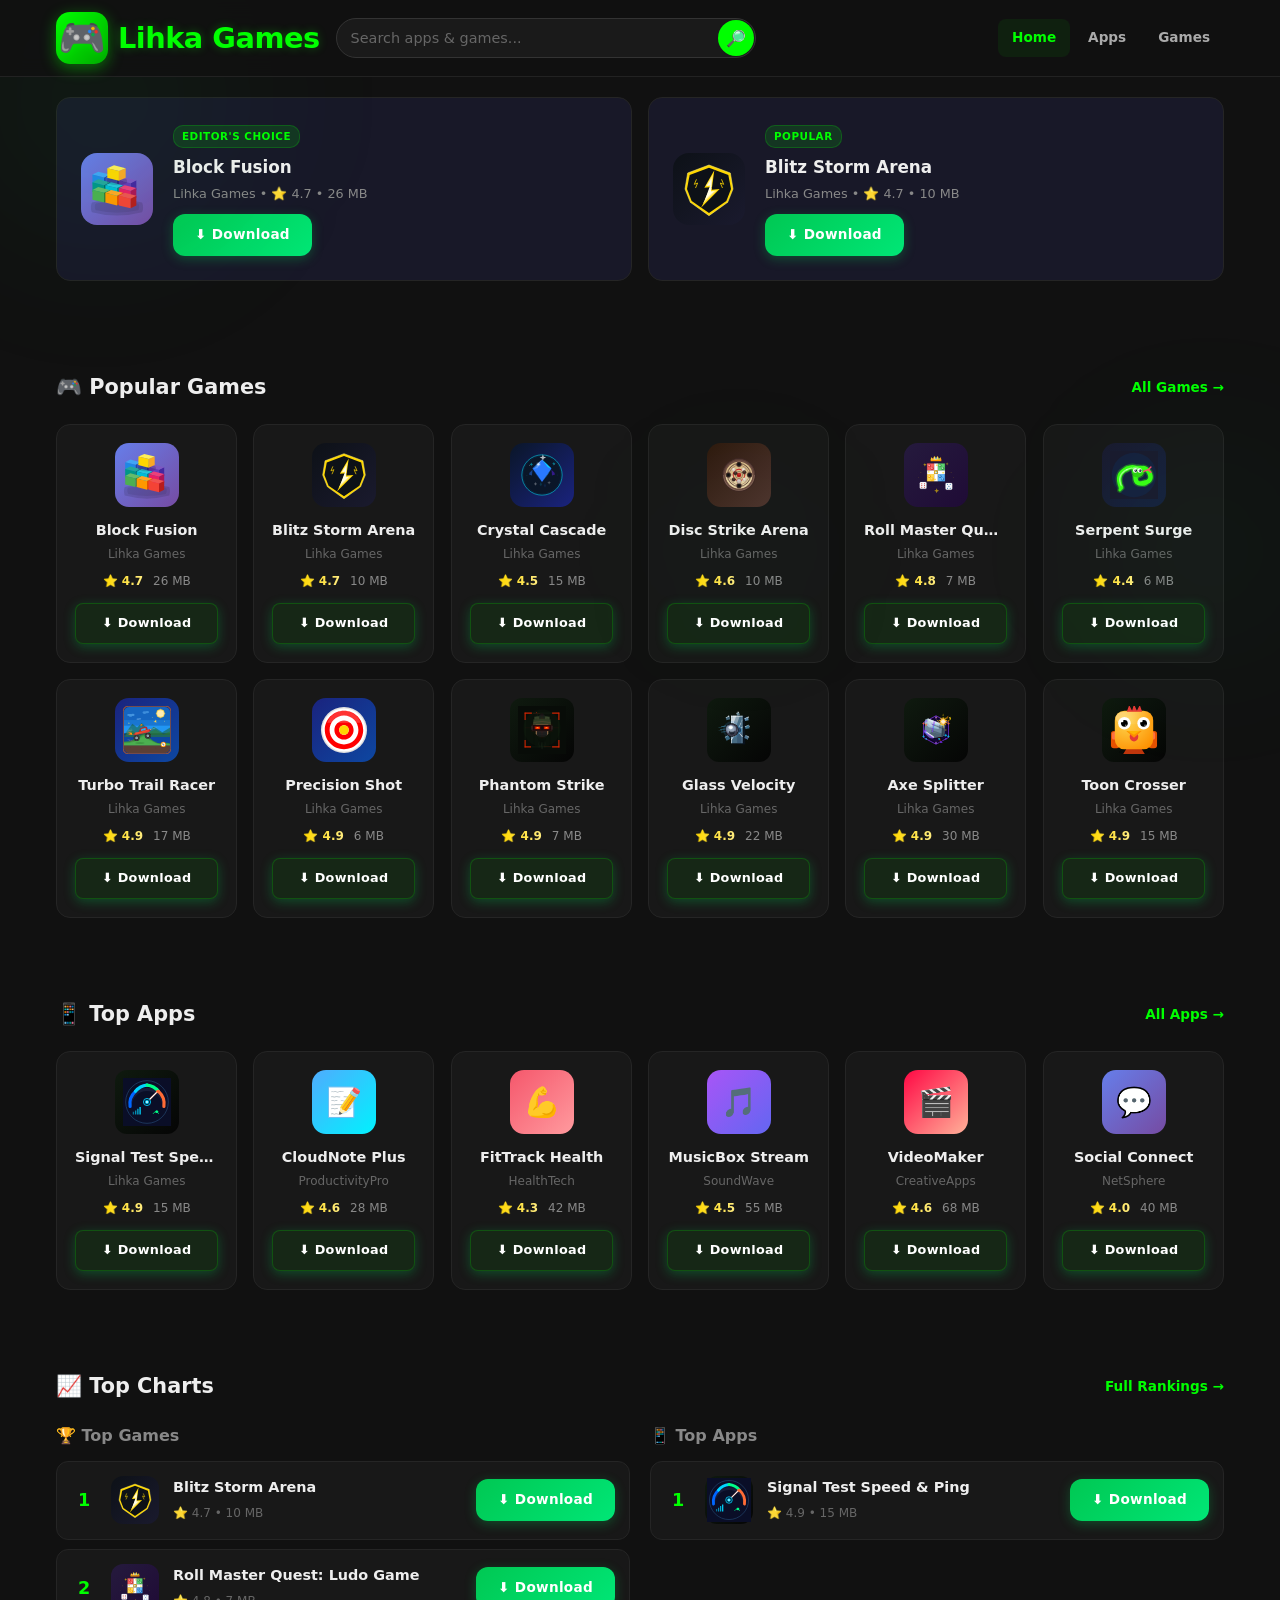
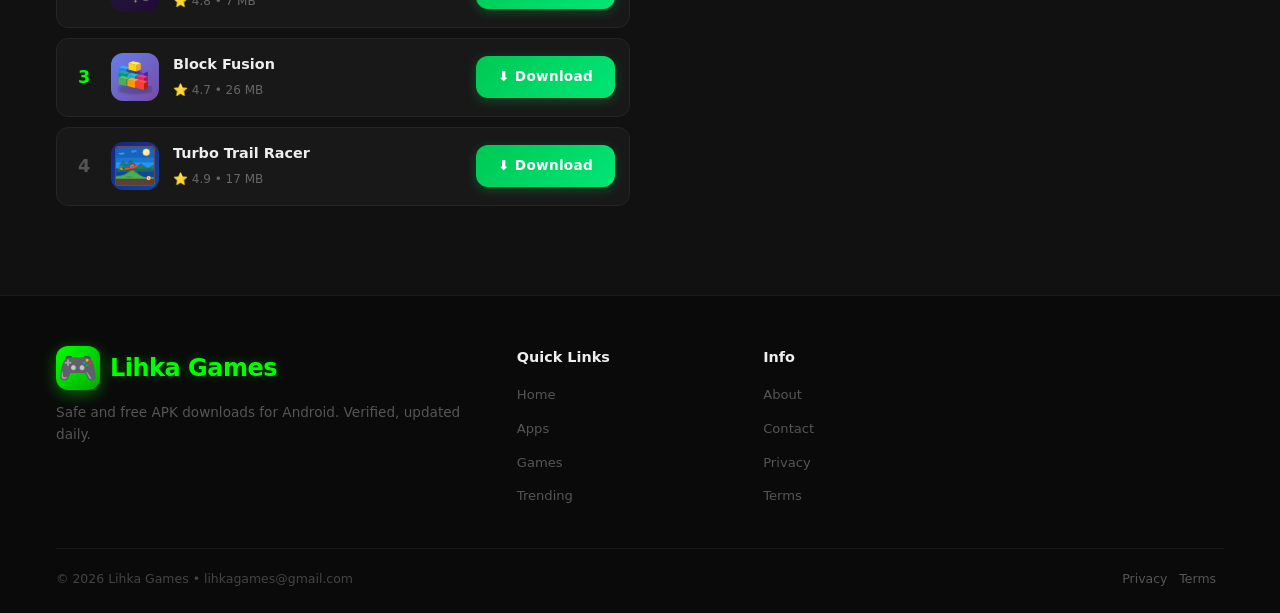
==== commit 31fbe58c: "update" ====
--- a/index.html
+++ b/index.html
@@ -422,6 +422,8 @@
             padding-left: 6px;
         }
     </style>
+    <!-- Add before closing </head> tag -->
+    <script src="assets/js/analytics.js"></script>
 </head>
 
 <body>
@@ -450,7 +452,7 @@
     </div>
     <div class="mob-overlay"></div>
 
-     <section class="sec" style="padding-top:0">
+    <section class="sec" style="padding-top:0">
         <div class="wrap">
             <div class="sec-top">
             </div>
@@ -459,26 +461,75 @@
                 <div class="feat-card">
                     <div class="fi" style="background:linear-gradient(135deg,#667eea,#764ba2)">
                         <svg xmlns="http://www.w3.org/2000/svg" viewBox="0 0 108 108">
-                            <path d="M16.3,88.8 Q54,99 91.7,88.8 Q94.6,81.6 91.7,74.2 Q54,64.2 16.3,74.2 Q13.4,81.6 16.3,88.8z" fill="#000000" fill-opacity="0.12"/>
-                            <path d="M22.1,85.9 Q54,93.2 85.9,85.9 Q88.8,80.1 85.9,75.7 Q54,68.6 22.1,75.7 Q19.2,80.1 22.1,85.9z" fill="#000000" fill-opacity="0.08"/>
-                            <g><path d="M34.6,36.6 L34.6,51.1 L43.3,46.8 L43.3,32.3z" fill="#0D47A1"/><path d="M17.2,32.3 L34.6,36.6 L43.3,32.3 L25.8,28z" fill="#42A5F5"/><path d="M17.2,32.3 L17.2,46.8 L34.6,51.1 L34.6,36.6z" fill="#1E88E5"/></g>
-                            <g><path d="M54,40.9 L54,55.5 L62.7,51.1 L62.7,36.6z" fill="#283593"/><path d="M36.6,36.6 L54,40.9 L62.7,36.6 L45.2,32.3z" fill="#5C6BC0"/><path d="M36.6,36.6 L36.6,51.1 L54,55.5 L54,40.9z" fill="#3F51B5"/></g>
-                            <g><path d="M74.3,45.3 L74.3,59.8 L83,55.5 L83,40.9z" fill="#4527A0"/><path d="M56.9,40.9 L74.3,45.3 L83,40.9 L65.6,36.6z" fill="#7E57C2"/><path d="M56.9,40.9 L56.9,55.5 L74.3,59.8 L74.3,45.3z" fill="#673AB7"/></g>
-                            <g><path d="M34.6,48.2 L34.6,62.7 L43.3,58.4 L43.3,43.8z" fill="#00695C"/><path d="M17.2,43.8 L34.6,48.2 L43.3,43.8 L25.8,39.5z" fill="#26A69A"/><path d="M17.2,43.8 L17.2,58.4 L34.6,62.7 L34.6,48.2z" fill="#009688"/></g>
-                            <g><path d="M54,52.5 L54,67.1 L62.7,62.7 L62.7,48.2z" fill="#00838F"/><path d="M36.6,48.2 L54,52.5 L62.7,48.2 L45.2,43.8z" fill="#26C6DA"/><path d="M36.6,48.2 L36.6,62.7 L54,67.1 L54,52.5z" fill="#00BCD4"/></g>
-                            <g><path d="M74.3,56.9 L74.3,71.4 L83,67.1 L83,52.5z" fill="#AD1457"/><path d="M56.9,52.5 L74.3,56.9 L83,52.5 L65.6,48.2z" fill="#EC407A"/><path d="M56.9,52.5 L56.9,67.1 L74.3,71.4 L74.3,56.9z" fill="#E91E63"/></g>
-                            <g><path d="M34.6,59.8 L34.6,74.3 L43.3,70 L43.3,55.5z" fill="#2E7D32"/><path d="M17.2,55.5 L34.6,59.8 L43.3,55.5 L25.8,51.1z" fill="#66BB6A"/><path d="M17.2,55.5 L17.2,70 L34.6,74.3 L34.6,59.8z" fill="#4CAF50"/></g>
-                            <g><path d="M54,64.1 L54,78.7 L62.7,74.3 L62.7,59.8z" fill="#E65100"/><path d="M36.6,59.8 L54,64.1 L62.7,59.8 L45.2,55.5z" fill="#FFA726"/><path d="M36.6,59.8 L36.6,74.3 L54,78.7 L54,64.1z" fill="#FF9800"/></g>
-                            <g><path d="M74.3,68.5 L74.3,83 L83,78.7 L83,64.1z" fill="#B71C1C"/><path d="M56.9,64.1 L74.3,68.5 L83,64.1 L65.6,59.8z" fill="#EF5350"/><path d="M56.9,64.1 L56.9,78.7 L74.3,83 L74.3,68.5z" fill="#F44336"/></g>
-                            <path d="M39.5,45.3 Q54,51.1 68.5,45.3 Q69.9,42.4 68.5,39.5 Q54,33.7 39.5,39.5 Q38.1,42.4 39.5,45.3z" fill="#000000" fill-opacity="0.15"/>
-                            <g><path d="M56.9,27.1 L56.9,41.6 L67,37.3 L67,22.7z" fill="#F9A825"/><path d="M39.5,22.7 L56.9,27.1 L67,22.7 L49.5,18.4z" fill="#FFEE58"/><path d="M39.5,22.7 L39.5,37.3 L56.9,41.6 L56.9,27.1z" fill="#FFD600"/></g>
+                            <path
+                                d="M16.3,88.8 Q54,99 91.7,88.8 Q94.6,81.6 91.7,74.2 Q54,64.2 16.3,74.2 Q13.4,81.6 16.3,88.8z"
+                                fill="#000000" fill-opacity="0.12" />
+                            <path
+                                d="M22.1,85.9 Q54,93.2 85.9,85.9 Q88.8,80.1 85.9,75.7 Q54,68.6 22.1,75.7 Q19.2,80.1 22.1,85.9z"
+                                fill="#000000" fill-opacity="0.08" />
+                            <g>
+                                <path d="M34.6,36.6 L34.6,51.1 L43.3,46.8 L43.3,32.3z" fill="#0D47A1" />
+                                <path d="M17.2,32.3 L34.6,36.6 L43.3,32.3 L25.8,28z" fill="#42A5F5" />
+                                <path d="M17.2,32.3 L17.2,46.8 L34.6,51.1 L34.6,36.6z" fill="#1E88E5" />
+                            </g>
+                            <g>
+                                <path d="M54,40.9 L54,55.5 L62.7,51.1 L62.7,36.6z" fill="#283593" />
+                                <path d="M36.6,36.6 L54,40.9 L62.7,36.6 L45.2,32.3z" fill="#5C6BC0" />
+                                <path d="M36.6,36.6 L36.6,51.1 L54,55.5 L54,40.9z" fill="#3F51B5" />
+                            </g>
+                            <g>
+                                <path d="M74.3,45.3 L74.3,59.8 L83,55.5 L83,40.9z" fill="#4527A0" />
+                                <path d="M56.9,40.9 L74.3,45.3 L83,40.9 L65.6,36.6z" fill="#7E57C2" />
+                                <path d="M56.9,40.9 L56.9,55.5 L74.3,59.8 L74.3,45.3z" fill="#673AB7" />
+                            </g>
+                            <g>
+                                <path d="M34.6,48.2 L34.6,62.7 L43.3,58.4 L43.3,43.8z" fill="#00695C" />
+                                <path d="M17.2,43.8 L34.6,48.2 L43.3,43.8 L25.8,39.5z" fill="#26A69A" />
+                                <path d="M17.2,43.8 L17.2,58.4 L34.6,62.7 L34.6,48.2z" fill="#009688" />
+                            </g>
+                            <g>
+                                <path d="M54,52.5 L54,67.1 L62.7,62.7 L62.7,48.2z" fill="#00838F" />
+                                <path d="M36.6,48.2 L54,52.5 L62.7,48.2 L45.2,43.8z" fill="#26C6DA" />
+                                <path d="M36.6,48.2 L36.6,62.7 L54,67.1 L54,52.5z" fill="#00BCD4" />
+                            </g>
+                            <g>
+                                <path d="M74.3,56.9 L74.3,71.4 L83,67.1 L83,52.5z" fill="#AD1457" />
+                                <path d="M56.9,52.5 L74.3,56.9 L83,52.5 L65.6,48.2z" fill="#EC407A" />
+                                <path d="M56.9,52.5 L56.9,67.1 L74.3,71.4 L74.3,56.9z" fill="#E91E63" />
+                            </g>
+                            <g>
+                                <path d="M34.6,59.8 L34.6,74.3 L43.3,70 L43.3,55.5z" fill="#2E7D32" />
+                                <path d="M17.2,55.5 L34.6,59.8 L43.3,55.5 L25.8,51.1z" fill="#66BB6A" />
+                                <path d="M17.2,55.5 L17.2,70 L34.6,74.3 L34.6,59.8z" fill="#4CAF50" />
+                            </g>
+                            <g>
+                                <path d="M54,64.1 L54,78.7 L62.7,74.3 L62.7,59.8z" fill="#E65100" />
+                                <path d="M36.6,59.8 L54,64.1 L62.7,59.8 L45.2,55.5z" fill="#FFA726" />
+                                <path d="M36.6,59.8 L36.6,74.3 L54,78.7 L54,64.1z" fill="#FF9800" />
+                            </g>
+                            <g>
+                                <path d="M74.3,68.5 L74.3,83 L83,78.7 L83,64.1z" fill="#B71C1C" />
+                                <path d="M56.9,64.1 L74.3,68.5 L83,64.1 L65.6,59.8z" fill="#EF5350" />
+                                <path d="M56.9,64.1 L56.9,78.7 L74.3,83 L74.3,68.5z" fill="#F44336" />
+                            </g>
+                            <path
+                                d="M39.5,45.3 Q54,51.1 68.5,45.3 Q69.9,42.4 68.5,39.5 Q54,33.7 39.5,39.5 Q38.1,42.4 39.5,45.3z"
+                                fill="#000000" fill-opacity="0.15" />
+                            <g>
+                                <path d="M56.9,27.1 L56.9,41.6 L67,37.3 L67,22.7z" fill="#F9A825" />
+                                <path d="M39.5,22.7 L56.9,27.1 L67,22.7 L49.5,18.4z" fill="#FFEE58" />
+                                <path d="M39.5,22.7 L39.5,37.3 L56.9,41.6 L56.9,27.1z" fill="#FFD600" />
+                            </g>
                         </svg>
                     </div>
                     <div class="finfo"><span class="badge">Editor's Choice</span>
                         <h3>Block Fusion</h3>
                         <p>Lihka Games &bull; ⭐ 4.7 &bull; 26 MB</p>
                         <a href="https://github.com/LihkaGames/Block-Fusion-Game/raw/refs/heads/main/Block%20Fusion.apk"
-                            class="dl" download>⬇ Download</a>
+                            class="dl" download
+                            onclick="trackDownload('Block Fusion', 'https://github.com/LihkaGames/Block-Fusion-Game/raw/refs/heads/main/Block%20Fusion.apk')">
+                            ⬇ Download
+                        </a>
                     </div>
                 </div>
 
@@ -486,20 +537,26 @@
                 <div class="feat-card">
                     <div class="fi" style="background:linear-gradient(135deg,#0D1117,#1a1a2e)">
                         <svg xmlns="http://www.w3.org/2000/svg" viewBox="0 0 108 108">
-                            <path d="M54,18 L86,30 L90,54 L82,74 L54,94 L26,74 L18,54 L22,30 Z" fill="#FFD700" stroke="#FFF176" stroke-width="0.8"/>
-                            <path d="M54,22 L83,33 L87,54 L80,72 L54,90 L28,72 L21,54 L25,33 Z" fill="#0D1117"/>
-                            <path d="M62,26 L47,52 L58,51 L42,82 L70,54 L58,55 Z" fill="#FFD700"/>
-                            <path d="M60,32 L49,50 L57,49 L45,76 L66,56 L57,57 Z" fill="#FFEC80"/>
-                            <path d="M58,38 L51,49 L56,48 L48,70 L62,57 L57,58 Z" fill="#FFFDE7"/>
-                            <path d="M35,40 L32,47 L37,45 L34,52" stroke="#FFD700" stroke-width="1.2" fill="none" stroke-linecap="round"/>
-                            <path d="M73,40 L76,47 L71,45 L74,52" stroke="#FFD700" stroke-width="1.2" fill="none" stroke-linecap="round"/>
+                            <path d="M54,18 L86,30 L90,54 L82,74 L54,94 L26,74 L18,54 L22,30 Z" fill="#FFD700"
+                                stroke="#FFF176" stroke-width="0.8" />
+                            <path d="M54,22 L83,33 L87,54 L80,72 L54,90 L28,72 L21,54 L25,33 Z" fill="#0D1117" />
+                            <path d="M62,26 L47,52 L58,51 L42,82 L70,54 L58,55 Z" fill="#FFD700" />
+                            <path d="M60,32 L49,50 L57,49 L45,76 L66,56 L57,57 Z" fill="#FFEC80" />
+                            <path d="M58,38 L51,49 L56,48 L48,70 L62,57 L57,58 Z" fill="#FFFDE7" />
+                            <path d="M35,40 L32,47 L37,45 L34,52" stroke="#FFD700" stroke-width="1.2" fill="none"
+                                stroke-linecap="round" />
+                            <path d="M73,40 L76,47 L71,45 L74,52" stroke="#FFD700" stroke-width="1.2" fill="none"
+                                stroke-linecap="round" />
                         </svg>
                     </div>
                     <div class="finfo"><span class="badge">Popular</span>
                         <h3>Blitz Storm Arena</h3>
                         <p>Lihka Games &bull; ⭐ 4.7 &bull; 10 MB</p>
                         <a href="https://github.com/LihkaGames/Blitz-Storm-Arena/raw/refs/heads/main/Blitz%20Storm%20Arena.apk"
-                            class="dl">⬇ Download</a>
+                            class="dl"
+                            onclick="trackDownload('Blitz Storm Arena', 'https://github.com/LihkaGames/Blitz-Storm-Arena/raw/refs/heads/main/Blitz%20Storm%20Arena.apk')">
+                            ⬇ Download
+                        </a>
                     </div>
                 </div>
             </div>
@@ -581,7 +638,10 @@
                     <div class="sub">Lihka Games</div>
                     <div class="meta"><b>⭐ 4.7</b><span>26 MB</span></div>
                     <a href="https://github.com/LihkaGames/Block-Fusion-Game/raw/refs/heads/main/Block%20Fusion.apk"
-                        class="dl" download>⬇ Download</a>
+                        class="dl" download
+                        onclick="trackDownload('Block Fusion', 'https://github.com/LihkaGames/Block-Fusion-Game/raw/refs/heads/main/Block%20Fusion.apk')">
+                        ⬇ Download
+                    </a>
                 </div>
 
                 <!-- Blitz Storm Arena - Grid Card -->
@@ -604,7 +664,10 @@
                     <div class="sub">Lihka Games</div>
                     <div class="meta"><b>⭐ 4.7</b><span>10 MB</span></div>
                     <a href="https://github.com/LihkaGames/Blitz-Storm-Arena/raw/refs/heads/main/Blitz%20Storm%20Arena.apk"
-                        class="dl" download>⬇ Download</a>
+                        class="dl" download
+                        onclick="trackDownload('Blitz Storm Arena', 'https://github.com/LihkaGames/Blitz-Storm-Arena/raw/refs/heads/main/Blitz%20Storm%20Arena.apk')">
+                        ⬇ Download
+                    </a>
                 </div>
 
                 <!-- Crystal Cascade - Grid Card -->
@@ -651,9 +714,12 @@
                     </div>
                     <h3>Crystal Cascade</h3>
                     <div class="sub">Lihka Games</div>
-                    <div class="meta"><b>⭐ 4.5</b><span>15 MB</span></div><a
-                        href="https://github.com/LihkaGames/Crystal-Cascade-Game/raw/refs/heads/main/Crystal%20Cascade.apk"
-                        class="dl">⬇ Download</a>
+                    <div class="meta"><b>⭐ 4.5</b><span>15 MB</span></div>
+                    <a href="https://github.com/LihkaGames/Crystal-Cascade-Game/raw/refs/heads/main/Crystal%20Cascade.apk"
+                        class="dl" download
+                        onclick="trackDownload('Crystal Cascade', 'https://github.com/LihkaGames/Crystal-Cascade-Game/raw/refs/heads/main/Crystal%20Cascade.apk')">
+                        ⬇ Download
+                    </a>
                 </div>
 
                 <!-- Disc Strike Arena - Grid Card -->
@@ -752,9 +818,12 @@
                     </div>
                     <h3>Disc Strike Arena</h3>
                     <div class="sub">Lihka Games</div>
-                    <div class="meta"><b>⭐ 4.6</b><span>10 MB</span></div><a
-                        href="https://github.com/LihkaGames/Disc-Strike-Arena-Game/releases/download/v1.0/Disc.Strike.Arena.apk"
-                        class="dl">⬇ Download</a>
+                    <div class="meta"><b>⭐ 4.6</b><span>10 MB</span></div>
+                    <a href="https://github.com/LihkaGames/Disc-Strike-Arena-Game/releases/download/v1.0/Disc.Strike.Arena.apk"
+                        class="dl" download
+                        onclick="trackDownload('Disc Strike Arena', 'https://github.com/LihkaGames/Disc-Strike-Arena-Game/releases/download/v1.0/Disc.Strike.Arena.apk')">
+                        ⬇ Download
+                    </a>
                 </div>
 
                 <!-- Roll Master Quest: Ludo Game - Grid Card -->
@@ -932,9 +1001,12 @@
                     </div>
                     <h3>Roll Master Quest: Ludo Game</h3>
                     <div class="sub">Lihka Games</div>
-                    <div class="meta"><b>⭐ 4.8</b><span>7 MB</span></div><a
-                        href="https://github.com/LihkaGames/Roll-Master-Quest-Ludo-Game/releases/download/v1.0.0/Roll.Master.Quest.apk"
-                        class="dl">⬇ Download</a>
+                    <div class="meta"><b>⭐ 4.8</b><span>7 MB</span></div>
+                    <a href="https://github.com/LihkaGames/Roll-Master-Quest-Ludo-Game/releases/download/v1.0.0/Roll.Master.Quest.apk"
+                        class="dl" download
+                        onclick="trackDownload('Roll Master Quest', 'https://github.com/LihkaGames/Roll-Master-Quest-Ludo-Game/releases/download/v1.0.0/Roll.Master.Quest.apk')">
+                        ⬇ Download
+                    </a>
                 </div>
 
                 <!-- Serpent Surge - Grid Card -->
@@ -989,9 +1061,12 @@
                     </div>
                     <h3>Serpent Surge</h3>
                     <div class="sub">Lihka Games</div>
-                    <div class="meta"><b>⭐ 4.4</b><span>6 MB</span></div><a
-                        href="https://github.com/LihkaGames/Serpent-Surge-Game/releases/download/v1.0.0/Serpent.Surge.apk"
-                        class="dl">⬇ Download</a>
+                    <div class="meta"><b>⭐ 4.4</b><span>6 MB</span></div>
+                    <a href="https://github.com/LihkaGames/Serpent-Surge-Game/releases/download/v1.0.0/Serpent.Surge.apk"
+                        class="dl" download
+                        onclick="trackDownload('Serpent Surge', 'https://github.com/LihkaGames/Serpent-Surge-Game/releases/download/v1.0.0/Serpent.Surge.apk')">
+                        ⬇ Download
+                    </a>
                 </div>
 
                 <!-- ✅ TURBO TRAIL RACER - UPDATED WITH SVG LOGO -->
@@ -1158,9 +1233,12 @@
                     </div>
                     <h3>Turbo Trail Racer</h3>
                     <div class="sub">Lihka Games</div>
-                    <div class="meta"><b>⭐ 4.9</b><span>17 MB</span></div><a
-                        href="https://github.com/LihkaGames/Turbo-Trail-Racer-Game/releases/download/v1.0.0/Turbo.Trail.Racer.apk"
-                        class="dl">⬇ Download</a>
+                    <div class="meta"><b>⭐ 4.9</b><span>17 MB</span></div>
+                    <a href="https://github.com/LihkaGames/Turbo-Trail-Racer-Game/releases/download/v1.0.0/Turbo.Trail.Racer.apk"
+                        class="dl" download
+                        onclick="trackDownload('Turbo Trail Racer', 'https://github.com/LihkaGames/Turbo-Trail-Racer-Game/releases/download/v1.0.0/Turbo.Trail.Racer.apk')">
+                        ⬇ Download
+                    </a>
                 </div>
                 <!-- ✅ Precision Shot -->
                 <div class="card">
@@ -1190,9 +1268,12 @@
                     </div>
                     <h3>Precision Shot</h3>
                     <div class="sub">Lihka Games</div>
-                    <div class="meta"><b>⭐ 4.9</b><span>6 MB</span></div><a
-                        href="https://github.com/LihkaGames/Precision-Shot-Game/releases/download/v1.0.0/Precision.Shot.apk"
-                        class="dl">⬇ Download</a>
+                    <div class="meta"><b>⭐ 4.9</b><span>6 MB</span></div>
+                    <a href="https://github.com/LihkaGames/Precision-Shot-Game/releases/download/v1.0.0/Precision.Shot.apk"
+                        class="dl" download
+                        onclick="trackDownload('Precision Shot', 'https://github.com/LihkaGames/Precision-Shot-Game/releases/download/v1.0.0/Precision.Shot.apk')">
+                        ⬇ Download
+                    </a>
                 </div>
                 <!-- ✅ Phantom Strike -->
                 <div class="card">
@@ -1372,7 +1453,10 @@
                     <div class="sub">Lihka Games</div>
                     <div class="meta"><b>⭐ 4.9</b><span>7 MB</span></div>
                     <a href="https://github.com/LihkaGames/Phantom-Strike-Game/releases/download/v1.0.0/Phantom.Strike.apk"
-                        class="dl">⬇ Download</a>
+                        class="dl" download
+                        onclick="trackDownload('Phantom Strike', 'https://github.com/LihkaGames/Phantom-Strike-Game/releases/download/v1.0.0/Phantom.Strike.apk')">
+                        ⬇ Download
+                    </a>
                 </div>
                 <div class="card">
                     <div class="card-ico"
@@ -1569,7 +1653,10 @@
                     <div class="sub">Lihka Games</div>
                     <div class="meta"><b>⭐ 4.9</b><span>22 MB</span></div>
                     <a href="https://github.com/LihkaGames/Glass-Velocity-Game/releases/download/v1.0.0/Glass.Velocity.apk"
-                        class="dl">⬇ Download</a>
+                        class="dl" download
+                        onclick="trackDownload('Glass Velocity', 'https://github.com/LihkaGames/Glass-Velocity-Game/releases/download/v1.0.0/Glass.Velocity.apk')">
+                        ⬇ Download
+                    </a>
                 </div>
                 <div class="card">
                     <div class="card-ico"
@@ -1854,7 +1941,10 @@
                     <div class="sub">Lihka Games</div>
                     <div class="meta"><b>⭐ 4.9</b><span>30 MB</span></div>
                     <a href="https://github.com/LihkaGames/Axe-Splitter-Game/releases/download/v1.0.0/Axe.Splitter.apk"
-                        class="dl">⬇ Download</a>
+                        class="dl" download
+                        onclick="trackDownload('Axe Splitter', 'https://github.com/LihkaGames/Axe-Splitter-Game/releases/download/v1.0.0/Axe.Splitter.apk')">
+                        ⬇ Download
+                    </a>
                 </div>
                 <div class="card">
                     <div class="card-ico"
@@ -1932,7 +2022,10 @@
                     <div class="sub">Lihka Games</div>
                     <div class="meta"><b>⭐ 4.9</b><span>15 MB</span></div>
                     <a href="https://github.com/LihkaGames/Toon-Crosser-Game/releases/download/v1.0.0/Toon.Crosser.apk"
-                        class="dl">⬇ Download</a>
+                        class="dl" download
+                        onclick="trackDownload('Toon Crosser', 'https://github.com/LihkaGames/Toon-Crosser-Game/releases/download/v1.0.0/Toon.Crosser.apk')">
+                        ⬇ Download
+                    </a>
                 </div>
             </div>
         </div>
@@ -2033,7 +2126,10 @@
                     <div class="sub">Lihka Games</div>
                     <div class="meta"><b>⭐ 4.9</b><span>15 MB</span></div>
                     <a href="https://github.com/LihkaGames/Signal-Test-Speed-Ping-App/releases/download/v1.0.0/Signal.Test.Speed.Ping.apk"
-                        class="dl">⬇ Download</a>
+                        class="dl" download
+                        onclick="trackDownload('Signal Test Speed Ping', 'https://github.com/LihkaGames/Signal-Test-Speed-Ping-App/releases/download/v1.0.0/Signal.Test.Speed.Ping.apk')">
+                        ⬇ Download
+                    </a>
                 </div>
                 <div class="card">
                     <div class="card-ico" style="background:linear-gradient(135deg,#4facfe,#00f2fe)">📝</div>
@@ -2099,7 +2195,10 @@
                                 <h4>Blitz Storm Arena</h4><small>⭐ 4.7 &bull; 10 MB</small>
                             </div>
                             <a href="https://github.com/LihkaGames/Blitz-Storm-Arena/raw/refs/heads/main/Blitz%20Storm%20Arena.apk"
-                                class="dl" download>⬇ Download</a>
+                                class="dl" download
+                                onclick="trackDownload('Blitz Storm Arena', 'https://github.com/LihkaGames/Blitz-Storm-Arena/raw/refs/heads/main/Blitz%20Storm%20Arena.apk')">
+                                ⬇ Download
+                            </a>
                         </div>
 
                         <!-- Roll Master Quest - Top Charts -->
@@ -2282,9 +2381,12 @@
                             </div>
                             <div class="info">
                                 <h4>Roll Master Quest: Ludo Game</h4><small>⭐ 4.8 &bull; 7 MB</small>
-                            </div><a
-                                href="https://github.com/LihkaGames/Roll-Master-Quest-Ludo-Game/releases/download/v1.0.0/Roll.Master.Quest.apk"
-                                class="dl">⬇ Download</a>
+                            </div>
+                            <a href="https://github.com/LihkaGames/Roll-Master-Quest-Ludo-Game/releases/download/v1.0.0/Roll.Master.Quest.apk"
+                                class="dl" download
+                                onclick="trackDownload('Roll Master Quest', 'https://github.com/LihkaGames/Roll-Master-Quest-Ludo-Game/releases/download/v1.0.0/Roll.Master.Quest.apk')">
+                                ⬇ Download
+                            </a>
                         </div>
 
                         <!-- Block Fusion - Top Charts -->
@@ -2356,7 +2458,10 @@
                                 <h4>Block Fusion</h4><small>⭐ 4.7 &bull; 26 MB</small>
                             </div>
                             <a href="https://github.com/LihkaGames/Block-Fusion-Game/raw/refs/heads/main/Block%20Fusion.apk"
-                                class="dl" download>⬇ Download</a>
+                                class="dl" download
+                                onclick="trackDownload('Block Fusion', 'https://github.com/LihkaGames/Block-Fusion-Game/raw/refs/heads/main/Block%20Fusion.apk')">
+                                ⬇ Download
+                            </a>
                         </div>
 
                         <!-- ✅ TURBO TRAIL RACER - TOP CHARTS WITH SVG LOGO -->
@@ -2450,9 +2555,12 @@
                             </div>
                             <div class="info">
                                 <h4>Turbo Trail Racer</h4><small>⭐ 4.9 &bull; 17 MB</small>
-                            </div><a
-                                href="https://github.com/LihkaGames/Turbo-Trail-Racer-Game/releases/download/v1.0.0/Turbo.Trail.Racer.apk"
-                                class="dl">⬇ Download</a>
+                            </div>
+                            <a href="https://github.com/LihkaGames/Turbo-Trail-Racer-Game/releases/download/v1.0.0/Turbo.Trail.Racer.apk"
+                                class="dl" download
+                                onclick="trackDownload('Turbo Trail Racer', 'https://github.com/LihkaGames/Turbo-Trail-Racer-Game/releases/download/v1.0.0/Turbo.Trail.Racer.apk')">
+                                ⬇ Download
+                            </a>
                         </div>
                     </div>
                 </div>
@@ -2551,162 +2659,11 @@
                                     <small>⭐ 4.9 &bull; 15 MB</small>
                                 </div>
                                 <a href="https://github.com/LihkaGames/Signal-Test-Speed-Ping-App/releases/download/v1.0.0/Signal.Test.Speed.Ping.apk"
-                                    class="dl">⬇ Download</a>
+                                    class="dl" download
+                                    onclick="trackDownload('Signal Test Speed Ping', 'https://github.com/LihkaGames/Signal-Test-Speed-Ping-App/releases/download/v1.0.0/Signal.Test.Speed.Ping.apk')">
+                                    ⬇ Download
+                                </a>
                             </div>
-
-                            <!-- ==================== APP 2 ==================== -->
-                            <div class="lst-item"><span class="num top">2</span>
-                                <div class="ico"
-                                    style="background:linear-gradient(135deg,#0F1A0F,#050505);padding:2px;display:flex;align-items:center;justify-content:center;">
-                                    <svg xmlns="http://www.w3.org/2000/svg" width="36" height="36"
-                                        viewBox="0 0 108 108">
-                                        <!-- REPLACE SVG PATHS HERE FOR APP 2 -->
-                                        <path fill="#0A0E27" d="M0,0 H108 V108 H0 Z" />
-                                    </svg>
-                                </div>
-                                <div class="info">
-                                    <h4>App Name 2</h4>
-                                    <small>⭐ 4.9 &bull; 15 MB</small>
-                                </div>
-                                <a href="YOUR_DOWNLOAD_LINK_2" class="dl">⬇ Download</a>
-                            </div>
-
-                            <!-- ==================== APP 3 ==================== -->
-                            <div class="lst-item"><span class="num top">3</span>
-                                <div class="ico"
-                                    style="background:linear-gradient(135deg,#0F1A0F,#050505);padding:2px;display:flex;align-items:center;justify-content:center;">
-                                    <svg xmlns="http://www.w3.org/2000/svg" width="36" height="36"
-                                        viewBox="0 0 108 108">
-                                        <!-- REPLACE SVG PATHS HERE FOR APP 3 -->
-                                        <path fill="#0A0E27" d="M0,0 H108 V108 H0 Z" />
-                                    </svg>
-                                </div>
-                                <div class="info">
-                                    <h4>App Name 3</h4>
-                                    <small>⭐ 4.9 &bull; 15 MB</small>
-                                </div>
-                                <a href="YOUR_DOWNLOAD_LINK_3" class="dl">⬇ Download</a>
-                            </div>
-
-                            <!-- ==================== APP 4 ==================== -->
-                            <div class="lst-item"><span class="num">4</span>
-                                <div class="ico"
-                                    style="background:linear-gradient(135deg,#0F1A0F,#050505);padding:2px;display:flex;align-items:center;justify-content:center;">
-                                    <svg xmlns="http://www.w3.org/2000/svg" width="36" height="36"
-                                        viewBox="0 0 108 108">
-                                        <!-- REPLACE SVG PATHS HERE FOR APP 4 -->
-                                        <path fill="#0A0E27" d="M0,0 H108 V108 H0 Z" />
-                                    </svg>
-                                </div>
-                                <div class="info">
-                                    <h4>App Name 4</h4>
-                                    <small>⭐ 4.9 &bull; 15 MB</small>
-                                </div>
-                                <a href="YOUR_DOWNLOAD_LINK_4" class="dl">⬇ Download</a>
-                            </div>
-
-                            <!-- ==================== APP 5 ==================== -->
-                            <div class="lst-item"><span class="num">5</span>
-                                <div class="ico"
-                                    style="background:linear-gradient(135deg,#0F1A0F,#050505);padding:2px;display:flex;align-items:center;justify-content:center;">
-                                    <svg xmlns="http://www.w3.org/2000/svg" width="36" height="36"
-                                        viewBox="0 0 108 108">
-                                        <!-- REPLACE SVG PATHS HERE FOR APP 5 -->
-                                        <path fill="#0A0E27" d="M0,0 H108 V108 H0 Z" />
-                                    </svg>
-                                </div>
-                                <div class="info">
-                                    <h4>App Name 5</h4>
-                                    <small>⭐ 4.9 &bull; 15 MB</small>
-                                </div>
-                                <a href="YOUR_DOWNLOAD_LINK_5" class="dl">⬇ Download</a>
-                            </div>
-
-                            <!-- ==================== APP 6 ==================== -->
-                            <div class="lst-item"><span class="num">6</span>
-                                <div class="ico"
-                                    style="background:linear-gradient(135deg,#0F1A0F,#050505);padding:2px;display:flex;align-items:center;justify-content:center;">
-                                    <svg xmlns="http://www.w3.org/2000/svg" width="36" height="36"
-                                        viewBox="0 0 108 108">
-                                        <!-- REPLACE SVG PATHS HERE FOR APP 6 -->
-                                        <path fill="#0A0E27" d="M0,0 H108 V108 H0 Z" />
-                                    </svg>
-                                </div>
-                                <div class="info">
-                                    <h4>App Name 6</h4>
-                                    <small>⭐ 4.9 &bull; 15 MB</small>
-                                </div>
-                                <a href="YOUR_DOWNLOAD_LINK_6" class="dl">⬇ Download</a>
-                            </div>
-
-                            <!-- ==================== APP 7 ==================== -->
-                            <div class="lst-item"><span class="num">7</span>
-                                <div class="ico"
-                                    style="background:linear-gradient(135deg,#0F1A0F,#050505);padding:2px;display:flex;align-items:center;justify-content:center;">
-                                    <svg xmlns="http://www.w3.org/2000/svg" width="36" height="36"
-                                        viewBox="0 0 108 108">
-                                        <!-- REPLACE SVG PATHS HERE FOR APP 7 -->
-                                        <path fill="#0A0E27" d="M0,0 H108 V108 H0 Z" />
-                                    </svg>
-                                </div>
-                                <div class="info">
-                                    <h4>App Name 7</h4>
-                                    <small>⭐ 4.9 &bull; 15 MB</small>
-                                </div>
-                                <a href="YOUR_DOWNLOAD_LINK_7" class="dl">⬇ Download</a>
-                            </div>
-
-                            <!-- ==================== APP 8 ==================== -->
-                            <div class="lst-item"><span class="num">8</span>
-                                <div class="ico"
-                                    style="background:linear-gradient(135deg,#0F1A0F,#050505);padding:2px;display:flex;align-items:center;justify-content:center;">
-                                    <svg xmlns="http://www.w3.org/2000/svg" width="36" height="36"
-                                        viewBox="0 0 108 108">
-                                        <!-- REPLACE SVG PATHS HERE FOR APP 8 -->
-                                        <path fill="#0A0E27" d="M0,0 H108 V108 H0 Z" />
-                                    </svg>
-                                </div>
-                                <div class="info">
-                                    <h4>App Name 8</h4>
-                                    <small>⭐ 4.9 &bull; 15 MB</small>
-                                </div>
-                                <a href="YOUR_DOWNLOAD_LINK_8" class="dl">⬇ Download</a>
-                            </div>
-
-                            <!-- ==================== APP 9 ==================== -->
-                            <div class="lst-item"><span class="num">9</span>
-                                <div class="ico"
-                                    style="background:linear-gradient(135deg,#0F1A0F,#050505);padding:2px;display:flex;align-items:center;justify-content:center;">
-                                    <svg xmlns="http://www.w3.org/2000/svg" width="36" height="36"
-                                        viewBox="0 0 108 108">
-                                        <!-- REPLACE SVG PATHS HERE FOR APP 9 -->
-                                        <path fill="#0A0E27" d="M0,0 H108 V108 H0 Z" />
-                                    </svg>
-                                </div>
-                                <div class="info">
-                                    <h4>App Name 9</h4>
-                                    <small>⭐ 4.9 &bull; 15 MB</small>
-                                </div>
-                                <a href="YOUR_DOWNLOAD_LINK_9" class="dl">⬇ Download</a>
-                            </div>
-
-                            <!-- ==================== APP 10 ==================== -->
-                            <div class="lst-item"><span class="num">10</span>
-                                <div class="ico"
-                                    style="background:linear-gradient(135deg,#0F1A0F,#050505);padding:2px;display:flex;align-items:center;justify-content:center;">
-                                    <svg xmlns="http://www.w3.org/2000/svg" width="36" height="36"
-                                        viewBox="0 0 108 108">
-                                        <!-- REPLACE SVG PATHS HERE FOR APP 10 -->
-                                        <path fill="#0A0E27" d="M0,0 H108 V108 H0 Z" />
-                                    </svg>
-                                </div>
-                                <div class="info">
-                                    <h4>App Name 10</h4>
-                                    <small>⭐ 4.9 &bull; 15 MB</small>
-                                </div>
-                                <a href="YOUR_DOWNLOAD_LINK_10" class="dl">⬇ Download</a>
-                            </div>
-
                         </div>
                     </div>
                 </div>
@@ -2752,10 +2709,7 @@
     <script src="js/app.js"></script>
     <!-- Add this before closing </body> tag -->
     <script type="module" src="js/firebase-config.js"></script>
-    <script type="module" src="js/analytics.js"></script>
-    <!-- Before closing </body> in public pages -->
-<script type="module" src="js/visitor-tracker.js"></script>
-<script type="module" src="js/download-tracker.js"></script>
+    <script src="assets/js/analytics.js"></script>
 </body>
 
 </html>
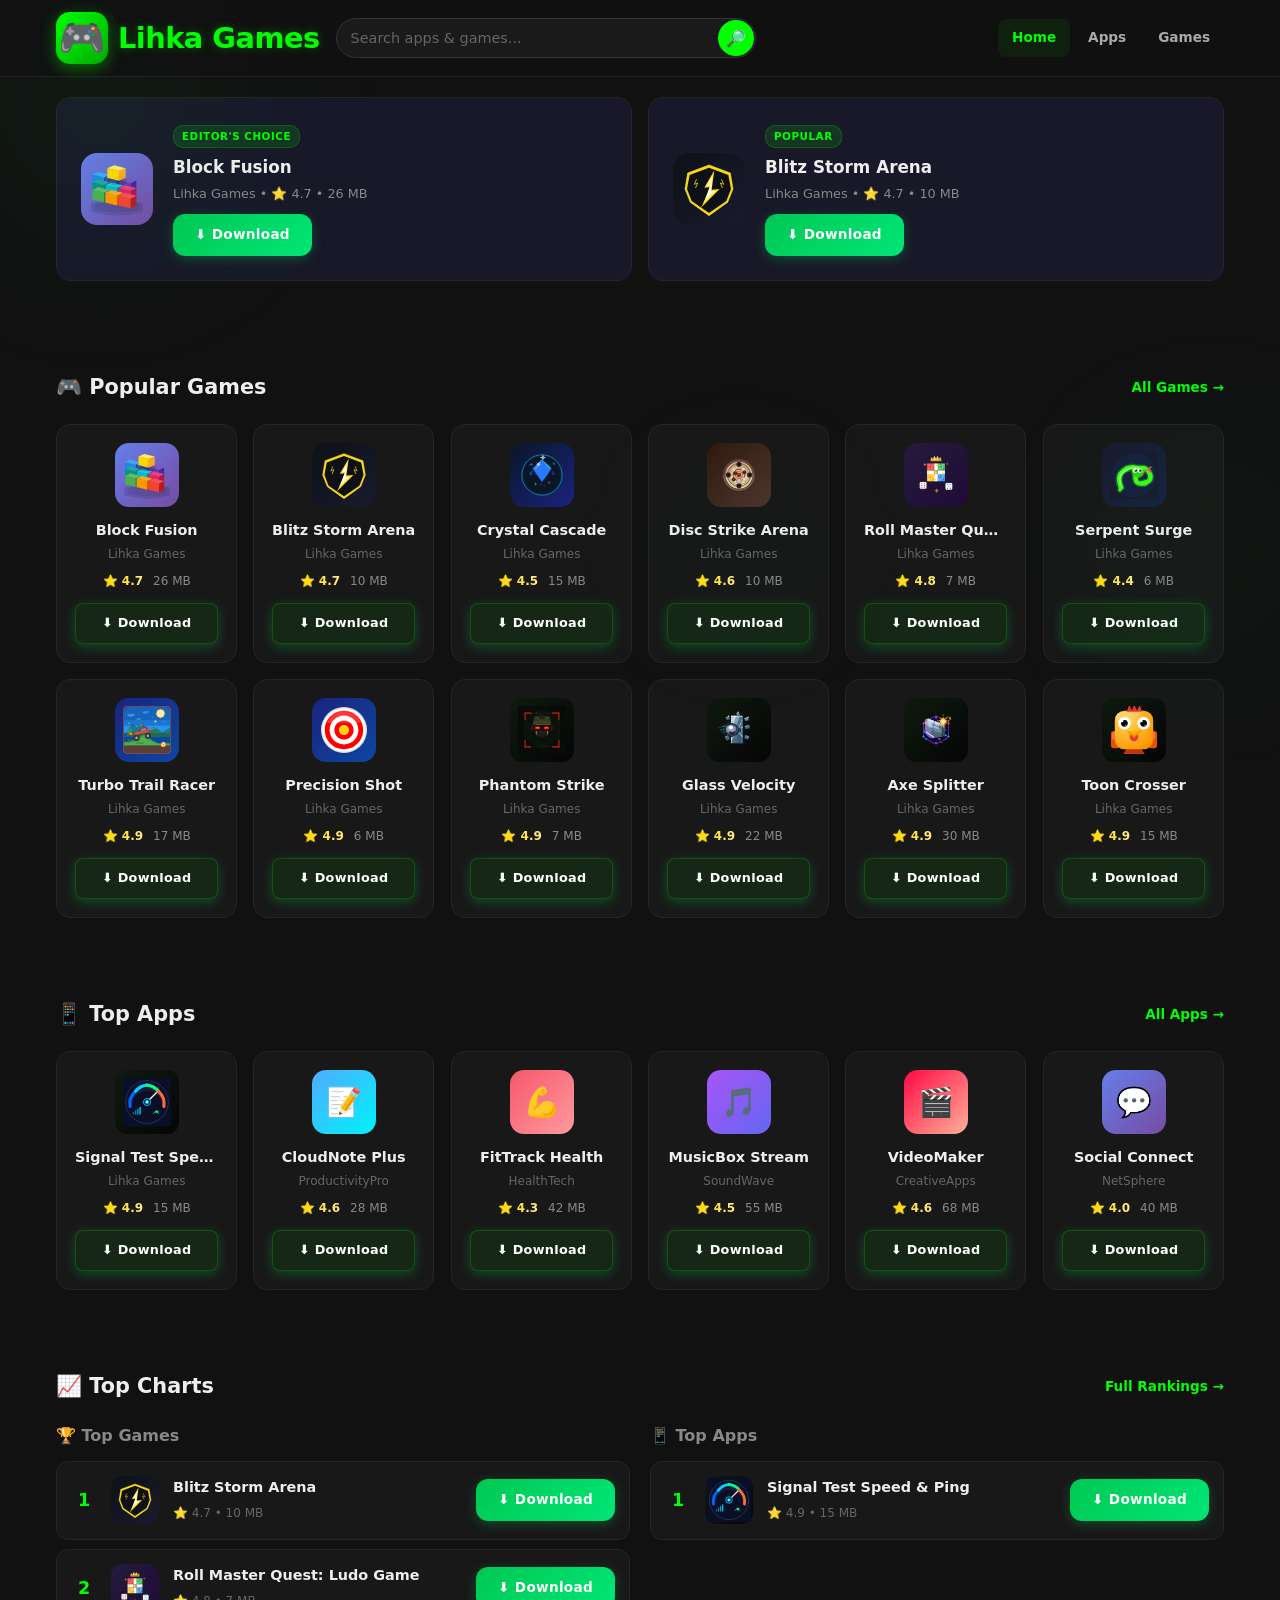
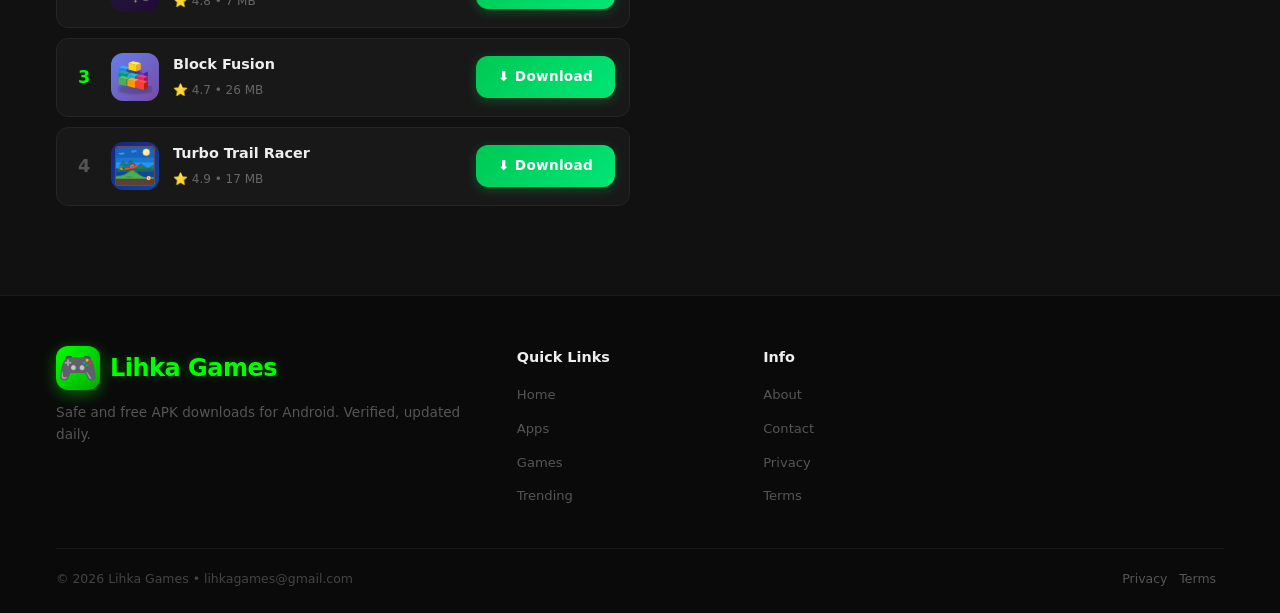
==== commit 9db4cea7: "Update index.html" ====
--- a/index.html
+++ b/index.html
@@ -525,9 +525,8 @@
                     <div class="finfo"><span class="badge">Editor's Choice</span>
                         <h3>Block Fusion</h3>
                         <p>Lihka Games &bull; ⭐ 4.7 &bull; 26 MB</p>
-                        <a href="https://github.com/LihkaGames/Block-Fusion-Game/raw/refs/heads/main/Block%20Fusion.apk"
-                            class="dl" download
-                            onclick="trackDownload('Block Fusion', 'https://github.com/LihkaGames/Block-Fusion-Game/raw/refs/heads/main/Block%20Fusion.apk')">
+                        <a href="javascript:void(0)" class="dl"
+                            onclick="trackDownload('Block Fusion', 'https://github.com/LihkaGames/Block-Fusion-Game/raw/refs/heads/main/Block%20Fusion.apk'); return false;">
                             ⬇ Download
                         </a>
                     </div>
@@ -637,9 +636,8 @@
                     <h3>Block Fusion</h3>
                     <div class="sub">Lihka Games</div>
                     <div class="meta"><b>⭐ 4.7</b><span>26 MB</span></div>
-                    <a href="https://github.com/LihkaGames/Block-Fusion-Game/raw/refs/heads/main/Block%20Fusion.apk"
-                        class="dl" download
-                        onclick="trackDownload('Block Fusion', 'https://github.com/LihkaGames/Block-Fusion-Game/raw/refs/heads/main/Block%20Fusion.apk')">
+                    <a href="javascript:void(0)" class="dl"
+                        onclick="trackDownload('Block Fusion', 'https://github.com/LihkaGames/Block-Fusion-Game/raw/refs/heads/main/Block%20Fusion.apk'); return false;">
                         ⬇ Download
                     </a>
                 </div>
@@ -2457,9 +2455,8 @@
                             <div class="info">
                                 <h4>Block Fusion</h4><small>⭐ 4.7 &bull; 26 MB</small>
                             </div>
-                            <a href="https://github.com/LihkaGames/Block-Fusion-Game/raw/refs/heads/main/Block%20Fusion.apk"
-                                class="dl" download
-                                onclick="trackDownload('Block Fusion', 'https://github.com/LihkaGames/Block-Fusion-Game/raw/refs/heads/main/Block%20Fusion.apk')">
+                            <a href="javascript:void(0)" class="dl"
+                                onclick="trackDownload('Block Fusion', 'https://github.com/LihkaGames/Block-Fusion-Game/raw/refs/heads/main/Block%20Fusion.apk'); return false;">
                                 ⬇ Download
                             </a>
                         </div>
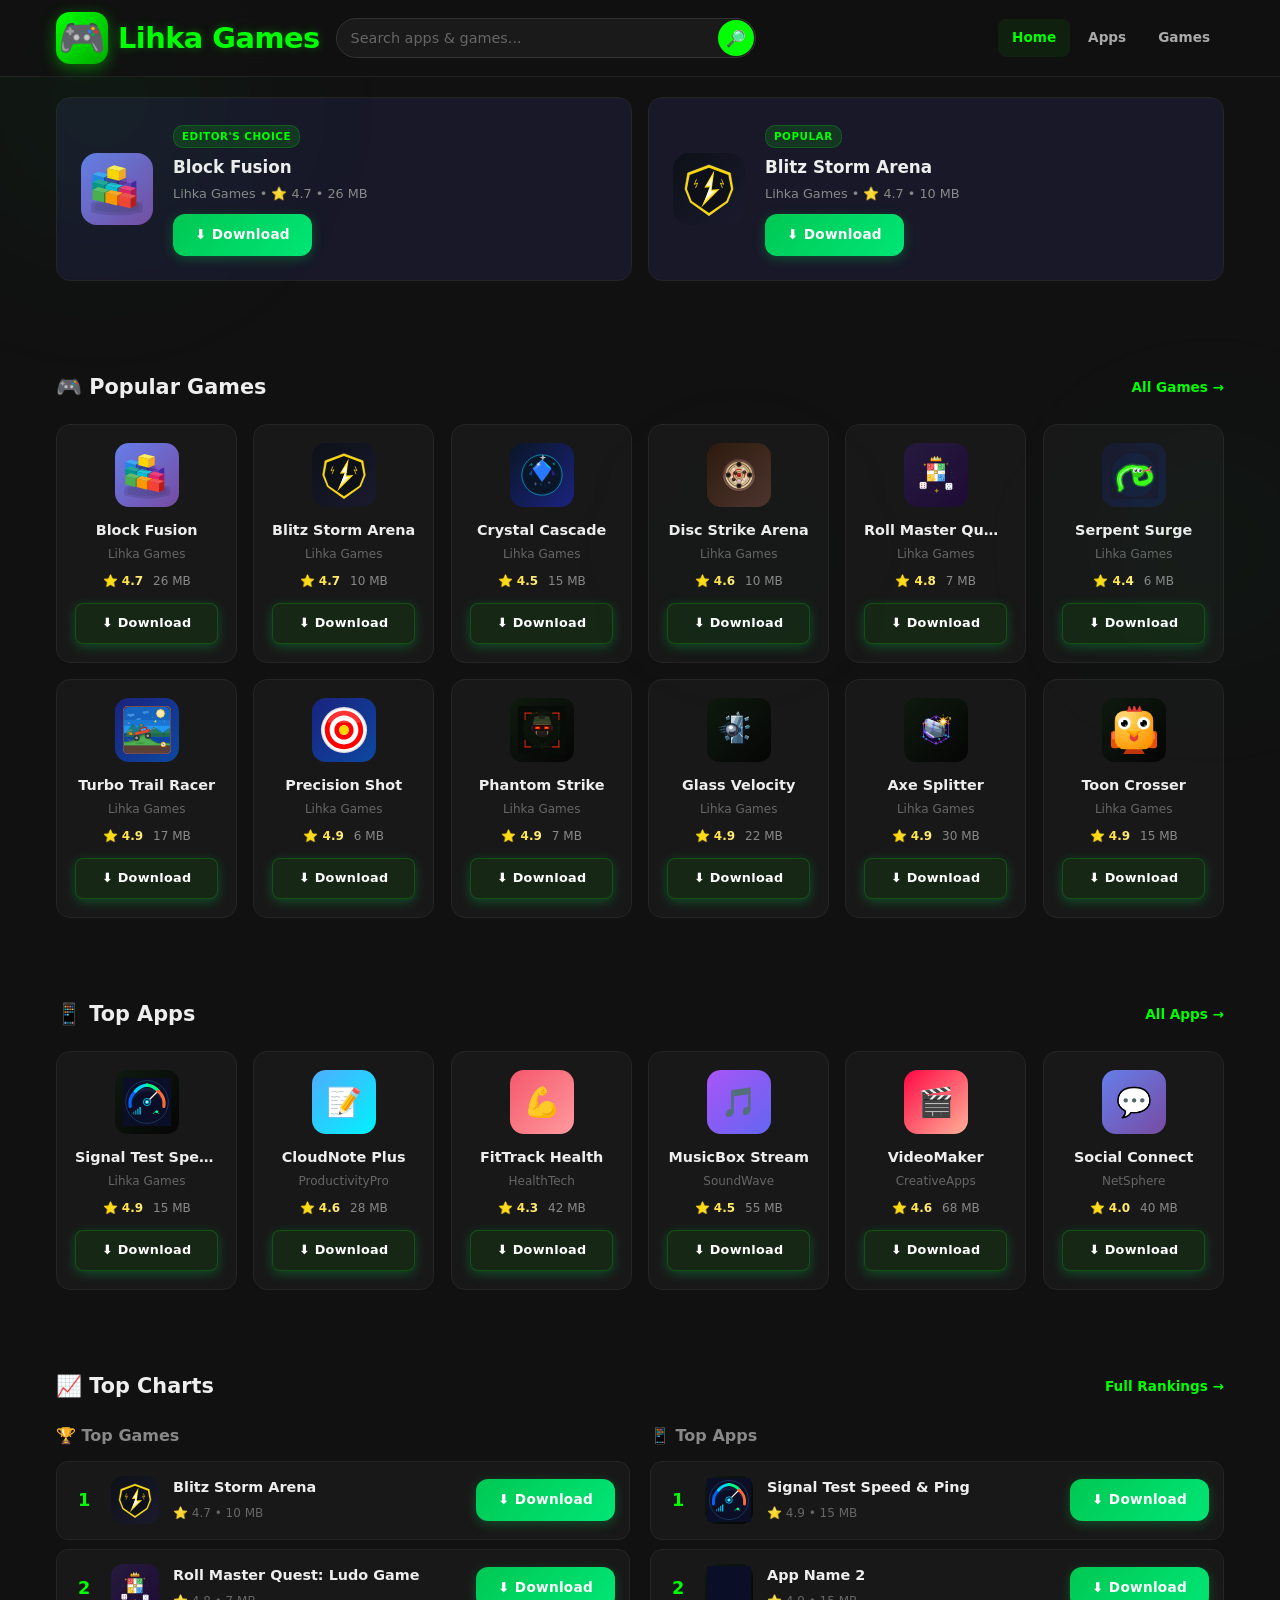
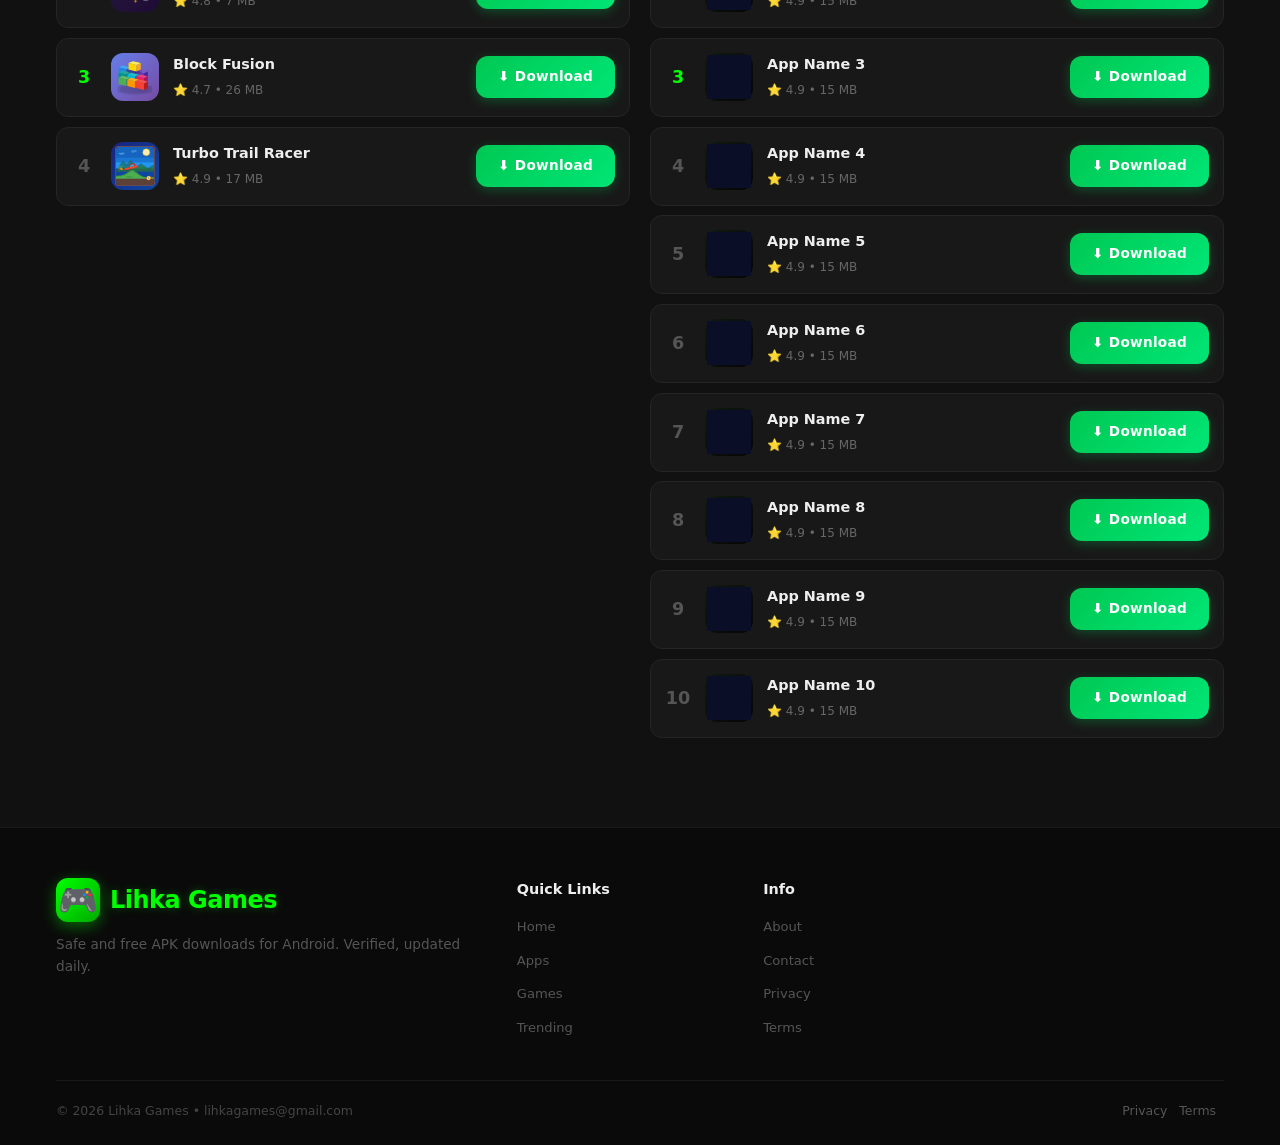
==== commit 16a055ac: "u" ====
--- a/index.html
+++ b/index.html
@@ -525,8 +525,9 @@
                     <div class="finfo"><span class="badge">Editor's Choice</span>
                         <h3>Block Fusion</h3>
                         <p>Lihka Games &bull; ⭐ 4.7 &bull; 26 MB</p>
-                        <a href="javascript:void(0)" class="dl"
-                            onclick="trackDownload('Block Fusion', 'https://github.com/LihkaGames/Block-Fusion-Game/raw/refs/heads/main/Block%20Fusion.apk'); return false;">
+                        <a href="https://github.com/LihkaGames/Block-Fusion-Game/raw/refs/heads/main/Block%20Fusion.apk"
+                            class="dl" download
+                            onclick="trackDownload('Block Fusion', 'https://github.com/LihkaGames/Block-Fusion-Game/raw/refs/heads/main/Block%20Fusion.apk')">
                             ⬇ Download
                         </a>
                     </div>
@@ -552,10 +553,7 @@
                         <h3>Blitz Storm Arena</h3>
                         <p>Lihka Games &bull; ⭐ 4.7 &bull; 10 MB</p>
                         <a href="https://github.com/LihkaGames/Blitz-Storm-Arena/raw/refs/heads/main/Blitz%20Storm%20Arena.apk"
-                            class="dl"
-                            onclick="trackDownload('Blitz Storm Arena', 'https://github.com/LihkaGames/Blitz-Storm-Arena/raw/refs/heads/main/Blitz%20Storm%20Arena.apk')">
-                            ⬇ Download
-                        </a>
+                            class="dl">⬇ Download</a>
                     </div>
                 </div>
             </div>
@@ -636,10 +634,8 @@
                     <h3>Block Fusion</h3>
                     <div class="sub">Lihka Games</div>
                     <div class="meta"><b>⭐ 4.7</b><span>26 MB</span></div>
-                    <a href="javascript:void(0)" class="dl"
-                        onclick="trackDownload('Block Fusion', 'https://github.com/LihkaGames/Block-Fusion-Game/raw/refs/heads/main/Block%20Fusion.apk'); return false;">
-                        ⬇ Download
-                    </a>
+                    <a href="https://github.com/LihkaGames/Block-Fusion-Game/raw/refs/heads/main/Block%20Fusion.apk"
+                        class="dl" download>⬇ Download</a>
                 </div>
 
                 <!-- Blitz Storm Arena - Grid Card -->
@@ -662,10 +658,7 @@
                     <div class="sub">Lihka Games</div>
                     <div class="meta"><b>⭐ 4.7</b><span>10 MB</span></div>
                     <a href="https://github.com/LihkaGames/Blitz-Storm-Arena/raw/refs/heads/main/Blitz%20Storm%20Arena.apk"
-                        class="dl" download
-                        onclick="trackDownload('Blitz Storm Arena', 'https://github.com/LihkaGames/Blitz-Storm-Arena/raw/refs/heads/main/Blitz%20Storm%20Arena.apk')">
-                        ⬇ Download
-                    </a>
+                        class="dl" download>⬇ Download</a>
                 </div>
 
                 <!-- Crystal Cascade - Grid Card -->
@@ -712,12 +705,9 @@
                     </div>
                     <h3>Crystal Cascade</h3>
                     <div class="sub">Lihka Games</div>
-                    <div class="meta"><b>⭐ 4.5</b><span>15 MB</span></div>
-                    <a href="https://github.com/LihkaGames/Crystal-Cascade-Game/raw/refs/heads/main/Crystal%20Cascade.apk"
-                        class="dl" download
-                        onclick="trackDownload('Crystal Cascade', 'https://github.com/LihkaGames/Crystal-Cascade-Game/raw/refs/heads/main/Crystal%20Cascade.apk')">
-                        ⬇ Download
-                    </a>
+                    <div class="meta"><b>⭐ 4.5</b><span>15 MB</span></div><a
+                        href="https://github.com/LihkaGames/Crystal-Cascade-Game/raw/refs/heads/main/Crystal%20Cascade.apk"
+                        class="dl">⬇ Download</a>
                 </div>
 
                 <!-- Disc Strike Arena - Grid Card -->
@@ -816,12 +806,9 @@
                     </div>
                     <h3>Disc Strike Arena</h3>
                     <div class="sub">Lihka Games</div>
-                    <div class="meta"><b>⭐ 4.6</b><span>10 MB</span></div>
-                    <a href="https://github.com/LihkaGames/Disc-Strike-Arena-Game/releases/download/v1.0/Disc.Strike.Arena.apk"
-                        class="dl" download
-                        onclick="trackDownload('Disc Strike Arena', 'https://github.com/LihkaGames/Disc-Strike-Arena-Game/releases/download/v1.0/Disc.Strike.Arena.apk')">
-                        ⬇ Download
-                    </a>
+                    <div class="meta"><b>⭐ 4.6</b><span>10 MB</span></div><a
+                        href="https://github.com/LihkaGames/Disc-Strike-Arena-Game/releases/download/v1.0/Disc.Strike.Arena.apk"
+                        class="dl">⬇ Download</a>
                 </div>
 
                 <!-- Roll Master Quest: Ludo Game - Grid Card -->
@@ -999,12 +986,9 @@
                     </div>
                     <h3>Roll Master Quest: Ludo Game</h3>
                     <div class="sub">Lihka Games</div>
-                    <div class="meta"><b>⭐ 4.8</b><span>7 MB</span></div>
-                    <a href="https://github.com/LihkaGames/Roll-Master-Quest-Ludo-Game/releases/download/v1.0.0/Roll.Master.Quest.apk"
-                        class="dl" download
-                        onclick="trackDownload('Roll Master Quest', 'https://github.com/LihkaGames/Roll-Master-Quest-Ludo-Game/releases/download/v1.0.0/Roll.Master.Quest.apk')">
-                        ⬇ Download
-                    </a>
+                    <div class="meta"><b>⭐ 4.8</b><span>7 MB</span></div><a
+                        href="https://github.com/LihkaGames/Roll-Master-Quest-Ludo-Game/releases/download/v1.0.0/Roll.Master.Quest.apk"
+                        class="dl">⬇ Download</a>
                 </div>
 
                 <!-- Serpent Surge - Grid Card -->
@@ -1059,12 +1043,9 @@
                     </div>
                     <h3>Serpent Surge</h3>
                     <div class="sub">Lihka Games</div>
-                    <div class="meta"><b>⭐ 4.4</b><span>6 MB</span></div>
-                    <a href="https://github.com/LihkaGames/Serpent-Surge-Game/releases/download/v1.0.0/Serpent.Surge.apk"
-                        class="dl" download
-                        onclick="trackDownload('Serpent Surge', 'https://github.com/LihkaGames/Serpent-Surge-Game/releases/download/v1.0.0/Serpent.Surge.apk')">
-                        ⬇ Download
-                    </a>
+                    <div class="meta"><b>⭐ 4.4</b><span>6 MB</span></div><a
+                        href="https://github.com/LihkaGames/Serpent-Surge-Game/releases/download/v1.0.0/Serpent.Surge.apk"
+                        class="dl">⬇ Download</a>
                 </div>
 
                 <!-- ✅ TURBO TRAIL RACER - UPDATED WITH SVG LOGO -->
@@ -1231,12 +1212,9 @@
                     </div>
                     <h3>Turbo Trail Racer</h3>
                     <div class="sub">Lihka Games</div>
-                    <div class="meta"><b>⭐ 4.9</b><span>17 MB</span></div>
-                    <a href="https://github.com/LihkaGames/Turbo-Trail-Racer-Game/releases/download/v1.0.0/Turbo.Trail.Racer.apk"
-                        class="dl" download
-                        onclick="trackDownload('Turbo Trail Racer', 'https://github.com/LihkaGames/Turbo-Trail-Racer-Game/releases/download/v1.0.0/Turbo.Trail.Racer.apk')">
-                        ⬇ Download
-                    </a>
+                    <div class="meta"><b>⭐ 4.9</b><span>17 MB</span></div><a
+                        href="https://github.com/LihkaGames/Turbo-Trail-Racer-Game/releases/download/v1.0.0/Turbo.Trail.Racer.apk"
+                        class="dl">⬇ Download</a>
                 </div>
                 <!-- ✅ Precision Shot -->
                 <div class="card">
@@ -1266,12 +1244,9 @@
                     </div>
                     <h3>Precision Shot</h3>
                     <div class="sub">Lihka Games</div>
-                    <div class="meta"><b>⭐ 4.9</b><span>6 MB</span></div>
-                    <a href="https://github.com/LihkaGames/Precision-Shot-Game/releases/download/v1.0.0/Precision.Shot.apk"
-                        class="dl" download
-                        onclick="trackDownload('Precision Shot', 'https://github.com/LihkaGames/Precision-Shot-Game/releases/download/v1.0.0/Precision.Shot.apk')">
-                        ⬇ Download
-                    </a>
+                    <div class="meta"><b>⭐ 4.9</b><span>6 MB</span></div><a
+                        href="https://github.com/LihkaGames/Precision-Shot-Game/releases/download/v1.0.0/Precision.Shot.apk"
+                        class="dl">⬇ Download</a>
                 </div>
                 <!-- ✅ Phantom Strike -->
                 <div class="card">
@@ -1451,10 +1426,7 @@
                     <div class="sub">Lihka Games</div>
                     <div class="meta"><b>⭐ 4.9</b><span>7 MB</span></div>
                     <a href="https://github.com/LihkaGames/Phantom-Strike-Game/releases/download/v1.0.0/Phantom.Strike.apk"
-                        class="dl" download
-                        onclick="trackDownload('Phantom Strike', 'https://github.com/LihkaGames/Phantom-Strike-Game/releases/download/v1.0.0/Phantom.Strike.apk')">
-                        ⬇ Download
-                    </a>
+                        class="dl">⬇ Download</a>
                 </div>
                 <div class="card">
                     <div class="card-ico"
@@ -1651,10 +1623,7 @@
                     <div class="sub">Lihka Games</div>
                     <div class="meta"><b>⭐ 4.9</b><span>22 MB</span></div>
                     <a href="https://github.com/LihkaGames/Glass-Velocity-Game/releases/download/v1.0.0/Glass.Velocity.apk"
-                        class="dl" download
-                        onclick="trackDownload('Glass Velocity', 'https://github.com/LihkaGames/Glass-Velocity-Game/releases/download/v1.0.0/Glass.Velocity.apk')">
-                        ⬇ Download
-                    </a>
+                        class="dl">⬇ Download</a>
                 </div>
                 <div class="card">
                     <div class="card-ico"
@@ -1939,10 +1908,7 @@
                     <div class="sub">Lihka Games</div>
                     <div class="meta"><b>⭐ 4.9</b><span>30 MB</span></div>
                     <a href="https://github.com/LihkaGames/Axe-Splitter-Game/releases/download/v1.0.0/Axe.Splitter.apk"
-                        class="dl" download
-                        onclick="trackDownload('Axe Splitter', 'https://github.com/LihkaGames/Axe-Splitter-Game/releases/download/v1.0.0/Axe.Splitter.apk')">
-                        ⬇ Download
-                    </a>
+                        class="dl">⬇ Download</a>
                 </div>
                 <div class="card">
                     <div class="card-ico"
@@ -2020,10 +1986,7 @@
                     <div class="sub">Lihka Games</div>
                     <div class="meta"><b>⭐ 4.9</b><span>15 MB</span></div>
                     <a href="https://github.com/LihkaGames/Toon-Crosser-Game/releases/download/v1.0.0/Toon.Crosser.apk"
-                        class="dl" download
-                        onclick="trackDownload('Toon Crosser', 'https://github.com/LihkaGames/Toon-Crosser-Game/releases/download/v1.0.0/Toon.Crosser.apk')">
-                        ⬇ Download
-                    </a>
+                        class="dl">⬇ Download</a>
                 </div>
             </div>
         </div>
@@ -2124,10 +2087,7 @@
                     <div class="sub">Lihka Games</div>
                     <div class="meta"><b>⭐ 4.9</b><span>15 MB</span></div>
                     <a href="https://github.com/LihkaGames/Signal-Test-Speed-Ping-App/releases/download/v1.0.0/Signal.Test.Speed.Ping.apk"
-                        class="dl" download
-                        onclick="trackDownload('Signal Test Speed Ping', 'https://github.com/LihkaGames/Signal-Test-Speed-Ping-App/releases/download/v1.0.0/Signal.Test.Speed.Ping.apk')">
-                        ⬇ Download
-                    </a>
+                        class="dl">⬇ Download</a>
                 </div>
                 <div class="card">
                     <div class="card-ico" style="background:linear-gradient(135deg,#4facfe,#00f2fe)">📝</div>
@@ -2193,10 +2153,7 @@
                                 <h4>Blitz Storm Arena</h4><small>⭐ 4.7 &bull; 10 MB</small>
                             </div>
                             <a href="https://github.com/LihkaGames/Blitz-Storm-Arena/raw/refs/heads/main/Blitz%20Storm%20Arena.apk"
-                                class="dl" download
-                                onclick="trackDownload('Blitz Storm Arena', 'https://github.com/LihkaGames/Blitz-Storm-Arena/raw/refs/heads/main/Blitz%20Storm%20Arena.apk')">
-                                ⬇ Download
-                            </a>
+                                class="dl" download>⬇ Download</a>
                         </div>
 
                         <!-- Roll Master Quest - Top Charts -->
@@ -2379,12 +2336,9 @@
                             </div>
                             <div class="info">
                                 <h4>Roll Master Quest: Ludo Game</h4><small>⭐ 4.8 &bull; 7 MB</small>
-                            </div>
-                            <a href="https://github.com/LihkaGames/Roll-Master-Quest-Ludo-Game/releases/download/v1.0.0/Roll.Master.Quest.apk"
-                                class="dl" download
-                                onclick="trackDownload('Roll Master Quest', 'https://github.com/LihkaGames/Roll-Master-Quest-Ludo-Game/releases/download/v1.0.0/Roll.Master.Quest.apk')">
-                                ⬇ Download
-                            </a>
+                            </div><a
+                                href="https://github.com/LihkaGames/Roll-Master-Quest-Ludo-Game/releases/download/v1.0.0/Roll.Master.Quest.apk"
+                                class="dl">⬇ Download</a>
                         </div>
 
                         <!-- Block Fusion - Top Charts -->
@@ -2455,10 +2409,8 @@
                             <div class="info">
                                 <h4>Block Fusion</h4><small>⭐ 4.7 &bull; 26 MB</small>
                             </div>
-                            <a href="javascript:void(0)" class="dl"
-                                onclick="trackDownload('Block Fusion', 'https://github.com/LihkaGames/Block-Fusion-Game/raw/refs/heads/main/Block%20Fusion.apk'); return false;">
-                                ⬇ Download
-                            </a>
+                            <a href="https://github.com/LihkaGames/Block-Fusion-Game/raw/refs/heads/main/Block%20Fusion.apk"
+                                class="dl" download>⬇ Download</a>
                         </div>
 
                         <!-- ✅ TURBO TRAIL RACER - TOP CHARTS WITH SVG LOGO -->
@@ -2552,12 +2504,9 @@
                             </div>
                             <div class="info">
                                 <h4>Turbo Trail Racer</h4><small>⭐ 4.9 &bull; 17 MB</small>
-                            </div>
-                            <a href="https://github.com/LihkaGames/Turbo-Trail-Racer-Game/releases/download/v1.0.0/Turbo.Trail.Racer.apk"
-                                class="dl" download
-                                onclick="trackDownload('Turbo Trail Racer', 'https://github.com/LihkaGames/Turbo-Trail-Racer-Game/releases/download/v1.0.0/Turbo.Trail.Racer.apk')">
-                                ⬇ Download
-                            </a>
+                            </div><a
+                                href="https://github.com/LihkaGames/Turbo-Trail-Racer-Game/releases/download/v1.0.0/Turbo.Trail.Racer.apk"
+                                class="dl">⬇ Download</a>
                         </div>
                     </div>
                 </div>
@@ -2656,11 +2605,162 @@
                                     <small>⭐ 4.9 &bull; 15 MB</small>
                                 </div>
                                 <a href="https://github.com/LihkaGames/Signal-Test-Speed-Ping-App/releases/download/v1.0.0/Signal.Test.Speed.Ping.apk"
-                                    class="dl" download
-                                    onclick="trackDownload('Signal Test Speed Ping', 'https://github.com/LihkaGames/Signal-Test-Speed-Ping-App/releases/download/v1.0.0/Signal.Test.Speed.Ping.apk')">
-                                    ⬇ Download
-                                </a>
+                                    class="dl">⬇ Download</a>
                             </div>
+
+                            <!-- ==================== APP 2 ==================== -->
+                            <div class="lst-item"><span class="num top">2</span>
+                                <div class="ico"
+                                    style="background:linear-gradient(135deg,#0F1A0F,#050505);padding:2px;display:flex;align-items:center;justify-content:center;">
+                                    <svg xmlns="http://www.w3.org/2000/svg" width="36" height="36"
+                                        viewBox="0 0 108 108">
+                                        <!-- REPLACE SVG PATHS HERE FOR APP 2 -->
+                                        <path fill="#0A0E27" d="M0,0 H108 V108 H0 Z" />
+                                    </svg>
+                                </div>
+                                <div class="info">
+                                    <h4>App Name 2</h4>
+                                    <small>⭐ 4.9 &bull; 15 MB</small>
+                                </div>
+                                <a href="YOUR_DOWNLOAD_LINK_2" class="dl">⬇ Download</a>
+                            </div>
+
+                            <!-- ==================== APP 3 ==================== -->
+                            <div class="lst-item"><span class="num top">3</span>
+                                <div class="ico"
+                                    style="background:linear-gradient(135deg,#0F1A0F,#050505);padding:2px;display:flex;align-items:center;justify-content:center;">
+                                    <svg xmlns="http://www.w3.org/2000/svg" width="36" height="36"
+                                        viewBox="0 0 108 108">
+                                        <!-- REPLACE SVG PATHS HERE FOR APP 3 -->
+                                        <path fill="#0A0E27" d="M0,0 H108 V108 H0 Z" />
+                                    </svg>
+                                </div>
+                                <div class="info">
+                                    <h4>App Name 3</h4>
+                                    <small>⭐ 4.9 &bull; 15 MB</small>
+                                </div>
+                                <a href="YOUR_DOWNLOAD_LINK_3" class="dl">⬇ Download</a>
+                            </div>
+
+                            <!-- ==================== APP 4 ==================== -->
+                            <div class="lst-item"><span class="num">4</span>
+                                <div class="ico"
+                                    style="background:linear-gradient(135deg,#0F1A0F,#050505);padding:2px;display:flex;align-items:center;justify-content:center;">
+                                    <svg xmlns="http://www.w3.org/2000/svg" width="36" height="36"
+                                        viewBox="0 0 108 108">
+                                        <!-- REPLACE SVG PATHS HERE FOR APP 4 -->
+                                        <path fill="#0A0E27" d="M0,0 H108 V108 H0 Z" />
+                                    </svg>
+                                </div>
+                                <div class="info">
+                                    <h4>App Name 4</h4>
+                                    <small>⭐ 4.9 &bull; 15 MB</small>
+                                </div>
+                                <a href="YOUR_DOWNLOAD_LINK_4" class="dl">⬇ Download</a>
+                            </div>
+
+                            <!-- ==================== APP 5 ==================== -->
+                            <div class="lst-item"><span class="num">5</span>
+                                <div class="ico"
+                                    style="background:linear-gradient(135deg,#0F1A0F,#050505);padding:2px;display:flex;align-items:center;justify-content:center;">
+                                    <svg xmlns="http://www.w3.org/2000/svg" width="36" height="36"
+                                        viewBox="0 0 108 108">
+                                        <!-- REPLACE SVG PATHS HERE FOR APP 5 -->
+                                        <path fill="#0A0E27" d="M0,0 H108 V108 H0 Z" />
+                                    </svg>
+                                </div>
+                                <div class="info">
+                                    <h4>App Name 5</h4>
+                                    <small>⭐ 4.9 &bull; 15 MB</small>
+                                </div>
+                                <a href="YOUR_DOWNLOAD_LINK_5" class="dl">⬇ Download</a>
+                            </div>
+
+                            <!-- ==================== APP 6 ==================== -->
+                            <div class="lst-item"><span class="num">6</span>
+                                <div class="ico"
+                                    style="background:linear-gradient(135deg,#0F1A0F,#050505);padding:2px;display:flex;align-items:center;justify-content:center;">
+                                    <svg xmlns="http://www.w3.org/2000/svg" width="36" height="36"
+                                        viewBox="0 0 108 108">
+                                        <!-- REPLACE SVG PATHS HERE FOR APP 6 -->
+                                        <path fill="#0A0E27" d="M0,0 H108 V108 H0 Z" />
+                                    </svg>
+                                </div>
+                                <div class="info">
+                                    <h4>App Name 6</h4>
+                                    <small>⭐ 4.9 &bull; 15 MB</small>
+                                </div>
+                                <a href="YOUR_DOWNLOAD_LINK_6" class="dl">⬇ Download</a>
+                            </div>
+
+                            <!-- ==================== APP 7 ==================== -->
+                            <div class="lst-item"><span class="num">7</span>
+                                <div class="ico"
+                                    style="background:linear-gradient(135deg,#0F1A0F,#050505);padding:2px;display:flex;align-items:center;justify-content:center;">
+                                    <svg xmlns="http://www.w3.org/2000/svg" width="36" height="36"
+                                        viewBox="0 0 108 108">
+                                        <!-- REPLACE SVG PATHS HERE FOR APP 7 -->
+                                        <path fill="#0A0E27" d="M0,0 H108 V108 H0 Z" />
+                                    </svg>
+                                </div>
+                                <div class="info">
+                                    <h4>App Name 7</h4>
+                                    <small>⭐ 4.9 &bull; 15 MB</small>
+                                </div>
+                                <a href="YOUR_DOWNLOAD_LINK_7" class="dl">⬇ Download</a>
+                            </div>
+
+                            <!-- ==================== APP 8 ==================== -->
+                            <div class="lst-item"><span class="num">8</span>
+                                <div class="ico"
+                                    style="background:linear-gradient(135deg,#0F1A0F,#050505);padding:2px;display:flex;align-items:center;justify-content:center;">
+                                    <svg xmlns="http://www.w3.org/2000/svg" width="36" height="36"
+                                        viewBox="0 0 108 108">
+                                        <!-- REPLACE SVG PATHS HERE FOR APP 8 -->
+                                        <path fill="#0A0E27" d="M0,0 H108 V108 H0 Z" />
+                                    </svg>
+                                </div>
+                                <div class="info">
+                                    <h4>App Name 8</h4>
+                                    <small>⭐ 4.9 &bull; 15 MB</small>
+                                </div>
+                                <a href="YOUR_DOWNLOAD_LINK_8" class="dl">⬇ Download</a>
+                            </div>
+
+                            <!-- ==================== APP 9 ==================== -->
+                            <div class="lst-item"><span class="num">9</span>
+                                <div class="ico"
+                                    style="background:linear-gradient(135deg,#0F1A0F,#050505);padding:2px;display:flex;align-items:center;justify-content:center;">
+                                    <svg xmlns="http://www.w3.org/2000/svg" width="36" height="36"
+                                        viewBox="0 0 108 108">
+                                        <!-- REPLACE SVG PATHS HERE FOR APP 9 -->
+                                        <path fill="#0A0E27" d="M0,0 H108 V108 H0 Z" />
+                                    </svg>
+                                </div>
+                                <div class="info">
+                                    <h4>App Name 9</h4>
+                                    <small>⭐ 4.9 &bull; 15 MB</small>
+                                </div>
+                                <a href="YOUR_DOWNLOAD_LINK_9" class="dl">⬇ Download</a>
+                            </div>
+
+                            <!-- ==================== APP 10 ==================== -->
+                            <div class="lst-item"><span class="num">10</span>
+                                <div class="ico"
+                                    style="background:linear-gradient(135deg,#0F1A0F,#050505);padding:2px;display:flex;align-items:center;justify-content:center;">
+                                    <svg xmlns="http://www.w3.org/2000/svg" width="36" height="36"
+                                        viewBox="0 0 108 108">
+                                        <!-- REPLACE SVG PATHS HERE FOR APP 10 -->
+                                        <path fill="#0A0E27" d="M0,0 H108 V108 H0 Z" />
+                                    </svg>
+                                </div>
+                                <div class="info">
+                                    <h4>App Name 10</h4>
+                                    <small>⭐ 4.9 &bull; 15 MB</small>
+                                </div>
+                                <a href="YOUR_DOWNLOAD_LINK_10" class="dl">⬇ Download</a>
+                            </div>
+
                         </div>
                     </div>
                 </div>
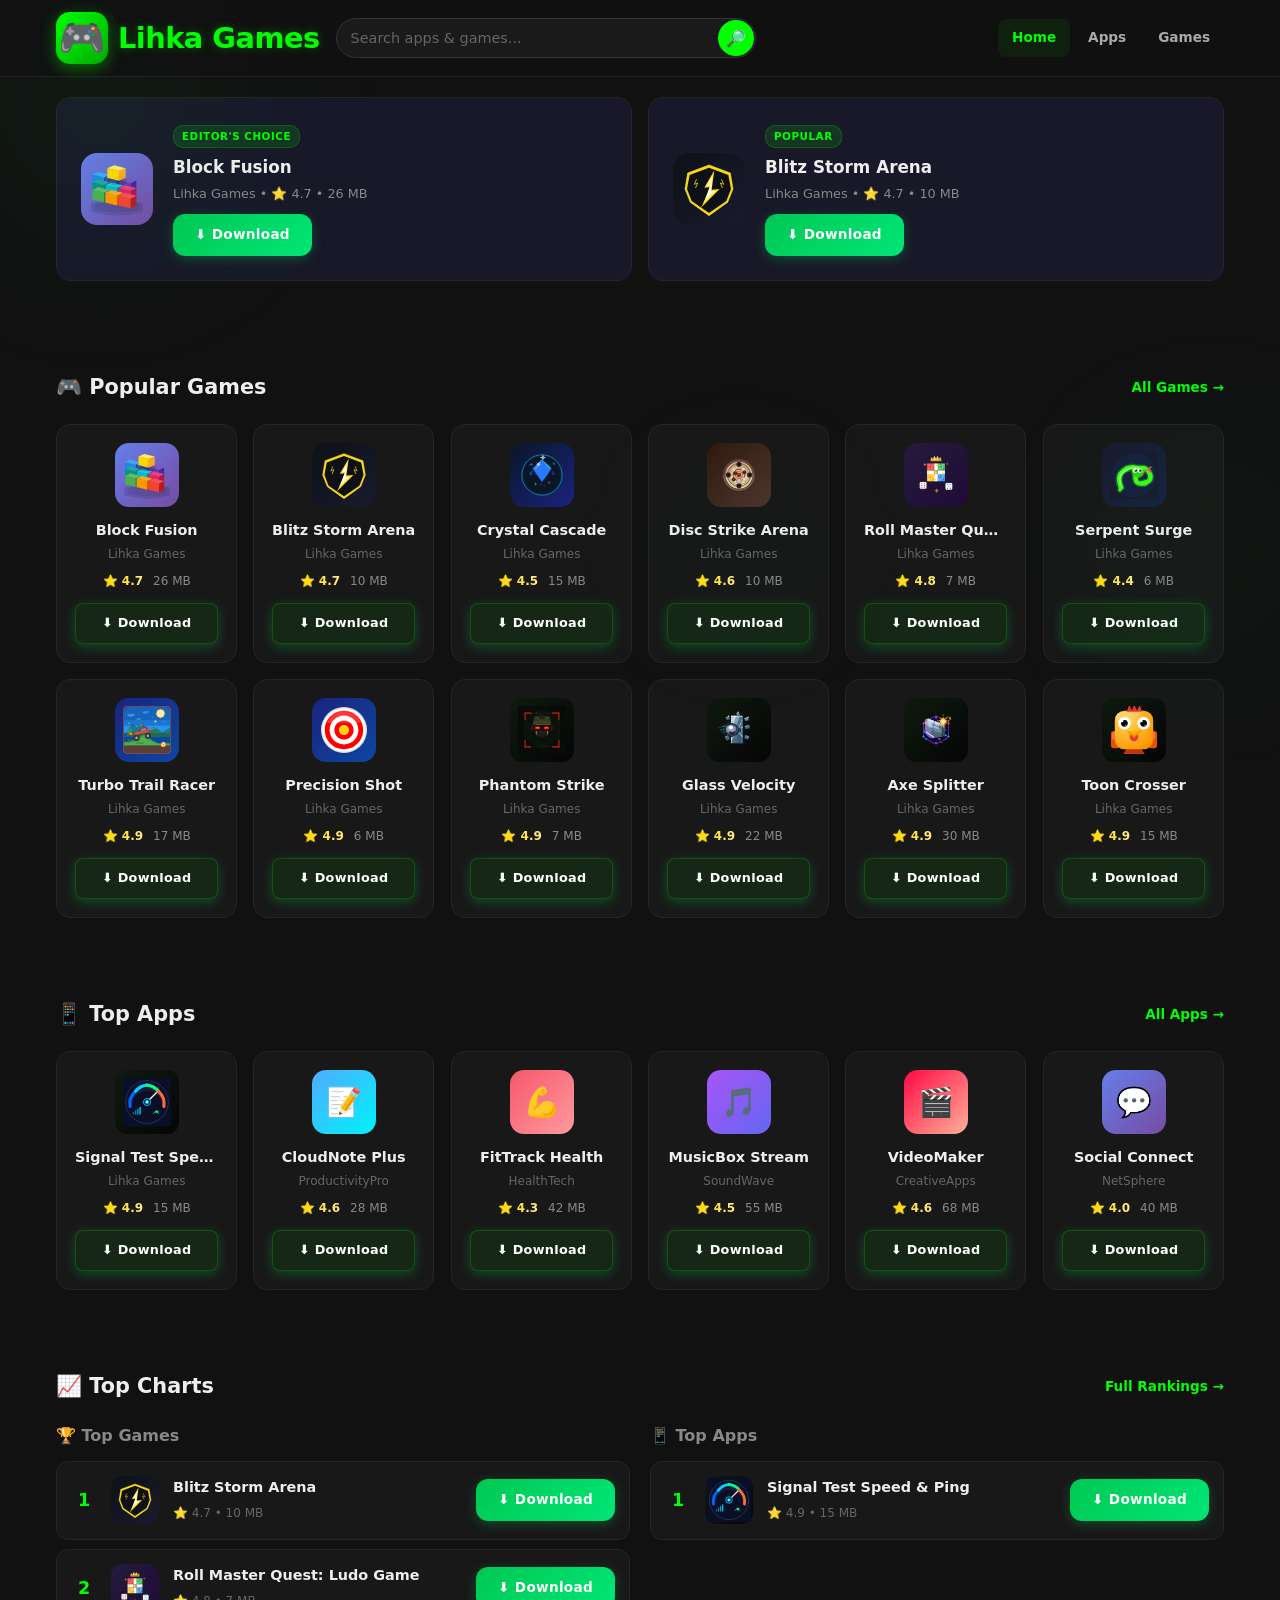
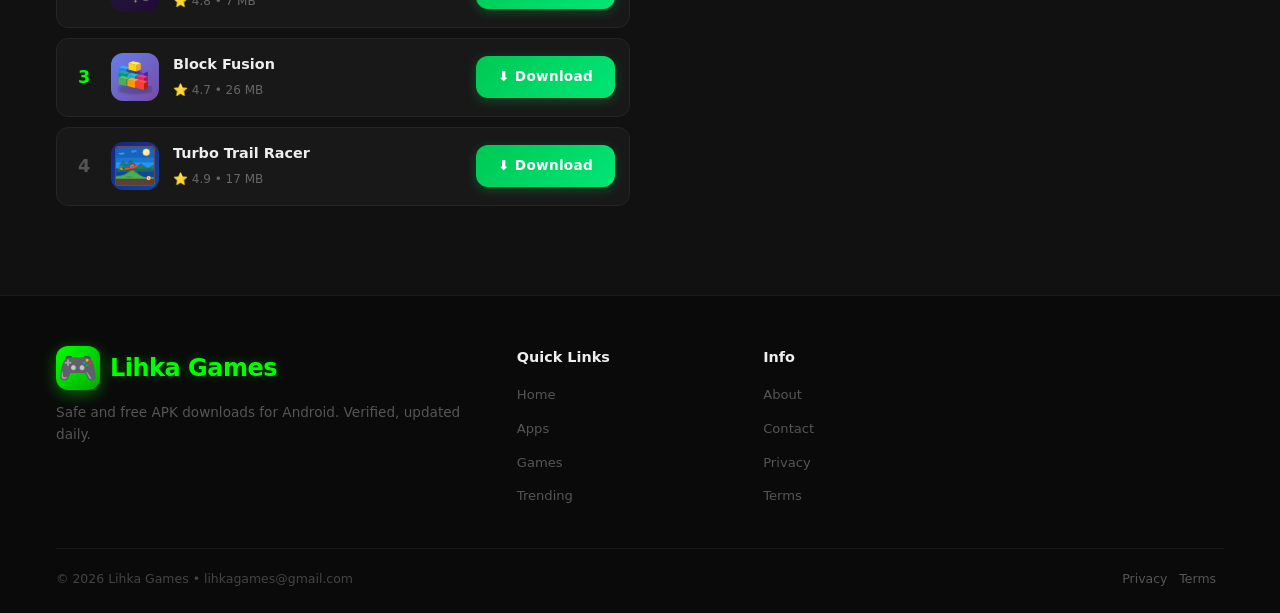
==== commit ea26f19b: "UPDATE" ====
--- a/index.html
+++ b/index.html
@@ -525,9 +525,8 @@
                     <div class="finfo"><span class="badge">Editor's Choice</span>
                         <h3>Block Fusion</h3>
                         <p>Lihka Games &bull; ⭐ 4.7 &bull; 26 MB</p>
-                        <a href="https://github.com/LihkaGames/Block-Fusion-Game/raw/refs/heads/main/Block%20Fusion.apk"
-                            class="dl" download
-                            onclick="trackDownload('Block Fusion', 'https://github.com/LihkaGames/Block-Fusion-Game/raw/refs/heads/main/Block%20Fusion.apk')">
+                        <a href="javascript:void(0)" class="dl"
+                            onclick="trackDownload('Block Fusion', 'https://github.com/LihkaGames/Block-Fusion-Game/raw/refs/heads/main/Block%20Fusion.apk'); return false;">
                             ⬇ Download
                         </a>
                     </div>
@@ -553,7 +552,10 @@
                         <h3>Blitz Storm Arena</h3>
                         <p>Lihka Games &bull; ⭐ 4.7 &bull; 10 MB</p>
                         <a href="https://github.com/LihkaGames/Blitz-Storm-Arena/raw/refs/heads/main/Blitz%20Storm%20Arena.apk"
-                            class="dl">⬇ Download</a>
+                            class="dl"
+                            onclick="trackDownload('Blitz Storm Arena', 'https://github.com/LihkaGames/Blitz-Storm-Arena/raw/refs/heads/main/Blitz%20Storm%20Arena.apk')">
+                            ⬇ Download
+                        </a>
                     </div>
                 </div>
             </div>
@@ -634,8 +636,10 @@
                     <h3>Block Fusion</h3>
                     <div class="sub">Lihka Games</div>
                     <div class="meta"><b>⭐ 4.7</b><span>26 MB</span></div>
-                    <a href="https://github.com/LihkaGames/Block-Fusion-Game/raw/refs/heads/main/Block%20Fusion.apk"
-                        class="dl" download>⬇ Download</a>
+                    <a href="javascript:void(0)" class="dl"
+                        onclick="trackDownload('Block Fusion', 'https://github.com/LihkaGames/Block-Fusion-Game/raw/refs/heads/main/Block%20Fusion.apk'); return false;">
+                        ⬇ Download
+                    </a>
                 </div>
 
                 <!-- Blitz Storm Arena - Grid Card -->
@@ -658,7 +662,10 @@
                     <div class="sub">Lihka Games</div>
                     <div class="meta"><b>⭐ 4.7</b><span>10 MB</span></div>
                     <a href="https://github.com/LihkaGames/Blitz-Storm-Arena/raw/refs/heads/main/Blitz%20Storm%20Arena.apk"
-                        class="dl" download>⬇ Download</a>
+                        class="dl" download
+                        onclick="trackDownload('Blitz Storm Arena', 'https://github.com/LihkaGames/Blitz-Storm-Arena/raw/refs/heads/main/Blitz%20Storm%20Arena.apk')">
+                        ⬇ Download
+                    </a>
                 </div>
 
                 <!-- Crystal Cascade - Grid Card -->
@@ -705,9 +712,12 @@
                     </div>
                     <h3>Crystal Cascade</h3>
                     <div class="sub">Lihka Games</div>
-                    <div class="meta"><b>⭐ 4.5</b><span>15 MB</span></div><a
-                        href="https://github.com/LihkaGames/Crystal-Cascade-Game/raw/refs/heads/main/Crystal%20Cascade.apk"
-                        class="dl">⬇ Download</a>
+                    <div class="meta"><b>⭐ 4.5</b><span>15 MB</span></div>
+                    <a href="https://github.com/LihkaGames/Crystal-Cascade-Game/raw/refs/heads/main/Crystal%20Cascade.apk"
+                        class="dl" download
+                        onclick="trackDownload('Crystal Cascade', 'https://github.com/LihkaGames/Crystal-Cascade-Game/raw/refs/heads/main/Crystal%20Cascade.apk')">
+                        ⬇ Download
+                    </a>
                 </div>
 
                 <!-- Disc Strike Arena - Grid Card -->
@@ -806,9 +816,12 @@
                     </div>
                     <h3>Disc Strike Arena</h3>
                     <div class="sub">Lihka Games</div>
-                    <div class="meta"><b>⭐ 4.6</b><span>10 MB</span></div><a
-                        href="https://github.com/LihkaGames/Disc-Strike-Arena-Game/releases/download/v1.0/Disc.Strike.Arena.apk"
-                        class="dl">⬇ Download</a>
+                    <div class="meta"><b>⭐ 4.6</b><span>10 MB</span></div>
+                    <a href="https://github.com/LihkaGames/Disc-Strike-Arena-Game/releases/download/v1.0/Disc.Strike.Arena.apk"
+                        class="dl" download
+                        onclick="trackDownload('Disc Strike Arena', 'https://github.com/LihkaGames/Disc-Strike-Arena-Game/releases/download/v1.0/Disc.Strike.Arena.apk')">
+                        ⬇ Download
+                    </a>
                 </div>
 
                 <!-- Roll Master Quest: Ludo Game - Grid Card -->
@@ -986,9 +999,12 @@
                     </div>
                     <h3>Roll Master Quest: Ludo Game</h3>
                     <div class="sub">Lihka Games</div>
-                    <div class="meta"><b>⭐ 4.8</b><span>7 MB</span></div><a
-                        href="https://github.com/LihkaGames/Roll-Master-Quest-Ludo-Game/releases/download/v1.0.0/Roll.Master.Quest.apk"
-                        class="dl">⬇ Download</a>
+                    <div class="meta"><b>⭐ 4.8</b><span>7 MB</span></div>
+                    <a href="https://github.com/LihkaGames/Roll-Master-Quest-Ludo-Game/releases/download/v1.0.0/Roll.Master.Quest.apk"
+                        class="dl" download
+                        onclick="trackDownload('Roll Master Quest', 'https://github.com/LihkaGames/Roll-Master-Quest-Ludo-Game/releases/download/v1.0.0/Roll.Master.Quest.apk')">
+                        ⬇ Download
+                    </a>
                 </div>
 
                 <!-- Serpent Surge - Grid Card -->
@@ -1043,9 +1059,12 @@
                     </div>
                     <h3>Serpent Surge</h3>
                     <div class="sub">Lihka Games</div>
-                    <div class="meta"><b>⭐ 4.4</b><span>6 MB</span></div><a
-                        href="https://github.com/LihkaGames/Serpent-Surge-Game/releases/download/v1.0.0/Serpent.Surge.apk"
-                        class="dl">⬇ Download</a>
+                    <div class="meta"><b>⭐ 4.4</b><span>6 MB</span></div>
+                    <a href="https://github.com/LihkaGames/Serpent-Surge-Game/releases/download/v1.0.0/Serpent.Surge.apk"
+                        class="dl" download
+                        onclick="trackDownload('Serpent Surge', 'https://github.com/LihkaGames/Serpent-Surge-Game/releases/download/v1.0.0/Serpent.Surge.apk')">
+                        ⬇ Download
+                    </a>
                 </div>
 
                 <!-- ✅ TURBO TRAIL RACER - UPDATED WITH SVG LOGO -->
@@ -1212,9 +1231,12 @@
                     </div>
                     <h3>Turbo Trail Racer</h3>
                     <div class="sub">Lihka Games</div>
-                    <div class="meta"><b>⭐ 4.9</b><span>17 MB</span></div><a
-                        href="https://github.com/LihkaGames/Turbo-Trail-Racer-Game/releases/download/v1.0.0/Turbo.Trail.Racer.apk"
-                        class="dl">⬇ Download</a>
+                    <div class="meta"><b>⭐ 4.9</b><span>17 MB</span></div>
+                    <a href="https://github.com/LihkaGames/Turbo-Trail-Racer-Game/releases/download/v1.0.0/Turbo.Trail.Racer.apk"
+                        class="dl" download
+                        onclick="trackDownload('Turbo Trail Racer', 'https://github.com/LihkaGames/Turbo-Trail-Racer-Game/releases/download/v1.0.0/Turbo.Trail.Racer.apk')">
+                        ⬇ Download
+                    </a>
                 </div>
                 <!-- ✅ Precision Shot -->
                 <div class="card">
@@ -1244,9 +1266,12 @@
                     </div>
                     <h3>Precision Shot</h3>
                     <div class="sub">Lihka Games</div>
-                    <div class="meta"><b>⭐ 4.9</b><span>6 MB</span></div><a
-                        href="https://github.com/LihkaGames/Precision-Shot-Game/releases/download/v1.0.0/Precision.Shot.apk"
-                        class="dl">⬇ Download</a>
+                    <div class="meta"><b>⭐ 4.9</b><span>6 MB</span></div>
+                    <a href="https://github.com/LihkaGames/Precision-Shot-Game/releases/download/v1.0.0/Precision.Shot.apk"
+                        class="dl" download
+                        onclick="trackDownload('Precision Shot', 'https://github.com/LihkaGames/Precision-Shot-Game/releases/download/v1.0.0/Precision.Shot.apk')">
+                        ⬇ Download
+                    </a>
                 </div>
                 <!-- ✅ Phantom Strike -->
                 <div class="card">
@@ -1426,7 +1451,10 @@
                     <div class="sub">Lihka Games</div>
                     <div class="meta"><b>⭐ 4.9</b><span>7 MB</span></div>
                     <a href="https://github.com/LihkaGames/Phantom-Strike-Game/releases/download/v1.0.0/Phantom.Strike.apk"
-                        class="dl">⬇ Download</a>
+                        class="dl" download
+                        onclick="trackDownload('Phantom Strike', 'https://github.com/LihkaGames/Phantom-Strike-Game/releases/download/v1.0.0/Phantom.Strike.apk')">
+                        ⬇ Download
+                    </a>
                 </div>
                 <div class="card">
                     <div class="card-ico"
@@ -1623,7 +1651,10 @@
                     <div class="sub">Lihka Games</div>
                     <div class="meta"><b>⭐ 4.9</b><span>22 MB</span></div>
                     <a href="https://github.com/LihkaGames/Glass-Velocity-Game/releases/download/v1.0.0/Glass.Velocity.apk"
-                        class="dl">⬇ Download</a>
+                        class="dl" download
+                        onclick="trackDownload('Glass Velocity', 'https://github.com/LihkaGames/Glass-Velocity-Game/releases/download/v1.0.0/Glass.Velocity.apk')">
+                        ⬇ Download
+                    </a>
                 </div>
                 <div class="card">
                     <div class="card-ico"
@@ -1908,7 +1939,10 @@
                     <div class="sub">Lihka Games</div>
                     <div class="meta"><b>⭐ 4.9</b><span>30 MB</span></div>
                     <a href="https://github.com/LihkaGames/Axe-Splitter-Game/releases/download/v1.0.0/Axe.Splitter.apk"
-                        class="dl">⬇ Download</a>
+                        class="dl" download
+                        onclick="trackDownload('Axe Splitter', 'https://github.com/LihkaGames/Axe-Splitter-Game/releases/download/v1.0.0/Axe.Splitter.apk')">
+                        ⬇ Download
+                    </a>
                 </div>
                 <div class="card">
                     <div class="card-ico"
@@ -1986,7 +2020,10 @@
                     <div class="sub">Lihka Games</div>
                     <div class="meta"><b>⭐ 4.9</b><span>15 MB</span></div>
                     <a href="https://github.com/LihkaGames/Toon-Crosser-Game/releases/download/v1.0.0/Toon.Crosser.apk"
-                        class="dl">⬇ Download</a>
+                        class="dl" download
+                        onclick="trackDownload('Toon Crosser', 'https://github.com/LihkaGames/Toon-Crosser-Game/releases/download/v1.0.0/Toon.Crosser.apk')">
+                        ⬇ Download
+                    </a>
                 </div>
             </div>
         </div>
@@ -2087,7 +2124,10 @@
                     <div class="sub">Lihka Games</div>
                     <div class="meta"><b>⭐ 4.9</b><span>15 MB</span></div>
                     <a href="https://github.com/LihkaGames/Signal-Test-Speed-Ping-App/releases/download/v1.0.0/Signal.Test.Speed.Ping.apk"
-                        class="dl">⬇ Download</a>
+                        class="dl" download
+                        onclick="trackDownload('Signal Test Speed Ping', 'https://github.com/LihkaGames/Signal-Test-Speed-Ping-App/releases/download/v1.0.0/Signal.Test.Speed.Ping.apk')">
+                        ⬇ Download
+                    </a>
                 </div>
                 <div class="card">
                     <div class="card-ico" style="background:linear-gradient(135deg,#4facfe,#00f2fe)">📝</div>
@@ -2153,7 +2193,10 @@
                                 <h4>Blitz Storm Arena</h4><small>⭐ 4.7 &bull; 10 MB</small>
                             </div>
                             <a href="https://github.com/LihkaGames/Blitz-Storm-Arena/raw/refs/heads/main/Blitz%20Storm%20Arena.apk"
-                                class="dl" download>⬇ Download</a>
+                                class="dl" download
+                                onclick="trackDownload('Blitz Storm Arena', 'https://github.com/LihkaGames/Blitz-Storm-Arena/raw/refs/heads/main/Blitz%20Storm%20Arena.apk')">
+                                ⬇ Download
+                            </a>
                         </div>
 
                         <!-- Roll Master Quest - Top Charts -->
@@ -2336,9 +2379,12 @@
                             </div>
                             <div class="info">
                                 <h4>Roll Master Quest: Ludo Game</h4><small>⭐ 4.8 &bull; 7 MB</small>
-                            </div><a
-                                href="https://github.com/LihkaGames/Roll-Master-Quest-Ludo-Game/releases/download/v1.0.0/Roll.Master.Quest.apk"
-                                class="dl">⬇ Download</a>
+                            </div>
+                            <a href="https://github.com/LihkaGames/Roll-Master-Quest-Ludo-Game/releases/download/v1.0.0/Roll.Master.Quest.apk"
+                                class="dl" download
+                                onclick="trackDownload('Roll Master Quest', 'https://github.com/LihkaGames/Roll-Master-Quest-Ludo-Game/releases/download/v1.0.0/Roll.Master.Quest.apk')">
+                                ⬇ Download
+                            </a>
                         </div>
 
                         <!-- Block Fusion - Top Charts -->
@@ -2409,8 +2455,10 @@
                             <div class="info">
                                 <h4>Block Fusion</h4><small>⭐ 4.7 &bull; 26 MB</small>
                             </div>
-                            <a href="https://github.com/LihkaGames/Block-Fusion-Game/raw/refs/heads/main/Block%20Fusion.apk"
-                                class="dl" download>⬇ Download</a>
+                            <a href="javascript:void(0)" class="dl"
+                                onclick="trackDownload('Block Fusion', 'https://github.com/LihkaGames/Block-Fusion-Game/raw/refs/heads/main/Block%20Fusion.apk'); return false;">
+                                ⬇ Download
+                            </a>
                         </div>
 
                         <!-- ✅ TURBO TRAIL RACER - TOP CHARTS WITH SVG LOGO -->
@@ -2504,9 +2552,12 @@
                             </div>
                             <div class="info">
                                 <h4>Turbo Trail Racer</h4><small>⭐ 4.9 &bull; 17 MB</small>
-                            </div><a
-                                href="https://github.com/LihkaGames/Turbo-Trail-Racer-Game/releases/download/v1.0.0/Turbo.Trail.Racer.apk"
-                                class="dl">⬇ Download</a>
+                            </div>
+                            <a href="https://github.com/LihkaGames/Turbo-Trail-Racer-Game/releases/download/v1.0.0/Turbo.Trail.Racer.apk"
+                                class="dl" download
+                                onclick="trackDownload('Turbo Trail Racer', 'https://github.com/LihkaGames/Turbo-Trail-Racer-Game/releases/download/v1.0.0/Turbo.Trail.Racer.apk')">
+                                ⬇ Download
+                            </a>
                         </div>
                     </div>
                 </div>
@@ -2605,162 +2656,11 @@
                                     <small>⭐ 4.9 &bull; 15 MB</small>
                                 </div>
                                 <a href="https://github.com/LihkaGames/Signal-Test-Speed-Ping-App/releases/download/v1.0.0/Signal.Test.Speed.Ping.apk"
-                                    class="dl">⬇ Download</a>
+                                    class="dl" download
+                                    onclick="trackDownload('Signal Test Speed Ping', 'https://github.com/LihkaGames/Signal-Test-Speed-Ping-App/releases/download/v1.0.0/Signal.Test.Speed.Ping.apk')">
+                                    ⬇ Download
+                                </a>
                             </div>
-
-                            <!-- ==================== APP 2 ==================== -->
-                            <div class="lst-item"><span class="num top">2</span>
-                                <div class="ico"
-                                    style="background:linear-gradient(135deg,#0F1A0F,#050505);padding:2px;display:flex;align-items:center;justify-content:center;">
-                                    <svg xmlns="http://www.w3.org/2000/svg" width="36" height="36"
-                                        viewBox="0 0 108 108">
-                                        <!-- REPLACE SVG PATHS HERE FOR APP 2 -->
-                                        <path fill="#0A0E27" d="M0,0 H108 V108 H0 Z" />
-                                    </svg>
-                                </div>
-                                <div class="info">
-                                    <h4>App Name 2</h4>
-                                    <small>⭐ 4.9 &bull; 15 MB</small>
-                                </div>
-                                <a href="YOUR_DOWNLOAD_LINK_2" class="dl">⬇ Download</a>
-                            </div>
-
-                            <!-- ==================== APP 3 ==================== -->
-                            <div class="lst-item"><span class="num top">3</span>
-                                <div class="ico"
-                                    style="background:linear-gradient(135deg,#0F1A0F,#050505);padding:2px;display:flex;align-items:center;justify-content:center;">
-                                    <svg xmlns="http://www.w3.org/2000/svg" width="36" height="36"
-                                        viewBox="0 0 108 108">
-                                        <!-- REPLACE SVG PATHS HERE FOR APP 3 -->
-                                        <path fill="#0A0E27" d="M0,0 H108 V108 H0 Z" />
-                                    </svg>
-                                </div>
-                                <div class="info">
-                                    <h4>App Name 3</h4>
-                                    <small>⭐ 4.9 &bull; 15 MB</small>
-                                </div>
-                                <a href="YOUR_DOWNLOAD_LINK_3" class="dl">⬇ Download</a>
-                            </div>
-
-                            <!-- ==================== APP 4 ==================== -->
-                            <div class="lst-item"><span class="num">4</span>
-                                <div class="ico"
-                                    style="background:linear-gradient(135deg,#0F1A0F,#050505);padding:2px;display:flex;align-items:center;justify-content:center;">
-                                    <svg xmlns="http://www.w3.org/2000/svg" width="36" height="36"
-                                        viewBox="0 0 108 108">
-                                        <!-- REPLACE SVG PATHS HERE FOR APP 4 -->
-                                        <path fill="#0A0E27" d="M0,0 H108 V108 H0 Z" />
-                                    </svg>
-                                </div>
-                                <div class="info">
-                                    <h4>App Name 4</h4>
-                                    <small>⭐ 4.9 &bull; 15 MB</small>
-                                </div>
-                                <a href="YOUR_DOWNLOAD_LINK_4" class="dl">⬇ Download</a>
-                            </div>
-
-                            <!-- ==================== APP 5 ==================== -->
-                            <div class="lst-item"><span class="num">5</span>
-                                <div class="ico"
-                                    style="background:linear-gradient(135deg,#0F1A0F,#050505);padding:2px;display:flex;align-items:center;justify-content:center;">
-                                    <svg xmlns="http://www.w3.org/2000/svg" width="36" height="36"
-                                        viewBox="0 0 108 108">
-                                        <!-- REPLACE SVG PATHS HERE FOR APP 5 -->
-                                        <path fill="#0A0E27" d="M0,0 H108 V108 H0 Z" />
-                                    </svg>
-                                </div>
-                                <div class="info">
-                                    <h4>App Name 5</h4>
-                                    <small>⭐ 4.9 &bull; 15 MB</small>
-                                </div>
-                                <a href="YOUR_DOWNLOAD_LINK_5" class="dl">⬇ Download</a>
-                            </div>
-
-                            <!-- ==================== APP 6 ==================== -->
-                            <div class="lst-item"><span class="num">6</span>
-                                <div class="ico"
-                                    style="background:linear-gradient(135deg,#0F1A0F,#050505);padding:2px;display:flex;align-items:center;justify-content:center;">
-                                    <svg xmlns="http://www.w3.org/2000/svg" width="36" height="36"
-                                        viewBox="0 0 108 108">
-                                        <!-- REPLACE SVG PATHS HERE FOR APP 6 -->
-                                        <path fill="#0A0E27" d="M0,0 H108 V108 H0 Z" />
-                                    </svg>
-                                </div>
-                                <div class="info">
-                                    <h4>App Name 6</h4>
-                                    <small>⭐ 4.9 &bull; 15 MB</small>
-                                </div>
-                                <a href="YOUR_DOWNLOAD_LINK_6" class="dl">⬇ Download</a>
-                            </div>
-
-                            <!-- ==================== APP 7 ==================== -->
-                            <div class="lst-item"><span class="num">7</span>
-                                <div class="ico"
-                                    style="background:linear-gradient(135deg,#0F1A0F,#050505);padding:2px;display:flex;align-items:center;justify-content:center;">
-                                    <svg xmlns="http://www.w3.org/2000/svg" width="36" height="36"
-                                        viewBox="0 0 108 108">
-                                        <!-- REPLACE SVG PATHS HERE FOR APP 7 -->
-                                        <path fill="#0A0E27" d="M0,0 H108 V108 H0 Z" />
-                                    </svg>
-                                </div>
-                                <div class="info">
-                                    <h4>App Name 7</h4>
-                                    <small>⭐ 4.9 &bull; 15 MB</small>
-                                </div>
-                                <a href="YOUR_DOWNLOAD_LINK_7" class="dl">⬇ Download</a>
-                            </div>
-
-                            <!-- ==================== APP 8 ==================== -->
-                            <div class="lst-item"><span class="num">8</span>
-                                <div class="ico"
-                                    style="background:linear-gradient(135deg,#0F1A0F,#050505);padding:2px;display:flex;align-items:center;justify-content:center;">
-                                    <svg xmlns="http://www.w3.org/2000/svg" width="36" height="36"
-                                        viewBox="0 0 108 108">
-                                        <!-- REPLACE SVG PATHS HERE FOR APP 8 -->
-                                        <path fill="#0A0E27" d="M0,0 H108 V108 H0 Z" />
-                                    </svg>
-                                </div>
-                                <div class="info">
-                                    <h4>App Name 8</h4>
-                                    <small>⭐ 4.9 &bull; 15 MB</small>
-                                </div>
-                                <a href="YOUR_DOWNLOAD_LINK_8" class="dl">⬇ Download</a>
-                            </div>
-
-                            <!-- ==================== APP 9 ==================== -->
-                            <div class="lst-item"><span class="num">9</span>
-                                <div class="ico"
-                                    style="background:linear-gradient(135deg,#0F1A0F,#050505);padding:2px;display:flex;align-items:center;justify-content:center;">
-                                    <svg xmlns="http://www.w3.org/2000/svg" width="36" height="36"
-                                        viewBox="0 0 108 108">
-                                        <!-- REPLACE SVG PATHS HERE FOR APP 9 -->
-                                        <path fill="#0A0E27" d="M0,0 H108 V108 H0 Z" />
-                                    </svg>
-                                </div>
-                                <div class="info">
-                                    <h4>App Name 9</h4>
-                                    <small>⭐ 4.9 &bull; 15 MB</small>
-                                </div>
-                                <a href="YOUR_DOWNLOAD_LINK_9" class="dl">⬇ Download</a>
-                            </div>
-
-                            <!-- ==================== APP 10 ==================== -->
-                            <div class="lst-item"><span class="num">10</span>
-                                <div class="ico"
-                                    style="background:linear-gradient(135deg,#0F1A0F,#050505);padding:2px;display:flex;align-items:center;justify-content:center;">
-                                    <svg xmlns="http://www.w3.org/2000/svg" width="36" height="36"
-                                        viewBox="0 0 108 108">
-                                        <!-- REPLACE SVG PATHS HERE FOR APP 10 -->
-                                        <path fill="#0A0E27" d="M0,0 H108 V108 H0 Z" />
-                                    </svg>
-                                </div>
-                                <div class="info">
-                                    <h4>App Name 10</h4>
-                                    <small>⭐ 4.9 &bull; 15 MB</small>
-                                </div>
-                                <a href="YOUR_DOWNLOAD_LINK_10" class="dl">⬇ Download</a>
-                            </div>
-
                         </div>
                     </div>
                 </div>
